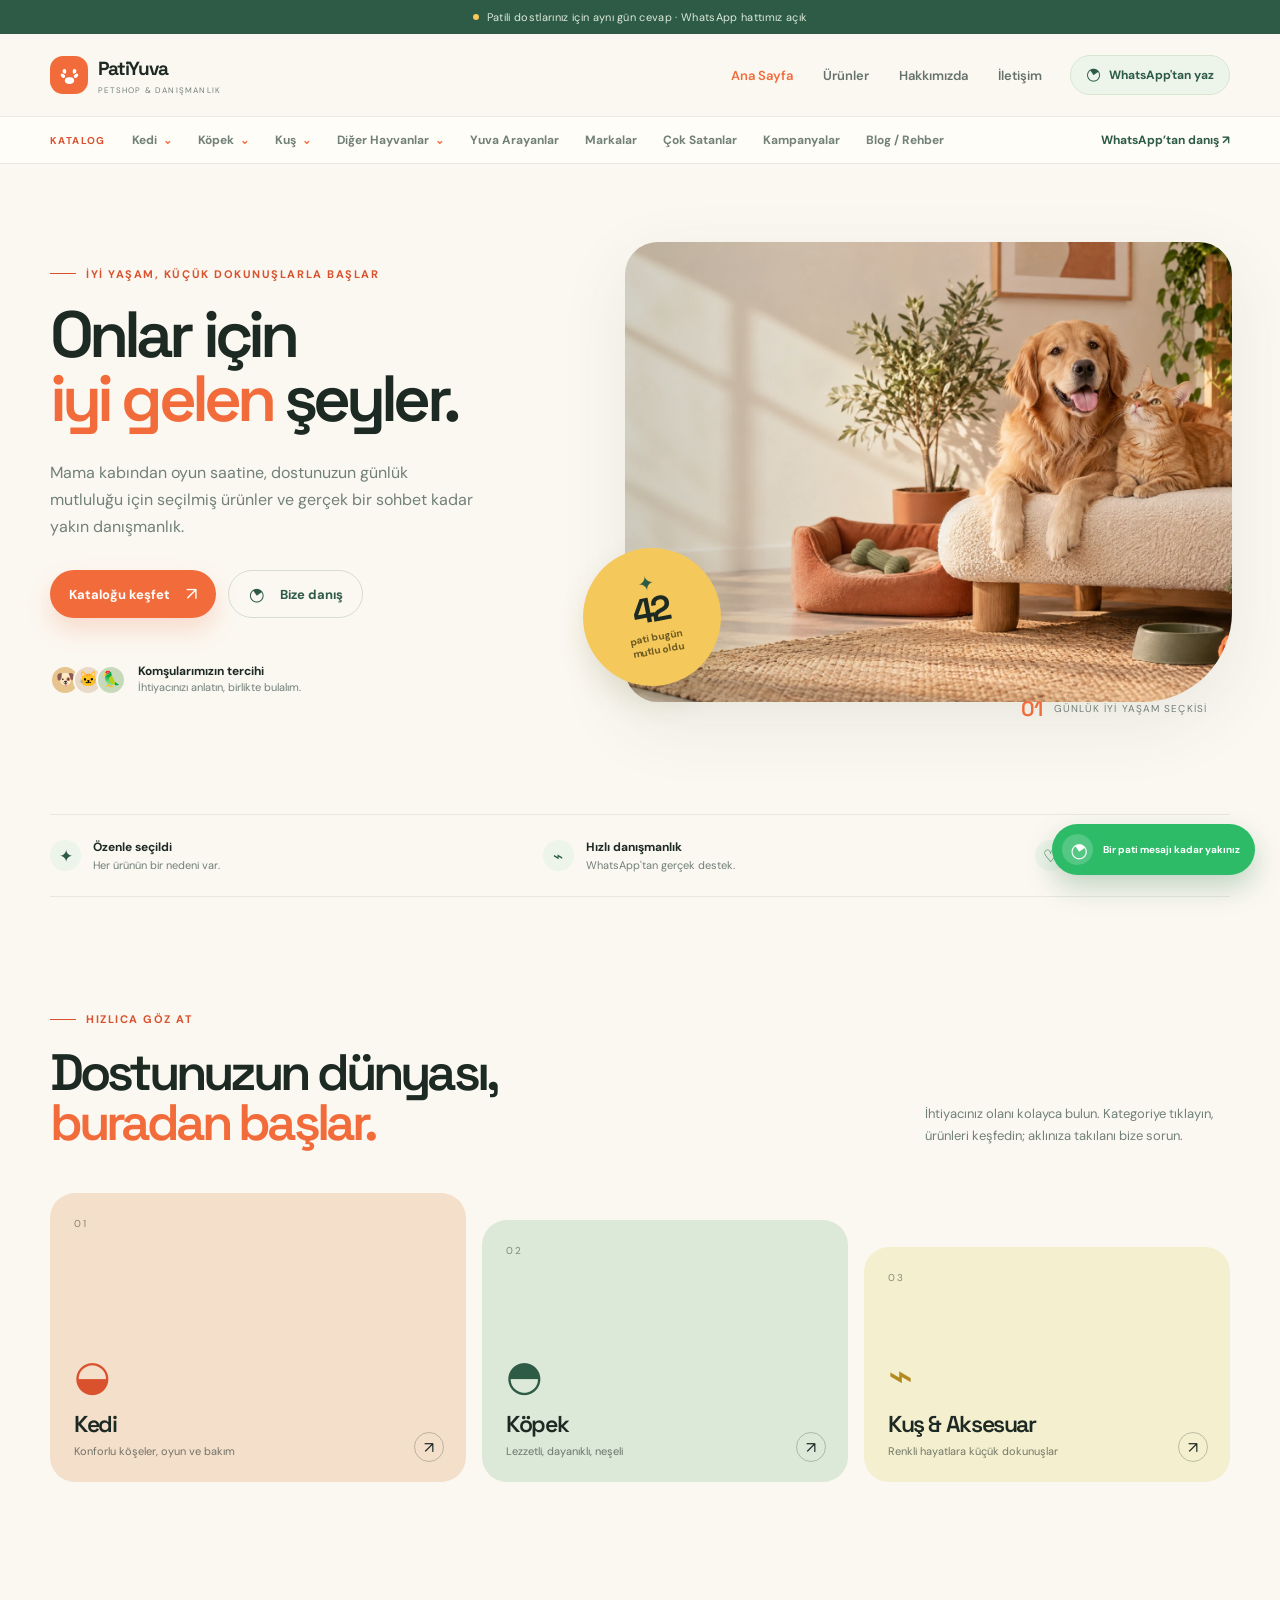
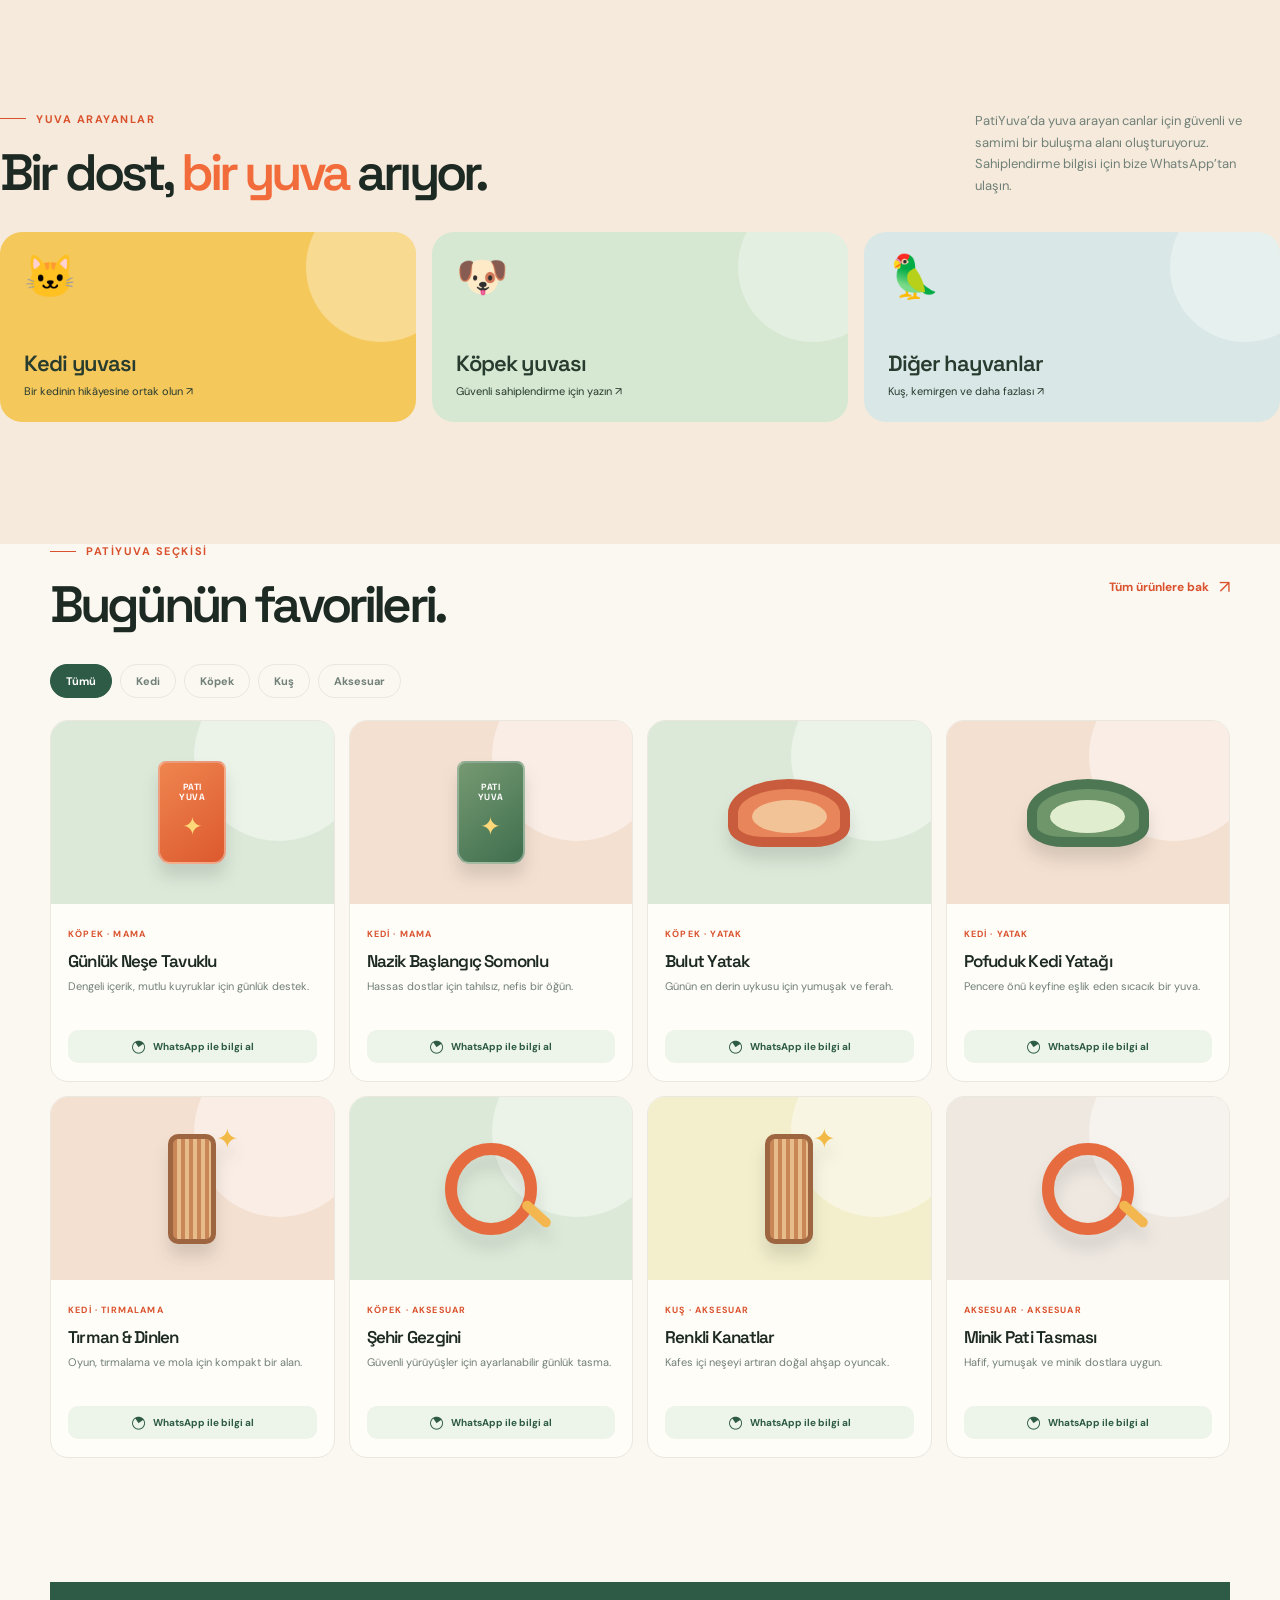
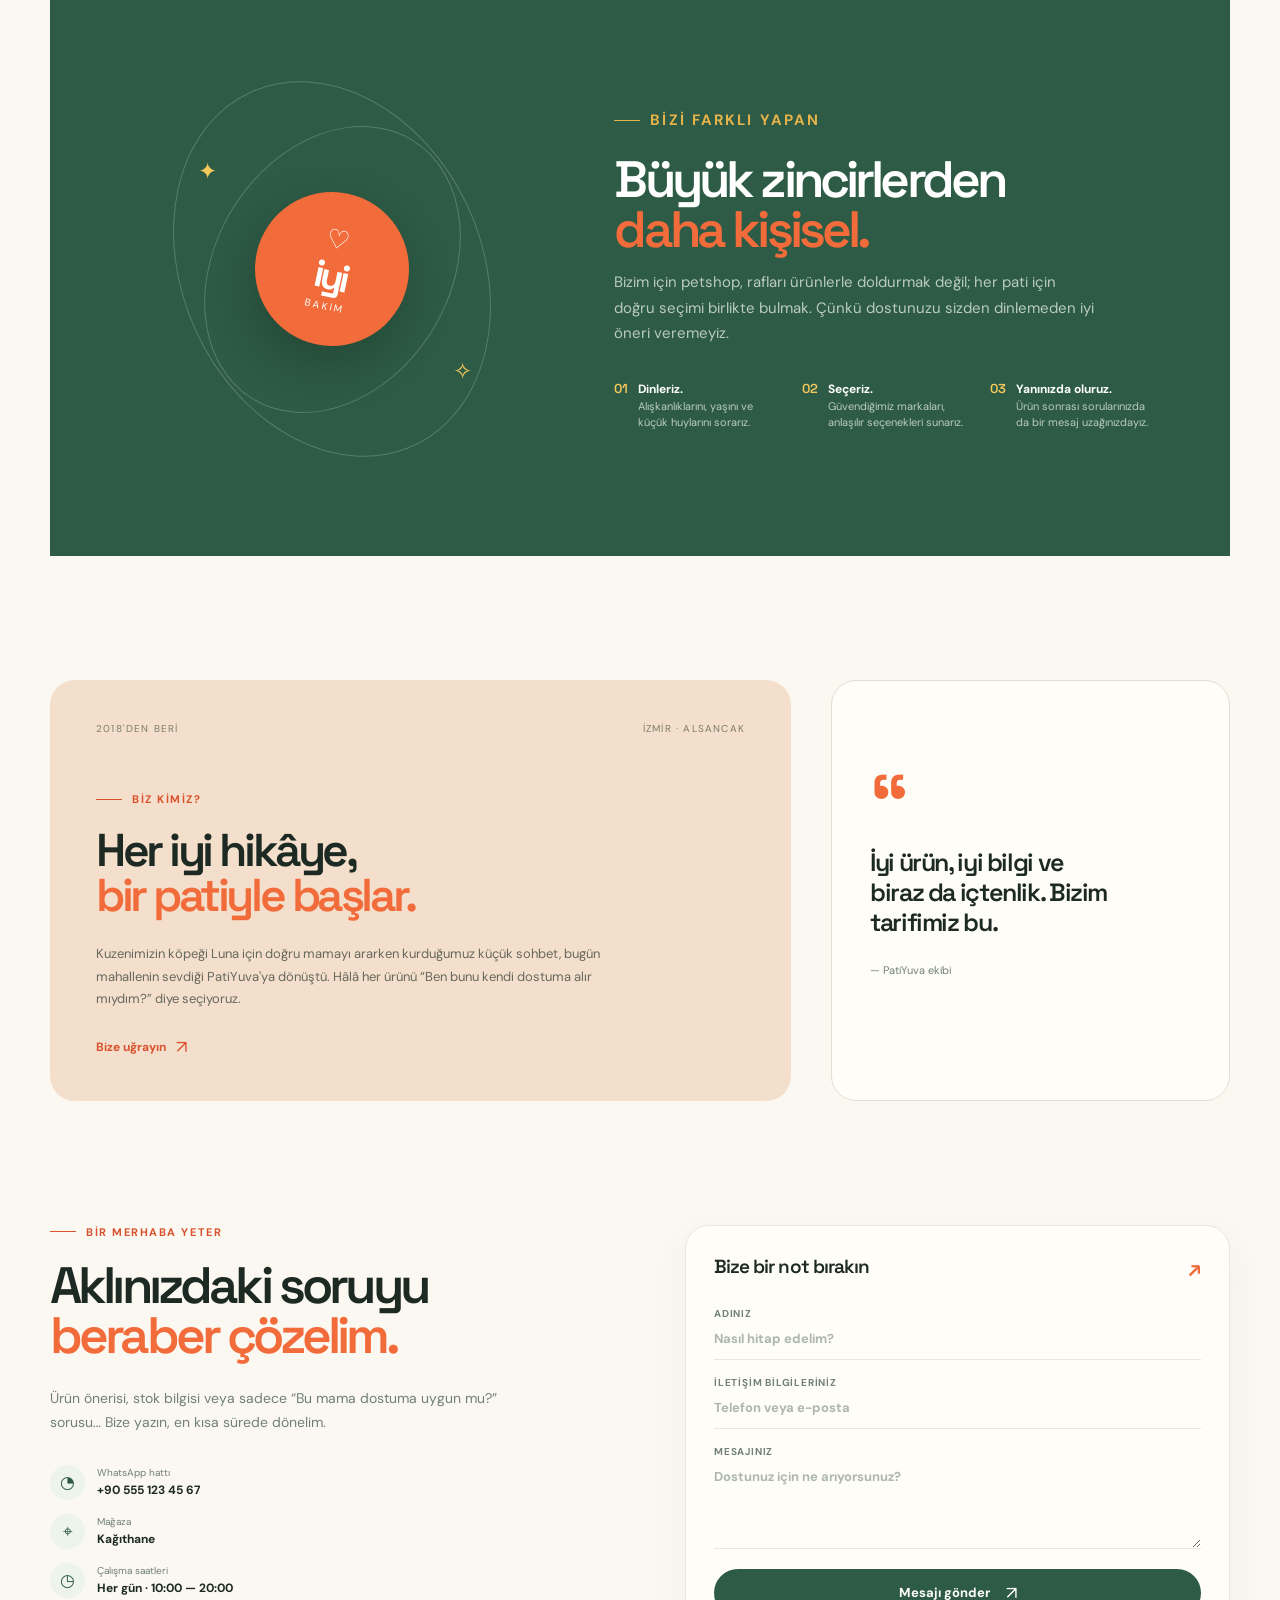
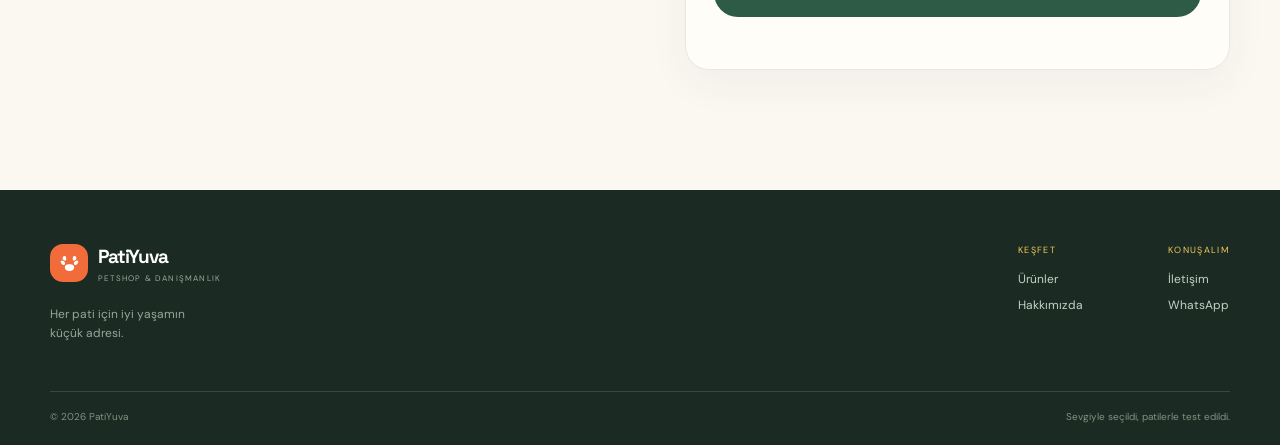
==== index.html @ 1555582e "Update catalog navigation and adoption section" ====
<!doctype html>
<html lang="tr">
  <head>
    <meta charset="UTF-8" />
    <meta name="viewport" content="width=device-width, initial-scale=1.0, viewport-fit=cover" />
    <meta name="theme-color" content="#f26b3a" />
    <meta name="mobile-web-app-capable" content="yes" />
    <meta name="apple-mobile-web-app-capable" content="yes" />
    <meta name="apple-mobile-web-app-status-bar-style" content="default" />
    <meta name="format-detection" content="telephone=no" />
    <meta name="referrer" content="strict-origin-when-cross-origin" />
    <meta http-equiv="Content-Security-Policy" content="default-src 'self'; base-uri 'self'; object-src 'none'; script-src 'self' 'unsafe-inline' https://files.manuscdn.com https://manus-analytics.com; style-src 'self' 'unsafe-inline'; font-src 'self' data:; img-src 'self' data: blob:; connect-src 'self' https://manus-analytics.com; form-action 'self'; upgrade-insecure-requests" />
    <meta name="description" content="PatiYuva Petshop — dostlarınız için özenle seçilmiş ürünler ve WhatsApp'tan hızlı danışmanlık." />
    <meta property="og:type" content="website" />
    <meta property="og:locale" content="tr_TR" />
    <meta property="og:title" content="PatiYuva Petshop — Her pati için iyi yaşam" />
    <meta property="og:description" content="Dostlarınız için özenle seçilmiş petshop ürünleri ve WhatsApp'tan hızlı danışmanlık." />
    <meta property="og:url" content="https://oblomovss.github.io/" />
    <meta property="og:site_name" content="PatiYuva Petshop" />
    <meta property="og:image" content="https://oblomovss.github.io/patiyuva-og.png" />
    <meta property="og:image:type" content="image/png" />
    <meta property="og:image:width" content="1200" />
    <meta property="og:image:height" content="675" />
    <meta property="og:image:alt" content="PatiYuva petshop ürünleriyle mutlu bir köpek ve kedi" />
    <meta name="twitter:card" content="summary_large_image" />
    <meta name="twitter:title" content="PatiYuva Petshop — Her pati için iyi yaşam" />
    <meta name="twitter:description" content="Dostlarınız için özenle seçilmiş petshop ürünleri ve WhatsApp'tan hızlı danışmanlık." />
    <meta name="twitter:image" content="https://oblomovss.github.io/patiyuva-og.png" />
    <title>PatiYuva Petshop — Her pati için iyi yaşam</title>
    <link rel="icon" href="/patiyuva-logo.svg" type="image/svg+xml" />
    <link rel="manifest" href="/site.webmanifest" />
    <link rel="stylesheet" href="/fonts.css" />
    <link rel="stylesheet" href="/styles.css" />
  </head>
  <body>
    <div class="announcement"><span class="announcement-dot"></span> Patili dostlarınız için aynı gün cevap · WhatsApp hattımız açık</div>

    <header class="site-header" id="home">
      <div class="nav-shell">
        <a class="brand" href="/" data-route="home" aria-label="PatiYuva ana sayfa">
          <span class="brand-mark" aria-hidden="true">
            <svg viewBox="0 0 48 48" role="img"><path d="M15.1 20.2c-3.5 0-6.1-3.1-5.4-6.4.6-2.8 3.1-4.2 5.1-3.2 2.1 1 2.9 4.6 2.4 6.8-.3 1.7-1.1 2.8-2.1 2.8Zm17.8 0c-1 0-1.8-1.1-2.1-2.8-.5-2.2.3-5.8 2.4-6.8 2-1 4.5.4 5.1 3.2.7 3.3-1.9 6.4-5.4 6.4ZM9.8 28.7c-2.9-1.8-5.1-4.9-3.8-7.1 1.2-2 4-2 6.4-.2 2.2 1.7 3.1 4.4 2.1 6.2-.9 1.7-2.8 2.2-4.7 1.1Zm28.4 0c-1.9 1.1-3.8.6-4.7-1.1-1-1.8-.1-4.5 2.1-6.2 2.4-1.8 5.2-1.8 6.4.2 1.3 2.2-.9 5.3-3.8 7.1Zm-14.2 13c-4.2 0-9.8-2.8-9.8-7.5 0-4 3.9-6.6 7.7-6.6 1.1 0 1.8.3 2.1.3s1-.3 2.1-.3c3.8 0 7.7 2.6 7.7 6.6 0 4.7-5.6 7.5-9.8 7.5Z" /></svg>
          </span>
          <span class="brand-copy"><strong>PatiYuva</strong><small>petshop & danışmanlık</small></span>
        </a>
        <nav class="desktop-nav" aria-label="Ana navigasyon">
          <a href="/" data-route="home">Ana Sayfa</a>
          <a href="/urunler" data-route="products">Ürünler</a>
          <a href="/hakkimizda" data-route="about">Hakkımızda</a>
          <a href="/iletisim" data-route="contact">İletişim</a>
        </nav>
        <a class="nav-whatsapp" href="https://wa.me/905551234567?text=Merhaba%20PatiYuva%2C%20bilgi%20almak%20istiyorum." target="_blank" rel="noreferrer"><span class="wa-symbol">◔</span> WhatsApp'tan yaz</a>
        <button class="menu-toggle" type="button" aria-label="Menüyü aç" aria-expanded="false"><span></span><span></span></button>
      </div>
      <div class="mobile-menu" aria-hidden="true">
        <a href="/" data-route="home">Ana Sayfa</a>
        <a href="/urunler" data-route="products">Ürünler</a>
        <a href="/hakkimizda" data-route="about">Hakkımızda</a>
        <a href="/iletisim" data-route="contact">İletişim</a>
      </div>
    </header>
    <nav class="catalog-bar" aria-label="Ana kategori navigasyonu">
      <div class="catalog-bar-inner">
        <span class="catalog-label">Katalog</span>
        <details class="catalog-menu">
          <summary>Kedi <span>⌄</span></summary>
          <div class="catalog-menu-panel">
            <strong>Kedi ürünleri</strong>
            <a href="/urunler?kategori=Kedi">Tüm kedi ürünleri</a>
            <a href="/urunler?kategori=Kedi">Kedi mamaları</a>
            <a href="/urunler?kategori=Kedi">Kedi yatakları</a>
            <a href="/urunler?kategori=Kedi">Kedi oyuncakları</a>
            <a href="/urunler?kategori=Kedi">Kum ve bakım</a>
          </div>
        </details>
        <details class="catalog-menu">
          <summary>Köpek <span>⌄</span></summary>
          <div class="catalog-menu-panel">
            <strong>Köpek ürünleri</strong>
            <a href="/urunler?kategori=Köpek">Tüm köpek ürünleri</a>
            <a href="/urunler?kategori=Köpek">Köpek mamaları</a>
            <a href="/urunler?kategori=Köpek">Yatak ve konfor</a>
            <a href="/urunler?kategori=Köpek">Tasma ve gezdirme</a>
            <a href="/urunler?kategori=Köpek">Oyuncaklar</a>
          </div>
        </details>
        <details class="catalog-menu">
          <summary>Kuş <span>⌄</span></summary>
          <div class="catalog-menu-panel">
            <strong>Kuş ürünleri</strong>
            <a href="/urunler?kategori=Kuş">Kuş yemleri</a>
            <a href="/urunler?kategori=Kuş">Kafes ekipmanları</a>
            <a href="/urunler?kategori=Kuş">Oyuncak ve tünekler</a>
            <a href="/urunler?kategori=Kuş">Bakım ve sağlık</a>
          </div>
        </details>
        <details class="catalog-menu">
          <summary>Diğer Hayvanlar <span>⌄</span></summary>
          <div class="catalog-menu-panel">
            <strong>Diğer dostlar</strong>
            <a href="/urunler?kategori=Aksesuar">Tavşan</a>
            <a href="/urunler?kategori=Aksesuar">Hamster</a>
            <a href="/urunler?kategori=Aksesuar">Guinea pig</a>
            <a href="/urunler?kategori=Aksesuar">Balık ve akvaryum</a>
            <a href="/urunler?kategori=Aksesuar">Genel aksesuarlar</a>
          </div>
        </details>
        <a href="#yuva-arayanlar">Yuva Arayanlar</a>
        <a href="/urunler?kategori=Aksesuar">Markalar</a>
        <a href="/urunler">Çok Satanlar</a>
        <a href="/urunler">Kampanyalar</a>
        <a href="#rehber">Blog / Rehber</a>
        <a class="catalog-advice" href="https://wa.me/905551234567?text=Merhaba%20PatiYuva%2C%20katalog%20hakk%C4%B1nda%20bilgi%20almak%20istiyorum." target="_blank" rel="noopener noreferrer">WhatsApp’tan danış ↗</a>
      </div>
    </nav>

    <main>
      <section class="hero-section page-section" data-page="home" aria-labelledby="hero-title">
        <div class="hero-content">
          <p class="eyebrow"><span class="eyebrow-line"></span> İyi yaşam, küçük dokunuşlarla başlar</p>
          <h1 id="hero-title">Onlar için<br /><em>iyi gelen</em> şeyler.</h1>
          <p class="hero-lead">Mama kabından oyun saatine, dostunuzun günlük mutluluğu için seçilmiş ürünler ve gerçek bir sohbet kadar yakın danışmanlık.</p>
          <div class="hero-actions">
            <a class="button button-primary" href="/urunler" data-route="products">Kataloğu keşfet <span>↗</span></a>
            <a class="button button-ghost" href="https://wa.me/905551234567?text=Merhaba%20PatiYuva%2C%20dostum%20i%C3%A7in%20%C3%B6neri%20almak%20istiyorum." target="_blank" rel="noreferrer"><span class="wa-symbol">◔</span> Bize danış</a>
          </div>
          <div class="hero-note"><span class="note-avatars"><i>🐶</i><i>🐱</i><i>🦜</i></span><span><strong>Komşularımızın tercihi</strong><br />İhtiyacınızı anlatın, birlikte bulalım.</span></div>
        </div>
        <div class="hero-visual">
          <div class="hero-image-wrap"><img src="/patiyuva-hero.webp" alt="PatiYuva için birlikte dinlenen bir köpek ve kedi" onerror="this.style.display='none'; this.parentElement.classList.add('image-fallback')" /></div>
          <div class="hero-sticker"><span class="sticker-icon">✦</span><strong>42</strong><span>pati bugün<br />mutlu oldu</span></div>
          <div class="hero-caption"><span>01</span><span>Günlük iyi yaşam seçkisi</span></div>
        </div>
      </section>

      <section class="trust-row" aria-label="PatiYuva güvenceleri">
        <div><span class="trust-icon">✦</span><strong>Özenle seçildi</strong><small>Her ürünün bir nedeni var.</small></div>
        <div><span class="trust-icon">⌁</span><strong>Hızlı danışmanlık</strong><small>WhatsApp'tan gerçek destek.</small></div>
        <div><span class="trust-icon">♡</span><strong>Mahalle sıcaklığı</strong><small>Tanıdık, samimi, yakın.</small></div>
      </section>

      <section class="category-section page-section" aria-labelledby="category-title">
        <div class="section-heading split-heading"><div><p class="eyebrow"><span class="eyebrow-line"></span> Hızlıca göz at</p><h2 id="category-title">Dostunuzun dünyası,<br /><em>buradan başlar.</em></h2></div><p class="section-intro">İhtiyacınız olanı kolayca bulun. Kategoriye tıklayın, ürünleri keşfedin; aklınıza takılanı bize sorun.</p></div>
        <div class="category-layout">
          <a class="category-card cat-cat" href="/urunler?kategori=Kedi" data-category="Kedi" data-route="products"><span class="category-number">01</span><span class="category-icon">◒</span><strong>Kedi</strong><small>Konforlu köşeler, oyun ve bakım</small><span class="category-arrow">↗</span></a>
          <a class="category-card cat-dog" href="/urunler?kategori=Köpek" data-category="Köpek" data-route="products"><span class="category-number">02</span><span class="category-icon">◓</span><strong>Köpek</strong><small>Lezzetli, dayanıklı, neşeli</small><span class="category-arrow">↗</span></a>
          <a class="category-card cat-bird" href="/urunler?kategori=Kuş" data-category="Kuş" data-route="products"><span class="category-number">03</span><span class="category-icon">⌁</span><strong>Kuş & Aksesuar</strong><small>Renkli hayatlara küçük dokunuşlar</small><span class="category-arrow">↗</span></a>
        </div>
      </section>

      <section class="homing-section page-section" id="yuva-arayanlar" aria-labelledby="homing-title">
        <div class="section-heading split-heading"><div><p class="eyebrow"><span class="eyebrow-line"></span> Yuva arayanlar</p><h2 id="homing-title">Bir dost, <em>bir yuva</em> arıyor.</h2></div><p class="section-intro">PatiYuva’da yuva arayan canlar için güvenli ve samimi bir buluşma alanı oluşturuyoruz. Sahiplendirme bilgisi için bize WhatsApp’tan ulaşın.</p></div>
        <div class="homing-grid">
          <a class="homing-card homing-cat" href="https://wa.me/905551234567?text=Merhaba%20PatiYuva%2C%20yuva%20arayan%20bir%20kedi%20hakk%C4%B1nda%20bilgi%20almak%20istiyorum." target="_blank" rel="noreferrer"><span>🐱</span><strong>Kedi yuvası</strong><small>Bir kedinin hikâyesine ortak olun ↗</small></a>
          <a class="homing-card homing-dog" href="https://wa.me/905551234567?text=Merhaba%20PatiYuva%2C%20yuva%20arayan%20bir%20k%C3%B6pek%20hakk%C4%B1nda%20bilgi%20almak%20istiyorum." target="_blank" rel="noreferrer"><span>🐶</span><strong>Köpek yuvası</strong><small>Güvenli sahiplendirme için yazın ↗</small></a>
          <a class="homing-card homing-other" href="https://wa.me/905551234567?text=Merhaba%20PatiYuva%2C%20di%C4%9Fer%20hayvanlar%20i%C3%A7in%20yuva%20arama%20bilgisi%20almak%20istiyorum." target="_blank" rel="noreferrer"><span>🦜</span><strong>Diğer hayvanlar</strong><small>Kuş, kemirgen ve daha fazlası ↗</small></a>
        </div>
      </section>

      <section class="featured-section page-section" id="urunler" data-page="products" aria-labelledby="products-title">
        <div class="section-heading product-heading"><div><p class="eyebrow"><span class="eyebrow-line"></span> PatiYuva seçkisi</p><h2 id="products-title">Bugünün favorileri.</h2></div><a class="text-link" href="/urunler" data-route="products">Tüm ürünlere bak <span>↗</span></a></div>
        <div class="filter-row" role="tablist" aria-label="Ürün kategorileri">
          <button class="filter-chip is-active" type="button" data-filter="Tümü" role="tab" aria-selected="true">Tümü</button>
          <button class="filter-chip" type="button" data-filter="Kedi" role="tab" aria-selected="false">Kedi</button>
          <button class="filter-chip" type="button" data-filter="Köpek" role="tab" aria-selected="false">Köpek</button>
          <button class="filter-chip" type="button" data-filter="Kuş" role="tab" aria-selected="false">Kuş</button>
          <button class="filter-chip" type="button" data-filter="Aksesuar" role="tab" aria-selected="false">Aksesuar</button>
        </div>
        <div class="product-grid" id="product-grid"></div>
      </section>

      <section class="why-section page-section" aria-labelledby="why-title">
        <div class="why-visual"><div class="why-orbit orbit-one"></div><div class="why-orbit orbit-two"></div><div class="why-badge"><span>♡</span><strong>iyi</strong><small>bakım</small></div><span class="why-spark spark-one">✦</span><span class="why-spark spark-two">✧</span></div>
        <div class="why-copy"><p class="eyebrow"><span class="eyebrow-line"></span> Bizi farklı yapan</p><h2 id="why-title">Büyük zincirlerden<br /><em>daha kişisel.</em></h2><p>Bizim için petshop, rafları ürünlerle doldurmak değil; her pati için doğru seçimi birlikte bulmak. Çünkü dostunuzu sizden dinlemeden iyi öneri veremeyiz.</p><div class="why-list"><div><span>01</span><p><strong>Dinleriz.</strong><br />Alışkanlıklarını, yaşını ve küçük huylarını sorarız.</p></div><div><span>02</span><p><strong>Seçeriz.</strong><br />Güvendiğimiz markaları, anlaşılır seçenekleri sunarız.</p></div><div><span>03</span><p><strong>Yanınızda oluruz.</strong><br />Ürün sonrası sorularınızda da bir mesaj uzağınızdayız.</p></div></div></div>
      </section>

      <section class="story-section page-section" id="hakkimizda" data-page="about" aria-labelledby="story-title">
        <div class="story-card"><div class="story-topline"><span>2018'den beri</span><span>İzmir · Alsancak</span></div><p class="eyebrow"><span class="eyebrow-line"></span> Biz kimiz?</p><h2 id="story-title">Her iyi hikâye,<br /><em>bir patiyle başlar.</em></h2><p>Kuzenimizin köpeği Luna için doğru mamayı ararken kurduğumuz küçük sohbet, bugün mahallenin sevdiği PatiYuva'ya dönüştü. Hâlâ her ürünü “Ben bunu kendi dostuma alır mıydım?” diye seçiyoruz.</p><a class="text-link" href="/iletisim" data-route="contact">Bize uğrayın <span>↗</span></a></div><div class="story-note"><span class="quote-mark">“</span><p>İyi ürün, iyi bilgi ve biraz da içtenlik. Bizim tarifimiz bu.</p><span class="quote-by">— PatiYuva ekibi</span></div>
      </section>

      <section class="contact-section page-section" id="iletisim" data-page="contact" aria-labelledby="contact-title">
        <div class="contact-intro"><p class="eyebrow"><span class="eyebrow-line"></span> Bir merhaba yeter</p><h2 id="contact-title">Aklınızdaki soruyu<br /><em>beraber çözelim.</em></h2><p>Ürün önerisi, stok bilgisi veya sadece “Bu mama dostuma uygun mu?” sorusu… Bize yazın, en kısa sürede dönelim.</p><div class="contact-details"><a href="https://wa.me/905551234567" target="_blank" rel="noreferrer"><span class="detail-icon">◔</span><span><small>WhatsApp hattı</small><strong>+90 555 123 45 67</strong></span></a><div><span class="detail-icon">⌖</span><span><small>Mağaza</small><strong>Kağıthane</strong></span></div><div><span class="detail-icon">◷</span><span><small>Çalışma saatleri</small><strong>Her gün · 10:00 — 20:00</strong></span></div></div></div>
        <form class="contact-form" id="contact-form"><div class="form-kicker">Bize bir not bırakın <span>↗</span></div><label>Adınız<input type="text" name="name" placeholder="Nasıl hitap edelim?" required /></label><label>İletişim bilgileriniz<input type="text" name="contact" placeholder="Telefon veya e-posta" required /></label><label>Mesajınız<textarea name="message" rows="4" placeholder="Dostunuz için ne arıyorsunuz?" required></textarea></label><button class="button button-dark" type="submit">Mesajı gönder <span>↗</span></button><p class="form-success" id="form-success" role="status" aria-live="polite"></p></form>
      </section>
    </main>

    <footer class="site-footer"><div class="footer-brand"><a class="brand" href="/" data-route="home"><span class="brand-mark" aria-hidden="true"><svg viewBox="0 0 48 48"><path d="M15.1 20.2c-3.5 0-6.1-3.1-5.4-6.4.6-2.8 3.1-4.2 5.1-3.2 2.1 1 2.9 4.6 2.4 6.8-.3 1.7-1.1 2.8-2.1 2.8Zm17.8 0c-1 0-1.8-1.1-2.1-2.8-.5-2.2.3-5.8 2.4-6.8 2-1 4.5.4 5.1 3.2.7 3.3-1.9 6.4-5.4 6.4ZM9.8 28.7c-2.9-1.8-5.1-4.9-3.8-7.1 1.2-2 4-2 6.4-.2 2.2 1.7 3.1 4.4 2.1 6.2-.9 1.7-2.8 2.2-4.7 1.1Zm28.4 0c-1.9 1.1-3.8.6-4.7-1.1-1-1.8-.1-4.5 2.1-6.2 2.4-1.8 5.2-1.8 6.4.2 1.3 2.2-.9 5.3-3.8 7.1Zm-14.2 13c-4.2 0-9.8-2.8-9.8-7.5 0-4 3.9-6.6 7.7-6.6 1.1 0 1.8.3 2.1.3s1-.3 2.1-.3c3.8 0 7.7 2.6 7.7 6.6 0 4.7-5.6 7.5-9.8 7.5Z" /></svg></span><span class="brand-copy"><strong>PatiYuva</strong><small>petshop & danışmanlık</small></span></a><p>Her pati için iyi yaşamın<br />küçük adresi.</p></div><div class="footer-links"><div><small>Keşfet</small><a href="/urunler" data-route="products">Ürünler</a><a href="/hakkimizda" data-route="about">Hakkımızda</a></div><div><small>Konuşalım</small><a href="/iletisim" data-route="contact">İletişim</a><a href="https://wa.me/905551234567" target="_blank" rel="noreferrer">WhatsApp</a></div></div><div class="footer-bottom"><span>© 2026 PatiYuva</span><span>Sevgiyle seçildi, patilerle test edildi.</span></div></footer>

    <a class="floating-whatsapp" href="https://wa.me/905551234567?text=Merhaba%20PatiYuva%2C%20yard%C4%B1mc%C4%B1%20olur%20musunuz%3F" target="_blank" rel="noreferrer" aria-label="WhatsApp üzerinden PatiYuva'ya ulaşın"><span class="floating-wa-icon">◔</span><span class="floating-wa-label">Bir pati mesajı kadar yakınız</span></a>
    <script src="/app.js" defer></script>
  </body>
</html>
---- fonts.css ----
@font-face {
  font-family: 'DM Sans';
  font-style: normal;
  font-weight: 400;
  font-display: swap;
  src: url('/dm-sans-400.ttf') format('truetype');
}
@font-face {
  font-family: 'DM Sans';
  font-style: normal;
  font-weight: 500;
  font-display: swap;
  src: url('/dm-sans-500.ttf') format('truetype');
}
@font-face {
  font-family: 'DM Sans';
  font-style: normal;
  font-weight: 600;
  font-display: swap;
  src: url('/dm-sans-600.ttf') format('truetype');
}
@font-face {
  font-family: 'DM Sans';
  font-style: normal;
  font-weight: 700;
  font-display: swap;
  src: url('/dm-sans-700.ttf') format('truetype');
}
@font-face {
  font-family: 'Space Grotesk';
  font-style: normal;
  font-weight: 500;
  font-display: swap;
  src: url('/space-grotesk-500.ttf') format('truetype');
}
@font-face {
  font-family: 'Space Grotesk';
  font-style: normal;
  font-weight: 600;
  font-display: swap;
  src: url('/space-grotesk-600.ttf') format('truetype');
}
@font-face {
  font-family: 'Space Grotesk';
  font-style: normal;
  font-weight: 700;
  font-display: swap;
  src: url('/space-grotesk-700.ttf') format('truetype');
}
---- styles.css ----
:root{--ink:#1d2923;--muted:#718078;--cream:#fbf8f1;--paper:#fffdf8;--line:#e9e7de;--orange:#f26b3a;--orange-deep:#d9522d;--sage:#dce9d9;--green:#2d5b45;--green-soft:#edf4e9;--yellow:#f5c85c;--shadow:0 22px 70px rgba(41,61,46,.09);--radius:24px}*{box-sizing:border-box}html{scroll-behavior:smooth}body{margin:0;background:var(--cream);color:var(--ink);font-family:'DM Sans',sans-serif;-webkit-font-smoothing:antialiased}a{color:inherit;text-decoration:none}button,input,textarea{font:inherit}button{cursor:pointer;border:0}img{display:block;max-width:100%}.announcement{height:34px;background:var(--green);color:#dce9d9;display:flex;align-items:center;justify-content:center;gap:8px;font-size:11px;letter-spacing:.03em}.announcement-dot{width:6px;height:6px;background:#f8c95b;border-radius:50%;display:inline-block}.site-header{position:relative;z-index:10;border-bottom:1px solid rgba(29,41,35,.07);background:rgba(251,248,241,.92);backdrop-filter:blur(16px)}.nav-shell{width:min(1180px,calc(100% - 56px));height:82px;margin:auto;display:flex;align-items:center;justify-content:space-between;gap:28px}.brand{display:inline-flex;align-items:center;gap:10px;min-width:max-content}.brand-mark{display:grid;place-items:center;width:38px;height:38px;border-radius:13px;background:var(--orange);color:#fff}.brand-mark svg{width:23px;height:23px;fill:currentColor}.brand-copy{display:flex;flex-direction:column;line-height:1}.brand-copy strong{font:700 19px 'Space Grotesk',sans-serif;letter-spacing:-.06em}.brand-copy small{margin-top:5px;font-size:8px;letter-spacing:.15em;text-transform:uppercase;color:var(--muted)}.desktop-nav{display:flex;align-items:center;gap:30px;margin-left:auto}.desktop-nav a,.mobile-menu a{font-size:13px;font-weight:600;color:#65736a;transition:color .2s ease}.desktop-nav a:hover,.desktop-nav a.is-current,.mobile-menu a:hover{color:var(--orange)}.nav-whatsapp{display:flex;align-items:center;gap:8px;padding:11px 15px;background:var(--green-soft);border:1px solid #d7e6d2;border-radius:100px;color:var(--green);font-size:12px;font-weight:700;transition:transform .2s ease,background .2s ease}.nav-whatsapp:hover{transform:translateY(-2px);background:#e3f0df}.wa-symbol{font-size:17px;line-height:.7;display:inline-block;transform:rotate(-35deg);font-weight:400}.menu-toggle,.mobile-menu{display:none}.hero-section{width:min(1180px,calc(100% - 56px));min-height:650px;margin:0 auto;padding:77px 0 92px;display:grid;grid-template-columns:45% 55%;align-items:center;gap:20px}.hero-content{padding-right:20px}.eyebrow{display:flex;align-items:center;gap:10px;margin:0 0 22px;color:var(--orange-deep);font-size:11px;font-weight:700;letter-spacing:.14em;text-transform:uppercase}.eyebrow-line{width:26px;height:1px;background:currentColor}.hero-content h1,.section-heading h2,.why-copy h2,.story-card h2,.contact-intro h2{font:600 clamp(42px,5.1vw,70px)/.98 'Space Grotesk',sans-serif;letter-spacing:-.075em;margin:0;color:var(--ink)}em{font-style:normal;color:var(--orange)}.hero-lead{max-width:430px;margin:28px 0 30px;color:var(--muted);font-size:16px;line-height:1.7}.hero-actions{display:flex;align-items:center;gap:12px;flex-wrap:wrap}.button{display:inline-flex;align-items:center;justify-content:center;gap:16px;min-height:48px;padding:0 19px;border-radius:100px;font-weight:700;font-size:13px;transition:transform .2s ease,box-shadow .2s ease,background .2s ease}.button span:last-child{font-size:18px;font-weight:400}.button-primary{background:var(--orange);color:#fff;box-shadow:0 12px 25px rgba(242,107,58,.2)}.button-primary:hover,.button-dark:hover{transform:translateY(-3px);box-shadow:0 14px 26px rgba(41,61,46,.18)}.button-ghost{background:transparent;color:var(--green);border:1px solid #d5ddd3}.button-ghost:hover{background:#fff}.hero-note{display:flex;align-items:center;gap:12px;margin-top:45px;font-size:11px;color:var(--muted);line-height:1.45}.hero-note strong{color:var(--ink);font-size:12px}.note-avatars{display:flex;align-items:center}.note-avatars i{display:grid;place-items:center;width:30px;height:30px;border:2px solid var(--cream);border-radius:50%;background:#f0dbba;font-style:normal;font-size:15px;margin-left:-7px}.note-avatars i:first-child{margin-left:0;background:#e7c48e}.note-avatars i:nth-child(2){background:#e9d9c8}.note-avatars i:nth-child(3){background:#c7d9bb}.hero-visual{position:relative;min-height:480px}.hero-image-wrap{position:absolute;inset:0 18px 20px 24px;overflow:hidden;border-radius:33px 33px 90px 33px;background:var(--sage);box-shadow:var(--shadow)}.hero-image-wrap:after{content:'';position:absolute;inset:0;background:linear-gradient(90deg,rgba(35,63,48,.18),transparent 58%);pointer-events:none}.hero-image-wrap img{width:100%;height:100%;object-fit:cover}.hero-sticker{position:absolute;left:-18px;bottom:36px;width:138px;height:138px;background:var(--yellow);border-radius:50%;display:flex;flex-direction:column;align-items:center;justify-content:center;text-align:center;transform:rotate(-11deg);box-shadow:0 14px 30px rgba(100,82,22,.15)}.hero-sticker .sticker-icon{font-size:20px;color:var(--green);position:absolute;top:22px}.hero-sticker strong{font:700 35px 'Space Grotesk',sans-serif;letter-spacing:-.08em;margin-top:11px}.hero-sticker span:last-child{font-size:10px;line-height:1.25;color:#6b5a21;font-weight:700}.hero-caption{position:absolute;right:43px;bottom:0;display:flex;gap:12px;align-items:center;color:var(--muted);font-size:10px;text-transform:uppercase;letter-spacing:.11em}.hero-caption span:first-child{color:var(--orange);font:600 21px 'Space Grotesk',sans-serif;letter-spacing:-.05em}.trust-row{border-top:1px solid var(--line);border-bottom:1px solid var(--line);width:min(1180px,calc(100% - 56px));margin:0 auto;display:flex;justify-content:space-between;padding:24px 0}.trust-row>div{display:grid;grid-template-columns:31px auto;grid-template-rows:auto auto;column-gap:12px;align-items:center;min-width:195px}.trust-icon{grid-row:1 / span 2;display:grid;place-items:center;width:31px;height:31px;border-radius:50%;background:var(--green-soft);color:var(--green);font-size:17px}.trust-row strong{font-size:12px}.trust-row small{font-size:11px;color:var(--muted);margin-top:3px}.category-section,.featured-section,.why-section,.story-section,.contact-section{width:min(1180px,calc(100% - 56px));margin:0 auto}.category-section{padding:115px 0 118px}.section-heading{display:flex;align-items:end;justify-content:space-between;gap:30px}.section-heading h2,.why-copy h2,.story-card h2,.contact-intro h2{font-size:clamp(36px,4vw,55px)}.section-intro{max-width:300px;margin:0 5px 2px 0;color:var(--muted);font-size:13px;line-height:1.65}.category-layout{display:grid;grid-template-columns:1.08fr .95fr .95fr;gap:16px;margin-top:45px}.category-card{position:relative;min-height:235px;padding:24px;border-radius:25px;display:flex;flex-direction:column;overflow:hidden;transition:transform .25s ease,box-shadow .25s ease}.category-card:hover{transform:translateY(-6px);box-shadow:var(--shadow)}.cat-cat{background:#f4dfcb}.cat-dog{background:#dce9d9;margin-top:27px}.cat-bird{background:#f4efcf;margin-top:54px}.category-number{font-size:10px;color:rgba(29,41,35,.5);letter-spacing:.15em}.category-icon{margin-top:auto;font-size:42px;font-family:Georgia,serif;line-height:1;color:var(--orange-deep)}.cat-dog .category-icon{color:var(--green)}.cat-bird .category-icon{color:#b28a20}.category-card strong{margin-top:12px;font:600 23px 'Space Grotesk',sans-serif;letter-spacing:-.06em}.category-card small{margin-top:5px;color:rgba(29,41,35,.6);font-size:11px}.category-arrow{position:absolute;right:22px;bottom:20px;width:30px;height:30px;border:1px solid rgba(29,41,35,.25);border-radius:50%;display:grid;place-items:center;font-size:16px}.featured-section{padding:0 0 124px}.product-heading{align-items:center}.text-link{display:inline-flex;align-items:center;gap:10px;color:var(--orange-deep);font-size:12px;font-weight:700}.text-link span{font-size:18px;font-weight:400}.filter-row{display:flex;align-items:center;gap:8px;flex-wrap:wrap;margin:34px 0 22px}.filter-chip{padding:9px 15px;border-radius:100px;background:transparent;border:1px solid var(--line);color:var(--muted);font-size:11px;font-weight:700;transition:all .2s ease}.filter-chip:hover,.filter-chip.is-active{background:var(--green);border-color:var(--green);color:#fff}.product-grid{display:grid;grid-template-columns:repeat(4,1fr);gap:14px}.product-card{position:relative;background:var(--paper);border:1px solid var(--line);border-radius:18px;overflow:hidden;transition:transform .25s ease,box-shadow .25s ease}.product-card:hover{transform:translateY(-5px);box-shadow:var(--shadow)}.product-art{height:183px;display:grid;place-items:center;position:relative;overflow:hidden}.product-art:before{content:'';position:absolute;width:170px;height:170px;border-radius:50%;background:rgba(255,255,255,.42);right:-30px;top:-50px}.art-kedi{background:#f4e0d1}.art-kopek{background:#dce9d9}.art-kus{background:#f3efcc}.art-aksesuar{background:#eee8e1}.art-pack,.art-bed,.art-scratch,.art-leash{position:relative;z-index:1;display:flex;align-items:center;justify-content:center;filter:drop-shadow(0 13px 8px rgba(45,53,44,.15));transition:transform .2s ease}.product-card:hover .art-pack,.product-card:hover .art-bed,.product-card:hover .art-scratch,.product-card:hover .art-leash{transform:scale(1.05) rotate(-2deg)}.art-pack{width:68px;height:103px;border-radius:8px 8px 13px 13px;background:linear-gradient(140deg,#ef854f,#dc592e);color:#fff;flex-direction:column;text-align:center;border:2px solid rgba(255,255,255,.35)}.art-pack:before{content:'PATI\A YUVA';white-space:pre;font:700 9px/1.1 'Space Grotesk';letter-spacing:.06em}.art-pack:after{content:'✦';font-size:25px;margin-top:7px;color:#ffd879}.art-pack.cat-food{background:linear-gradient(140deg,#769a72,#3f6e4e)}.art-bed{width:122px;height:68px;border-radius:50% 50% 30% 30%;background:#e8855a;border:10px solid #c85c3d;align-items:flex-start;padding-top:11px}.art-bed:after{content:'';width:75px;height:33px;border-radius:50%;background:#f2c396;display:block}.art-bed.cat-bed{background:#6f956a;border-color:#4d7653}.art-bed.cat-bed:after{background:#e1edcf}.art-scratch{width:48px;height:110px;border-radius:10px;background:repeating-linear-gradient(90deg,#c98757 0 4px,#e6bd8a 4px 8px);border:5px solid #9e6541;align-items:center}.art-scratch:after{content:'✦';position:absolute;top:-18px;right:-28px;color:#f2b946;font-size:27px}.art-leash{width:92px;height:92px;border:12px solid #e66c3f;border-radius:50%;position:relative}.art-leash:after{content:'';position:absolute;width:35px;height:10px;background:#f4b74f;right:-29px;bottom:4px;border-radius:8px;transform:rotate(42deg)}.product-info{padding:17px 17px 18px}.product-category{font-size:9px;letter-spacing:.13em;text-transform:uppercase;color:var(--orange-deep);font-weight:700}.product-info h3{margin:8px 0 6px;font:600 17px 'Space Grotesk';letter-spacing:-.045em}.product-info p{min-height:36px;margin:0 0 16px;color:var(--muted);font-size:11px;line-height:1.5}.whatsapp-product{width:100%;display:flex;align-items:center;justify-content:center;gap:7px;padding:10px 8px;border-radius:10px;background:var(--green-soft);color:var(--green);font-size:10px;font-weight:700;transition:background .2s ease,transform .2s ease}.whatsapp-product:hover{background:#dcebd8;transform:translateY(-2px)}.why-section{display:grid;grid-template-columns:43% 57%;align-items:center;gap:50px;background:var(--green);color:#f7fbf2;max-width:none;padding:92px max(28px,calc((100vw - 1180px)/2));position:relative;overflow:hidden}.why-visual{height:390px;position:relative;display:grid;place-items:center}.why-orbit{position:absolute;border:1px solid rgba(237,244,233,.22);border-radius:50%;transform:rotate(-25deg)}.orbit-one{width:300px;height:390px}.orbit-two{width:235px;height:305px;transform:rotate(32deg)}.why-badge{position:relative;width:154px;height:154px;border-radius:50%;background:var(--orange);color:#fff;display:flex;flex-direction:column;align-items:center;justify-content:center;box-shadow:0 20px 50px rgba(0,0,0,.2);transform:rotate(12deg)}.why-badge span{font-size:26px;line-height:1}.why-badge strong{font:700 38px 'Space Grotesk';letter-spacing:-.09em}.why-badge small{font-size:10px;letter-spacing:.2em;text-transform:uppercase}.why-spark{position:absolute;color:#f5c85c;font-size:23px}.spark-one{left:21%;top:21%}.spark-two{right:20%;bottom:20%}.why-copy{max-width:580px;padding:0 3vw 0 0}.why-copy .eyebrow{color:#e6b34b}.why-copy h2{color:#fff}.why-copy p{color:rgba(247,251,242,.7);font-size:15px;line-height:1.7;max-width:480px}.why-list{margin-top:33px;display:flex;gap:22px}.why-list>div{display:flex;gap:10px;align-items:flex-start;flex:1}.why-list>div>span{color:#f5c85c;font:600 13px 'Space Grotesk'}.why-list p{font-size:11px!important;line-height:1.5!important;margin:0!important}.why-list strong{color:#fff;font-size:12px}.story-section{padding:124px 0;display:grid;grid-template-columns:1.3fr .7fr;gap:40px;align-items:stretch}.story-card{background:#f3dfcb;border-radius:25px;padding:42px 46px;min-height:370px;display:flex;flex-direction:column;align-items:flex-start}.story-topline{width:100%;display:flex;justify-content:space-between;color:rgba(29,41,35,.55);font-size:10px;text-transform:uppercase;letter-spacing:.12em;margin-bottom:57px}.story-card h2{font-size:46px}.story-card>p:not(.eyebrow){color:rgba(29,41,35,.65);font-size:13px;line-height:1.7;max-width:510px;margin:25px 0}.story-card .text-link{margin-top:auto}.story-note{border:1px solid #e3ded2;border-radius:25px;padding:38px;display:flex;flex-direction:column;justify-content:center;background:var(--paper)}.quote-mark{font:600 80px/0 'Space Grotesk';color:var(--orange);height:28px}.story-note p{font:600 25px/1.2 'Space Grotesk';letter-spacing:-.055em;max-width:250px;margin:15px 0 26px}.quote-by{font-size:11px;color:var(--muted)}.contact-section{padding:0 0 120px;display:grid;grid-template-columns:1fr 1fr;gap:90px}.contact-intro>p:not(.eyebrow){max-width:460px;color:var(--muted);font-size:14px;line-height:1.7;margin:26px 0 30px}.contact-details{display:flex;flex-direction:column;gap:14px}.contact-details>a,.contact-details>div{display:flex;align-items:center;gap:12px}.detail-icon{display:grid;place-items:center;width:35px;height:35px;border-radius:50%;background:var(--green-soft);color:var(--green);font-size:17px}.contact-details small{display:block;color:var(--muted);font-size:10px;margin-bottom:3px}.contact-details strong{display:block;font-size:12px}.contact-form{background:var(--paper);border:1px solid var(--line);border-radius:24px;padding:28px 28px 24px;box-shadow:0 14px 40px rgba(41,61,46,.05)}.form-kicker{display:flex;justify-content:space-between;margin-bottom:25px;font:600 19px 'Space Grotesk';letter-spacing:-.05em}.form-kicker span{color:var(--orange);font-size:22px}.contact-form label{display:block;margin:0 0 16px;color:var(--muted);font-size:10px;font-weight:700;letter-spacing:.08em;text-transform:uppercase}.contact-form input,.contact-form textarea{display:block;width:100%;border:0;border-bottom:1px solid var(--line);border-radius:0;background:transparent;padding:10px 0 12px;outline:0;color:var(--ink);font-size:13px;resize:vertical}.contact-form input::placeholder,.contact-form textarea::placeholder{color:#adb7ae}.contact-form input:focus,.contact-form textarea:focus{border-color:var(--orange)}.button-dark{width:100%;background:var(--green);color:#fff;margin-top:4px}.form-success{min-height:16px;color:var(--green);font-size:11px;text-align:center;margin:12px 0 0}.site-footer{background:#1b2a22;color:#e5eee2;padding:54px max(28px,calc((100vw - 1180px)/2)) 22px;display:grid;grid-template-columns:1fr 1fr;gap:48px}.footer-brand .brand-mark{background:var(--orange)}.footer-brand .brand-copy strong{color:#fff}.footer-brand .brand-copy small{color:#99ab9c}.footer-brand>p{color:#96a79a;font-size:12px;line-height:1.6;margin:23px 0 0}.footer-links{display:flex;justify-content:flex-end;gap:85px}.footer-links div{display:flex;flex-direction:column;gap:10px}.footer-links small{color:#f5c85c;text-transform:uppercase;letter-spacing:.15em;font-size:9px;margin-bottom:5px}.footer-links a{font-size:12px;color:#c5d2c6}.footer-links a:hover{color:#fff}.footer-bottom{grid-column:1 / -1;border-top:1px solid rgba(229,238,226,.15);padding-top:18px;display:flex;justify-content:space-between;color:#7e9383;font-size:10px}.floating-whatsapp{position:fixed;right:25px;bottom:25px;z-index:20;display:flex;align-items:center;gap:10px;padding:10px 15px 10px 10px;background:#2dbb68;color:#fff;border-radius:100px;box-shadow:0 12px 28px rgba(25,108,58,.25);transition:transform .25s ease,box-shadow .25s ease}.floating-whatsapp:hover{transform:translateY(-4px);box-shadow:0 17px 32px rgba(25,108,58,.32)}.floating-wa-icon{display:grid;place-items:center;width:31px;height:31px;border-radius:50%;background:rgba(255,255,255,.18);font-size:20px;transform:rotate(-35deg)}.floating-wa-label{font-size:10px;font-weight:700}.page-section{scroll-margin-top:95px}@media(max-width:900px){.desktop-nav{gap:16px}.nav-whatsapp{padding:10px 12px}.hero-section{grid-template-columns:1fr;padding-top:62px}.hero-content{padding-right:0}.hero-visual{min-height:410px;margin-top:18px}.product-grid{grid-template-columns:repeat(2,1fr)}.why-section{grid-template-columns:1fr;gap:10px;padding-top:72px;padding-bottom:72px}.why-visual{height:280px;order:2}.why-copy{padding:0}.story-section{grid-template-columns:1fr}.story-note{min-height:220px}.contact-section{grid-template-columns:1fr;gap:50px}.footer-links{gap:35px}}@media(max-width:650px){.announcement{font-size:9px;padding:0 14px}.nav-shell{width:calc(100% - 36px);height:72px}.desktop-nav,.nav-whatsapp{display:none}.menu-toggle{display:flex;flex-direction:column;gap:5px;background:none;padding:8px}.menu-toggle span{width:23px;height:2px;background:var(--ink);display:block}.mobile-menu{display:none;flex-direction:column;padding:10px 18px 19px;border-top:1px solid var(--line);gap:16px}.mobile-menu.is-open{display:flex}.hero-section,.category-section,.featured-section,.story-section,.contact-section{width:calc(100% - 36px)}.hero-section{padding:53px 0 66px;min-height:auto}.hero-content h1{font-size:48px}.hero-lead{font-size:14px;margin-top:22px}.hero-note{margin-top:32px}.hero-visual{min-height:315px;margin-top:35px}.hero-image-wrap{inset:0 0 15px 11px;border-radius:24px 24px 60px 24px}.hero-sticker{width:102px;height:102px;left:-7px;bottom:19px}.hero-sticker strong{font-size:27px;margin-top:10px}.hero-sticker .sticker-icon{top:13px;font-size:14px}.hero-sticker span:last-child{font-size:8px}.hero-caption{right:18px;font-size:8px}.hero-caption span:first-child{font-size:16px}.trust-row{width:calc(100% - 36px);overflow:auto;justify-content:flex-start;gap:30px;padding:18px 0}.trust-row>div{min-width:175px}.category-section{padding:78px 0 84px}.section-heading{display:block}.section-heading h2{font-size:38px}.section-intro{margin:22px 0 0;font-size:12px}.category-layout{grid-template-columns:1fr;gap:12px;margin-top:30px}.category-card{min-height:180px}.cat-dog,.cat-bird{margin-top:0}.category-icon{margin-top:25px}.featured-section{padding-bottom:85px}.product-heading{display:flex;align-items:end}.product-heading .text-link{font-size:0}.product-heading .text-link span{font-size:21px}.filter-row{margin-top:27px;overflow:auto;flex-wrap:nowrap;padding-bottom:4px}.filter-chip{white-space:nowrap}.product-grid{grid-template-columns:1fr 1fr;gap:10px}.product-art{height:145px}.product-info{padding:13px}.product-info h3{font-size:14px}.product-info p{font-size:10px;min-height:45px}.whatsapp-product{font-size:9px;padding:9px 5px}.why-section{padding-left:18px;padding-right:18px}.why-copy h2{font-size:38px}.why-copy>p{font-size:13px}.why-list{flex-direction:column;gap:14px}.why-visual{height:240px}.orbit-one{width:210px;height:280px}.orbit-two{width:175px;height:230px}.why-badge{width:120px;height:120px}.why-badge strong{font-size:30px}.story-section{padding:85px 0}.story-card{padding:26px 25px;min-height:420px}.story-topline{margin-bottom:50px;font-size:8px}.story-card h2{font-size:38px}.story-card>p:not(.eyebrow){font-size:12px}.story-note{padding:30px 25px}.story-note p{font-size:22px}.contact-section{padding-bottom:85px}.contact-intro h2{font-size:38px}.contact-intro>p:not(.eyebrow){font-size:13px}.contact-form{padding:24px 20px}.site-footer{padding:43px 18px 20px;grid-template-columns:1fr;gap:35px}.footer-links{justify-content:flex-start}.footer-bottom{flex-direction:column;gap:8px}.floating-whatsapp{right:15px;bottom:15px}.floating-wa-label{display:none}.floating-whatsapp{padding:9px}.floating-wa-icon{width:38px;height:38px}}


/* Catalog navigation inspired by structured petshop catalogs; no cart or checkout actions. */
.catalog-bar{border-bottom:1px solid var(--line);background:var(--paper);}
.catalog-bar-inner{width:min(1180px,calc(100% - 56px));min-height:46px;margin:auto;display:flex;align-items:center;gap:26px;overflow-x:auto;scrollbar-width:none;white-space:nowrap;}
.catalog-bar-inner::-webkit-scrollbar{display:none;}
.catalog-label{color:var(--orange-deep);font-size:10px;font-weight:800;letter-spacing:.14em;text-transform:uppercase;}
.catalog-bar a{color:var(--muted);font-size:12px;font-weight:700;transition:color .2s ease;}
.catalog-bar a:hover{color:var(--orange-deep);}
.catalog-advice{margin-left:auto;color:var(--green)!important;}
@media (max-width:720px){
  .catalog-bar-inner{width:calc(100% - 36px);gap:20px;min-height:42px;}
  .catalog-label{font-size:9px;}
  .catalog-bar a{font-size:11px;}
  .catalog-advice{margin-left:0;}
}

/* Expanded catalog navigation and adoption discovery */
.catalog-bar{position:relative;z-index:15}
.catalog-bar-inner{overflow:visible;flex-wrap:wrap;row-gap:8px;padding:8px 0}
.catalog-menu{position:relative}
.catalog-menu summary{list-style:none;cursor:pointer;color:var(--muted);font-size:12px;font-weight:700;transition:color .2s ease}
.catalog-menu summary::-webkit-details-marker{display:none}
.catalog-menu summary span{font-size:11px;color:var(--orange);margin-left:3px}
.catalog-menu[open] summary,.catalog-menu summary:hover{color:var(--orange-deep)}
.catalog-menu-panel{position:absolute;top:calc(100% + 13px);left:-16px;width:220px;padding:18px 17px;display:flex;flex-direction:column;gap:11px;background:var(--paper);border:1px solid var(--line);border-radius:14px;box-shadow:0 18px 45px rgba(32,54,39,.14)}
.catalog-menu-panel:before{content:"";position:absolute;top:-7px;left:28px;width:12px;height:12px;background:var(--paper);border-left:1px solid var(--line);border-top:1px solid var(--line);transform:rotate(45deg)}
.catalog-menu-panel strong{font:600 15px 'Space Grotesk';letter-spacing:-.03em;color:var(--ink);padding-bottom:5px;border-bottom:1px solid var(--line)}
.catalog-menu-panel a{font-size:11px!important;font-weight:600!important;color:var(--muted)!important}
.catalog-menu-panel a:hover{color:var(--orange-deep)!important}
.homing-section{padding:110px 0 122px;background:#f5eadb}
.homing-section .section-heading{margin-bottom:34px}
.homing-grid{display:grid;grid-template-columns:repeat(3,1fr);gap:16px}
.homing-card{min-height:190px;border-radius:22px;padding:24px;display:flex;flex-direction:column;align-items:flex-start;justify-content:flex-end;position:relative;overflow:hidden;transition:transform .25s ease,box-shadow .25s ease}
.homing-card:hover{transform:translateY(-5px);box-shadow:0 18px 35px rgba(32,54,39,.12)}
.homing-card:after{content:"";position:absolute;width:150px;height:150px;border-radius:50%;right:-40px;top:-40px;background:rgba(255,255,255,.32)}
.homing-card>span{font-size:42px;line-height:1;margin-bottom:auto;position:relative;z-index:1}
.homing-card strong{font:600 22px 'Space Grotesk';letter-spacing:-.05em;position:relative;z-index:1}
.homing-card small{font-size:11px;margin-top:7px;position:relative;z-index:1}
.homing-cat{background:#f5c85c;color:#273b2e}.homing-dog{background:#d6e8d2;color:#273b2e}.homing-other{background:#d9e8e7;color:#273b2e}
@media(max-width:900px){.catalog-bar-inner{width:calc(100% - 36px)}.homing-grid{grid-template-columns:1fr 1fr}.homing-card:last-child{grid-column:1 / -1}}
@media(max-width:650px){.catalog-bar-inner{padding:9px 0;gap:12px 17px;align-items:center}.catalog-label{width:100%}.catalog-menu summary,.catalog-bar a{font-size:10px}.catalog-menu-panel{position:fixed;top:145px;left:18px;width:calc(100vw - 36px);max-width:310px}.homing-section{padding:76px 0 84px}.homing-section,.homing-section .section-heading{width:calc(100% - 36px);margin-left:auto;margin-right:auto}.homing-grid{grid-template-columns:1fr}.homing-card:last-child{grid-column:auto}.homing-card{min-height:160px}}
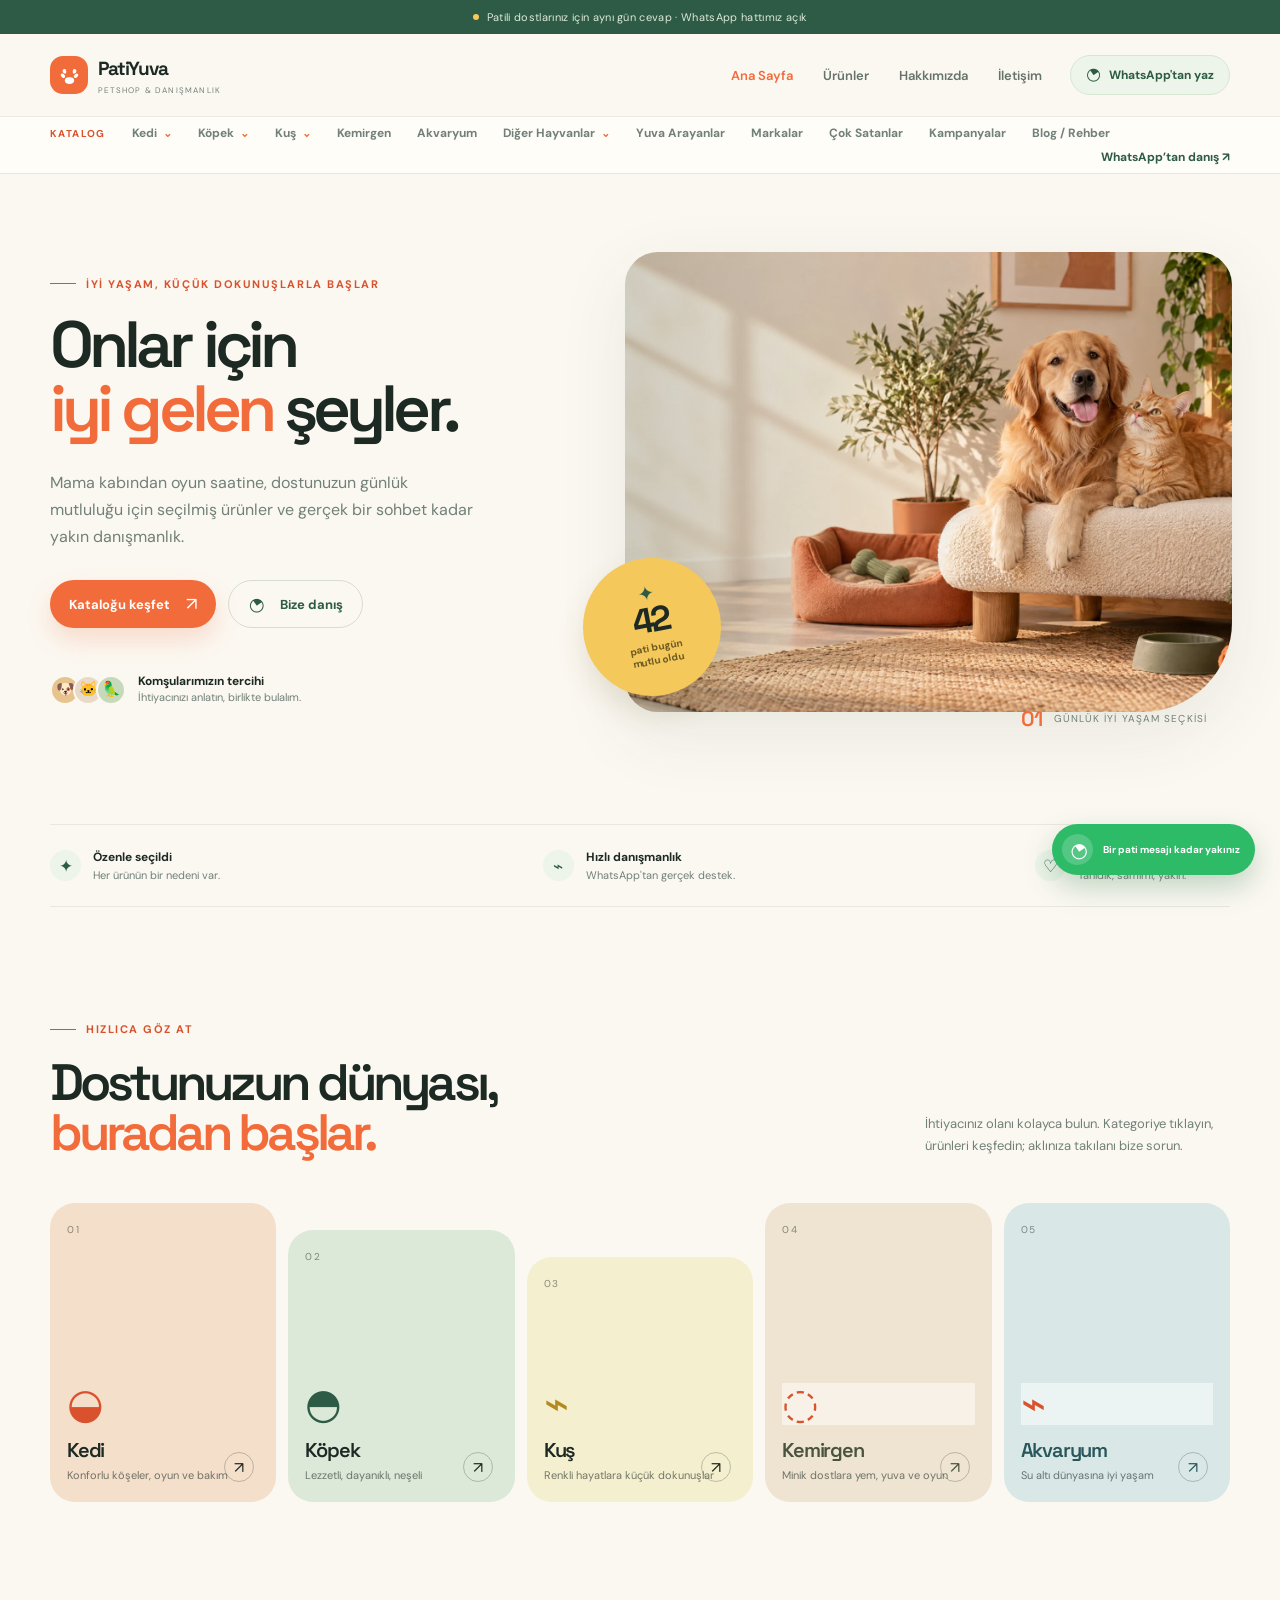
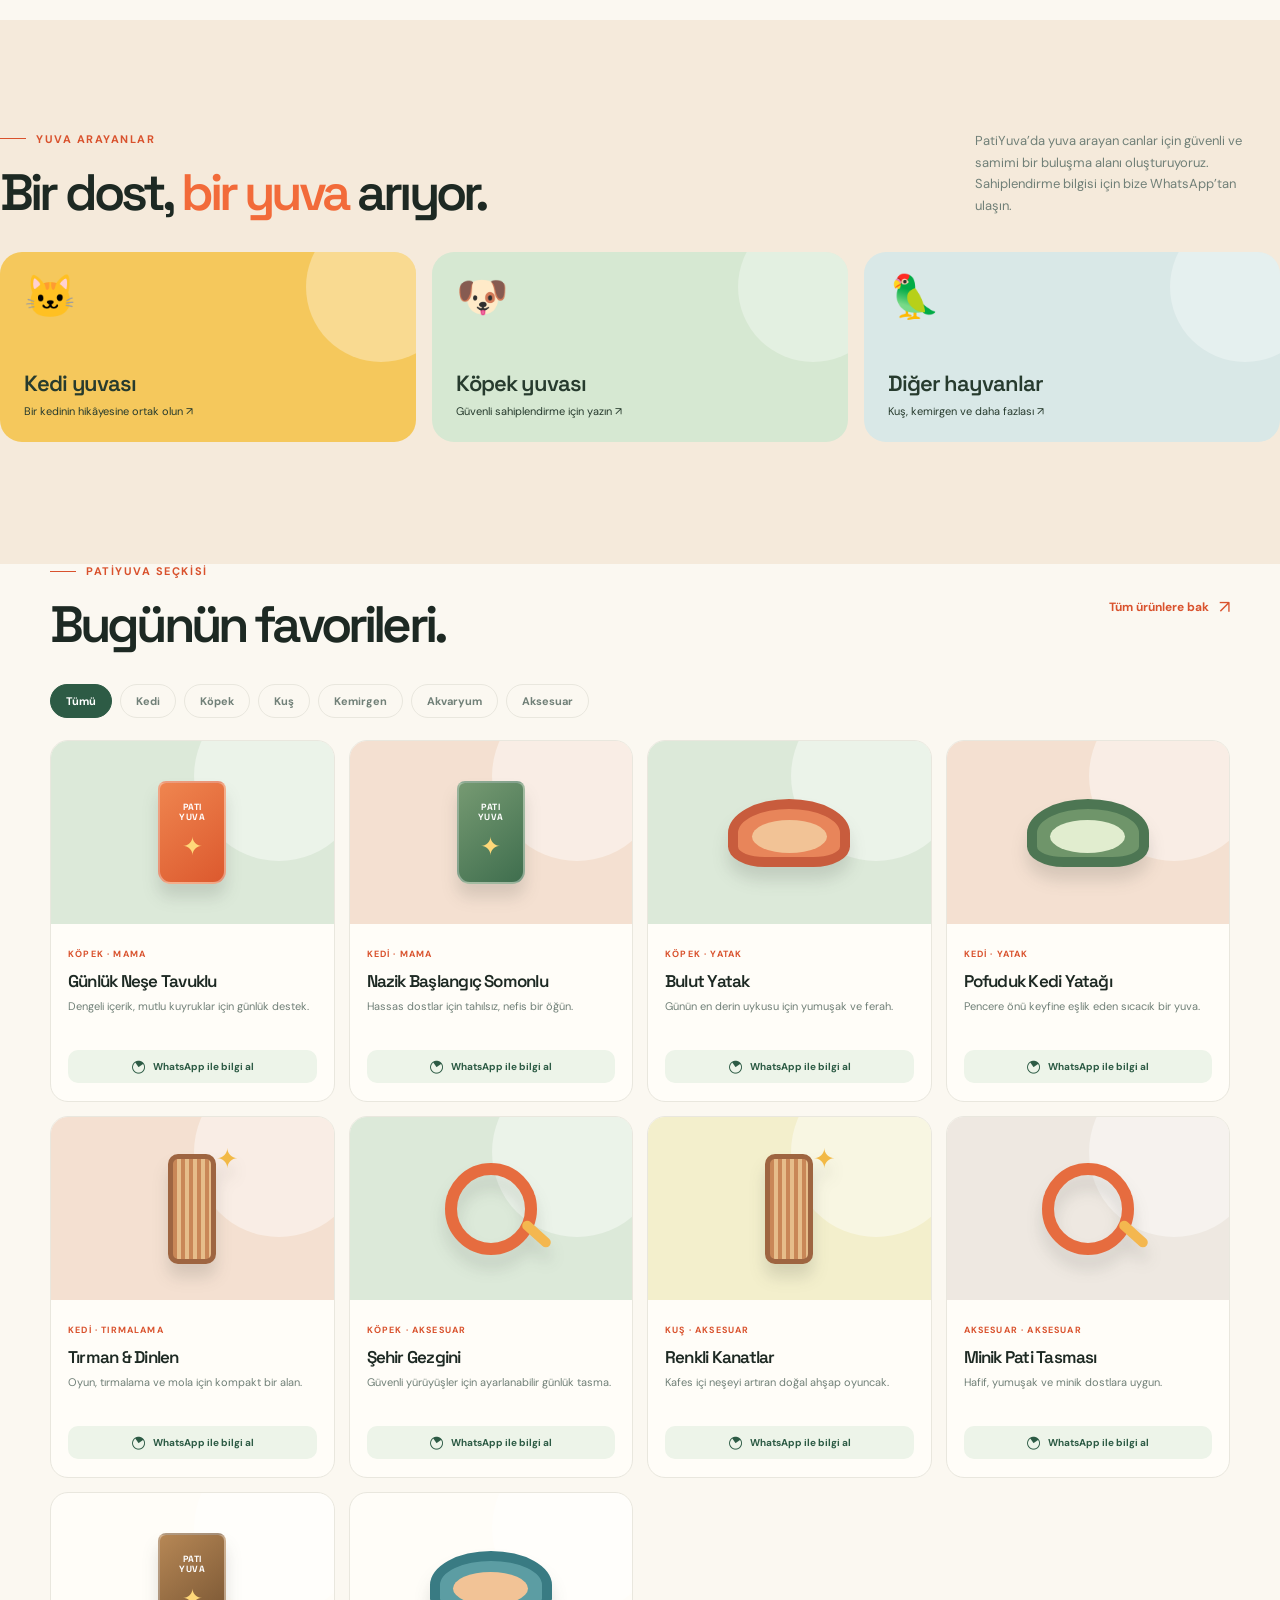
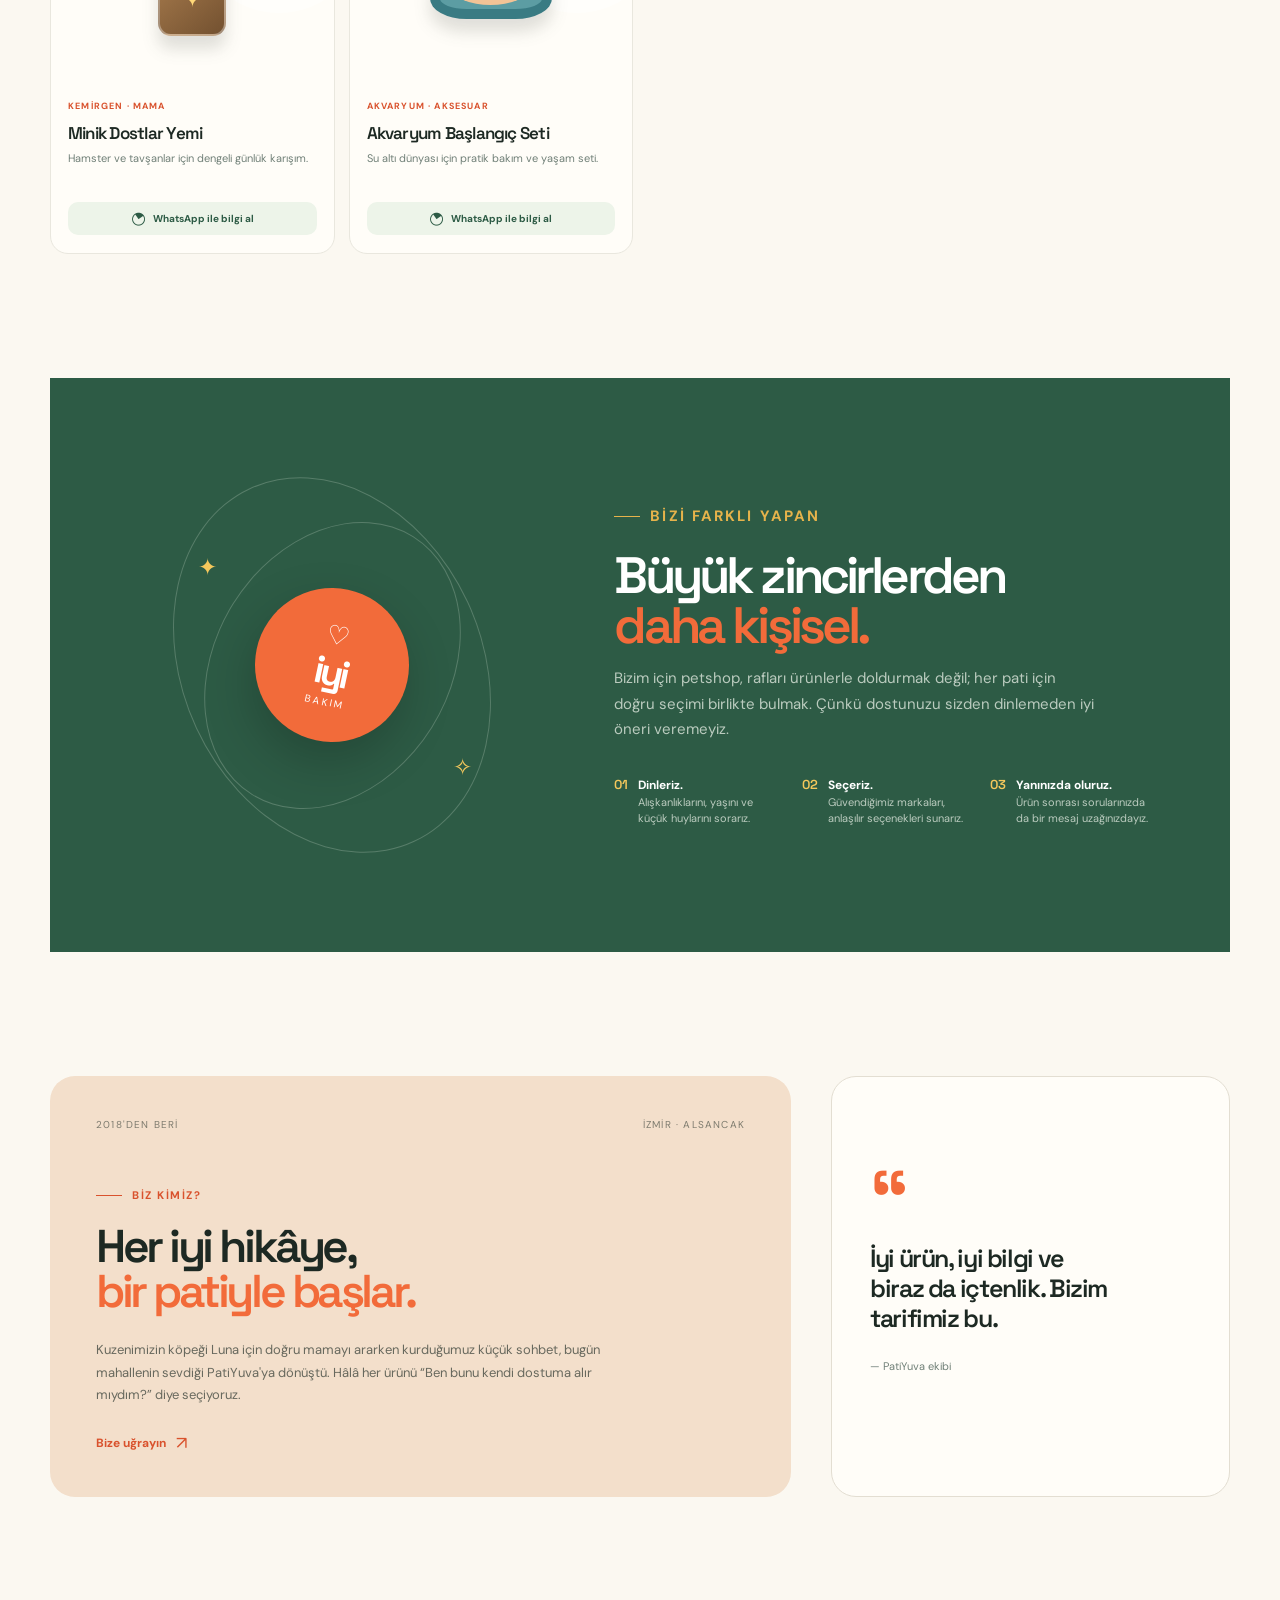
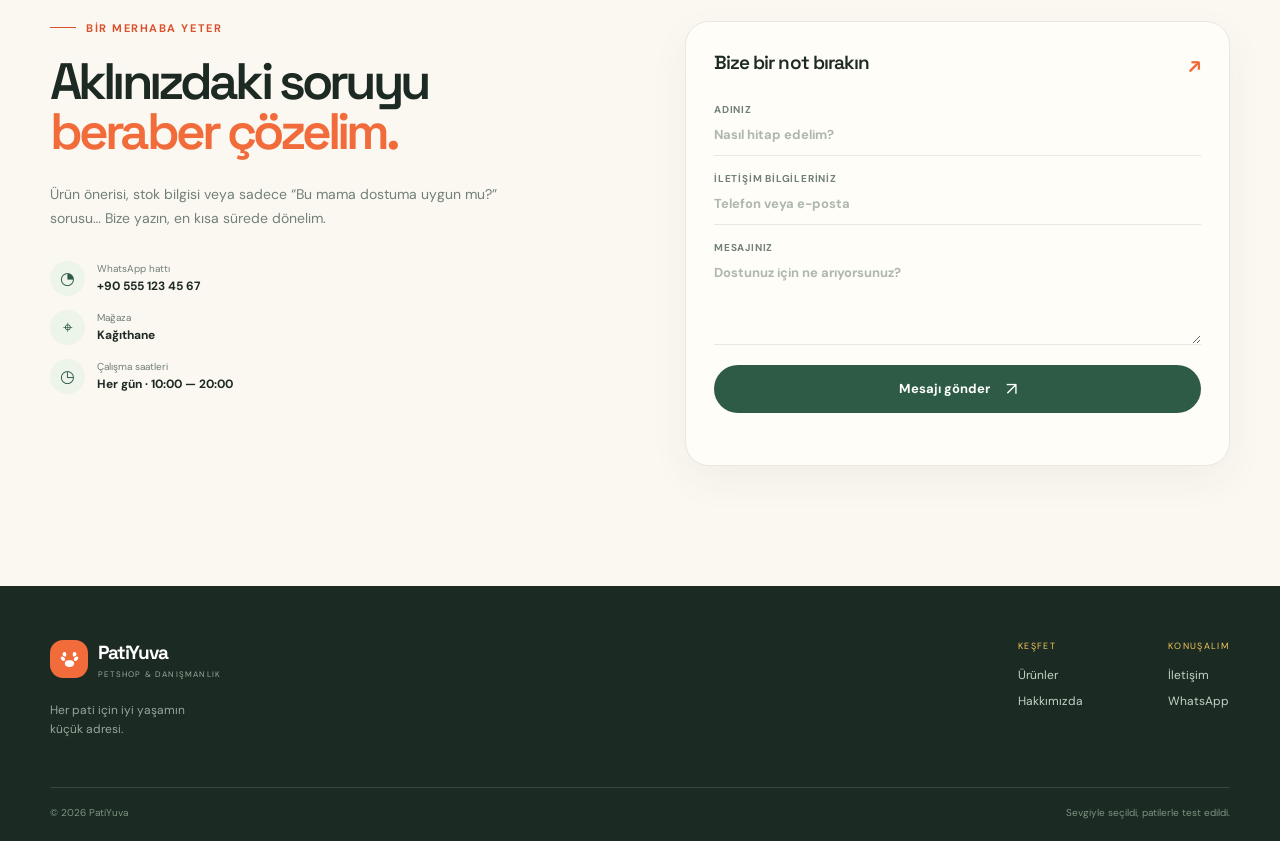
==== commit efadae4f: "Add rodent and aquarium homepage categories" ====
--- a/index.html
+++ b/index.html
@@ -94,6 +94,8 @@
             <a href="/urunler?kategori=Kuş">Bakım ve sağlık</a>
           </div>
         </details>
+        <a class="catalog-direct" href="/urunler?kategori=Kemirgen">Kemirgen</a>
+        <a class="catalog-direct" href="/urunler?kategori=Akvaryum">Akvaryum</a>
         <details class="catalog-menu">
           <summary>Diğer Hayvanlar <span>⌄</span></summary>
           <div class="catalog-menu-panel">
@@ -109,7 +111,7 @@
         <a href="/urunler?kategori=Aksesuar">Markalar</a>
         <a href="/urunler">Çok Satanlar</a>
         <a href="/urunler">Kampanyalar</a>
-        <a href="#rehber">Blog / Rehber</a>
+        <a href="/hakkimizda" data-route="about">Blog / Rehber</a>
         <a class="catalog-advice" href="https://wa.me/905551234567?text=Merhaba%20PatiYuva%2C%20katalog%20hakk%C4%B1nda%20bilgi%20almak%20istiyorum." target="_blank" rel="noopener noreferrer">WhatsApp’tan danış ↗</a>
       </div>
     </nav>
@@ -144,7 +146,9 @@
         <div class="category-layout">
           <a class="category-card cat-cat" href="/urunler?kategori=Kedi" data-category="Kedi" data-route="products"><span class="category-number">01</span><span class="category-icon">◒</span><strong>Kedi</strong><small>Konforlu köşeler, oyun ve bakım</small><span class="category-arrow">↗</span></a>
           <a class="category-card cat-dog" href="/urunler?kategori=Köpek" data-category="Köpek" data-route="products"><span class="category-number">02</span><span class="category-icon">◓</span><strong>Köpek</strong><small>Lezzetli, dayanıklı, neşeli</small><span class="category-arrow">↗</span></a>
-          <a class="category-card cat-bird" href="/urunler?kategori=Kuş" data-category="Kuş" data-route="products"><span class="category-number">03</span><span class="category-icon">⌁</span><strong>Kuş & Aksesuar</strong><small>Renkli hayatlara küçük dokunuşlar</small><span class="category-arrow">↗</span></a>
+          <a class="category-card cat-bird" href="/urunler?kategori=Kuş" data-category="Kuş" data-route="products"><span class="category-number">03</span><span class="category-icon">⌁</span><strong>Kuş</strong><small>Renkli hayatlara küçük dokunuşlar</small><span class="category-arrow">↗</span></a>
+          <a class="category-card cat-rodent" href="/urunler?kategori=Kemirgen" data-category="Kemirgen" data-route="products"><span class="category-number">04</span><span class="category-icon">◌</span><strong>Kemirgen</strong><small>Minik dostlara yem, yuva ve oyun</small><span class="category-arrow">↗</span></a>
+          <a class="category-card cat-aquarium" href="/urunler?kategori=Akvaryum" data-category="Akvaryum" data-route="products"><span class="category-number">05</span><span class="category-icon">⌁</span><strong>Akvaryum</strong><small>Su altı dünyasına iyi yaşam</small><span class="category-arrow">↗</span></a>
         </div>
       </section>
 
@@ -164,6 +168,8 @@
           <button class="filter-chip" type="button" data-filter="Kedi" role="tab" aria-selected="false">Kedi</button>
           <button class="filter-chip" type="button" data-filter="Köpek" role="tab" aria-selected="false">Köpek</button>
           <button class="filter-chip" type="button" data-filter="Kuş" role="tab" aria-selected="false">Kuş</button>
+          <button class="filter-chip" type="button" data-filter="Kemirgen" role="tab" aria-selected="false">Kemirgen</button>
+          <button class="filter-chip" type="button" data-filter="Akvaryum" role="tab" aria-selected="false">Akvaryum</button>
           <button class="filter-chip" type="button" data-filter="Aksesuar" role="tab" aria-selected="false">Aksesuar</button>
         </div>
         <div class="product-grid" id="product-grid"></div>
--- a/styles.css
+++ b/styles.css
@@ -41,3 +41,17 @@
 .homing-cat{background:#f5c85c;color:#273b2e}.homing-dog{background:#d6e8d2;color:#273b2e}.homing-other{background:#d9e8e7;color:#273b2e}
 @media(max-width:900px){.catalog-bar-inner{width:calc(100% - 36px)}.homing-grid{grid-template-columns:1fr 1fr}.homing-card:last-child{grid-column:1 / -1}}
 @media(max-width:650px){.catalog-bar-inner{padding:9px 0;gap:12px 17px;align-items:center}.catalog-label{width:100%}.catalog-menu summary,.catalog-bar a{font-size:10px}.catalog-menu-panel{position:fixed;top:145px;left:18px;width:calc(100vw - 36px);max-width:310px}.homing-section{padding:76px 0 84px}.homing-section,.homing-section .section-heading{width:calc(100% - 36px);margin-left:auto;margin-right:auto}.homing-grid{grid-template-columns:1fr}.homing-card:last-child{grid-column:auto}.homing-card{min-height:160px}}
+
+/* Explicit homepage categories: cat, dog, bird, rodent, aquarium */
+.catalog-direct{font-weight:700!important;color:var(--muted)!important}
+.catalog-direct:hover{color:var(--orange-deep)!important}
+.category-layout{grid-template-columns:repeat(5,1fr);gap:12px}
+.category-card{min-height:245px;padding:20px 17px}
+.category-card strong{font-size:20px}
+.cat-rodent{background:#eee4d1;color:#48543e}
+.cat-aquarium{background:#d9e8e7;color:#28565b}
+.cat-rodent .category-icon,.cat-aquarium .category-icon{background:rgba(255,255,255,.48)}
+.art-pack.rodent-food{background:linear-gradient(140deg,#b68755,#735130)}
+.art-bed.aquarium-set{background:#5c9da3;border-color:#397b83}
+@media(max-width:900px){.category-layout{grid-template-columns:repeat(3,1fr)}.category-card{min-height:210px}}
+@media(max-width:650px){.category-layout{grid-template-columns:1fr 1fr}.category-card{min-height:180px;padding:17px 14px}.category-card strong{font-size:18px}.catalog-direct{font-size:10px!important}}
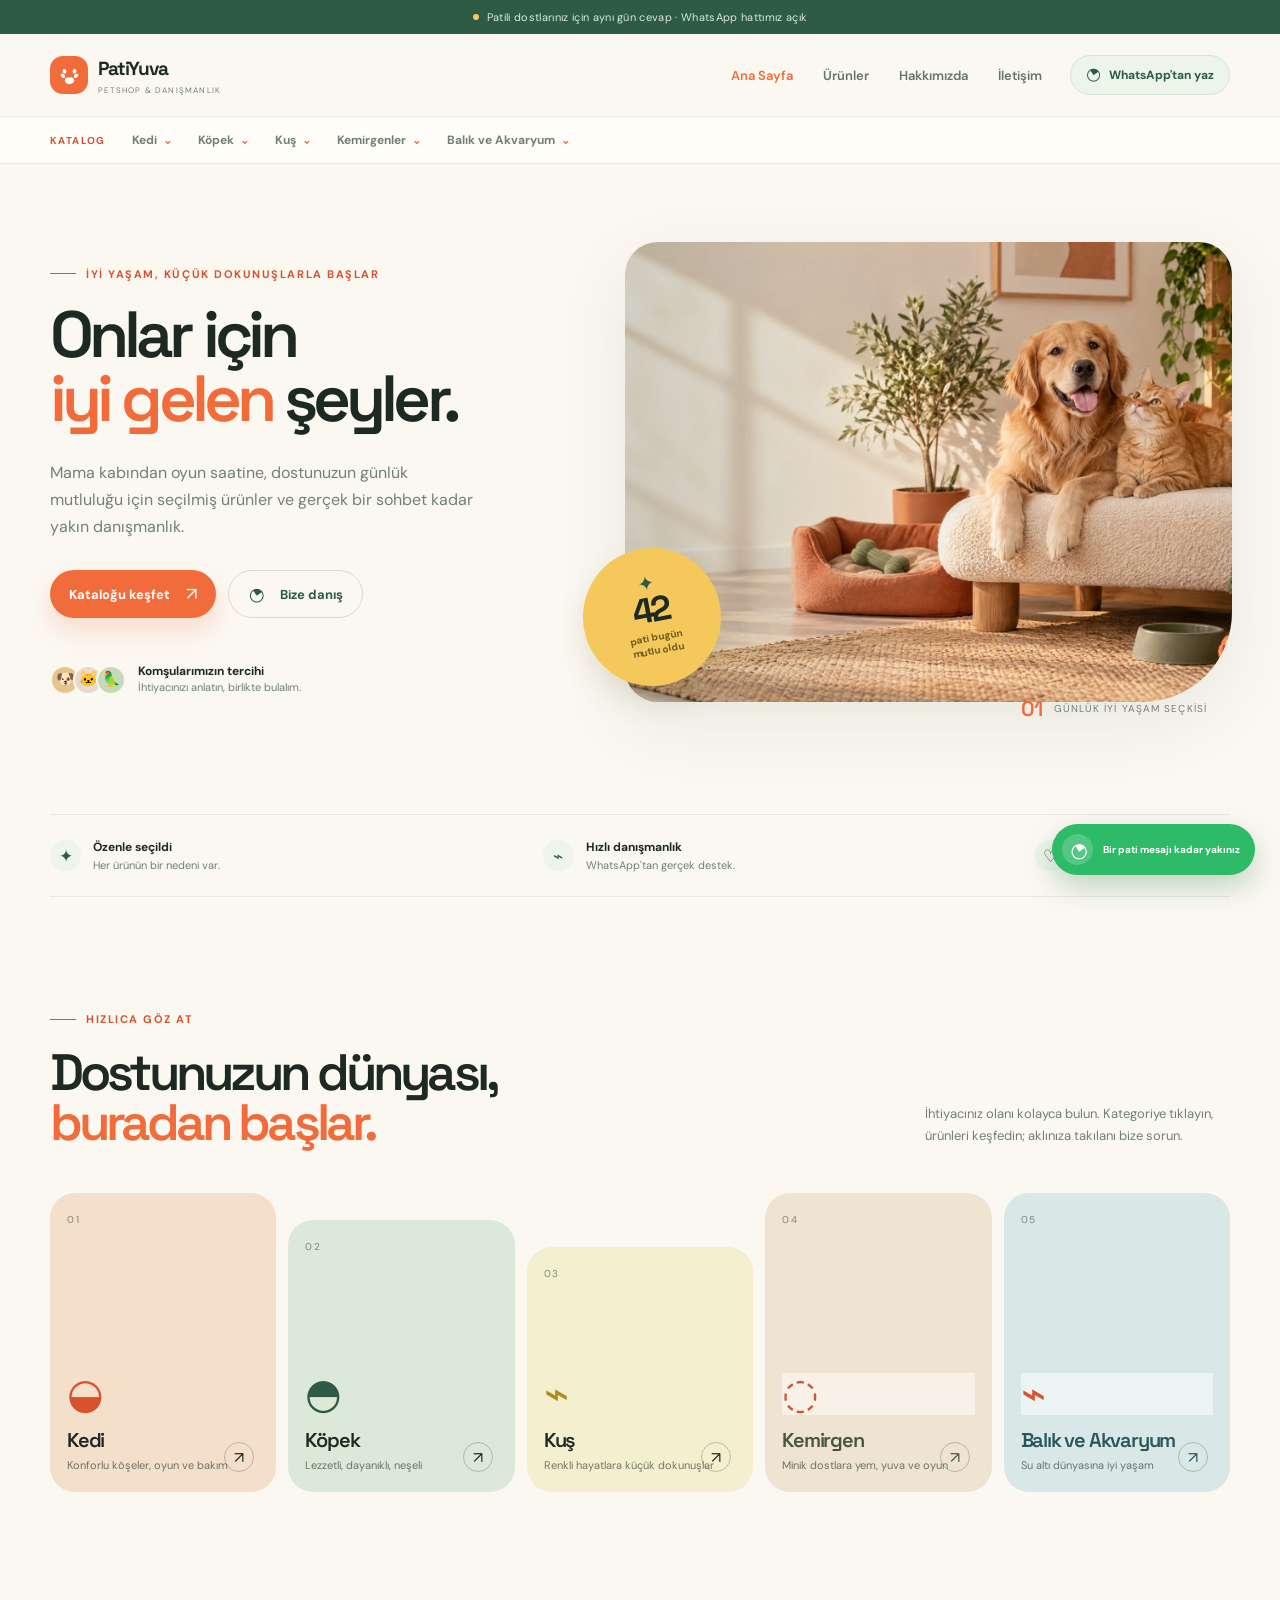
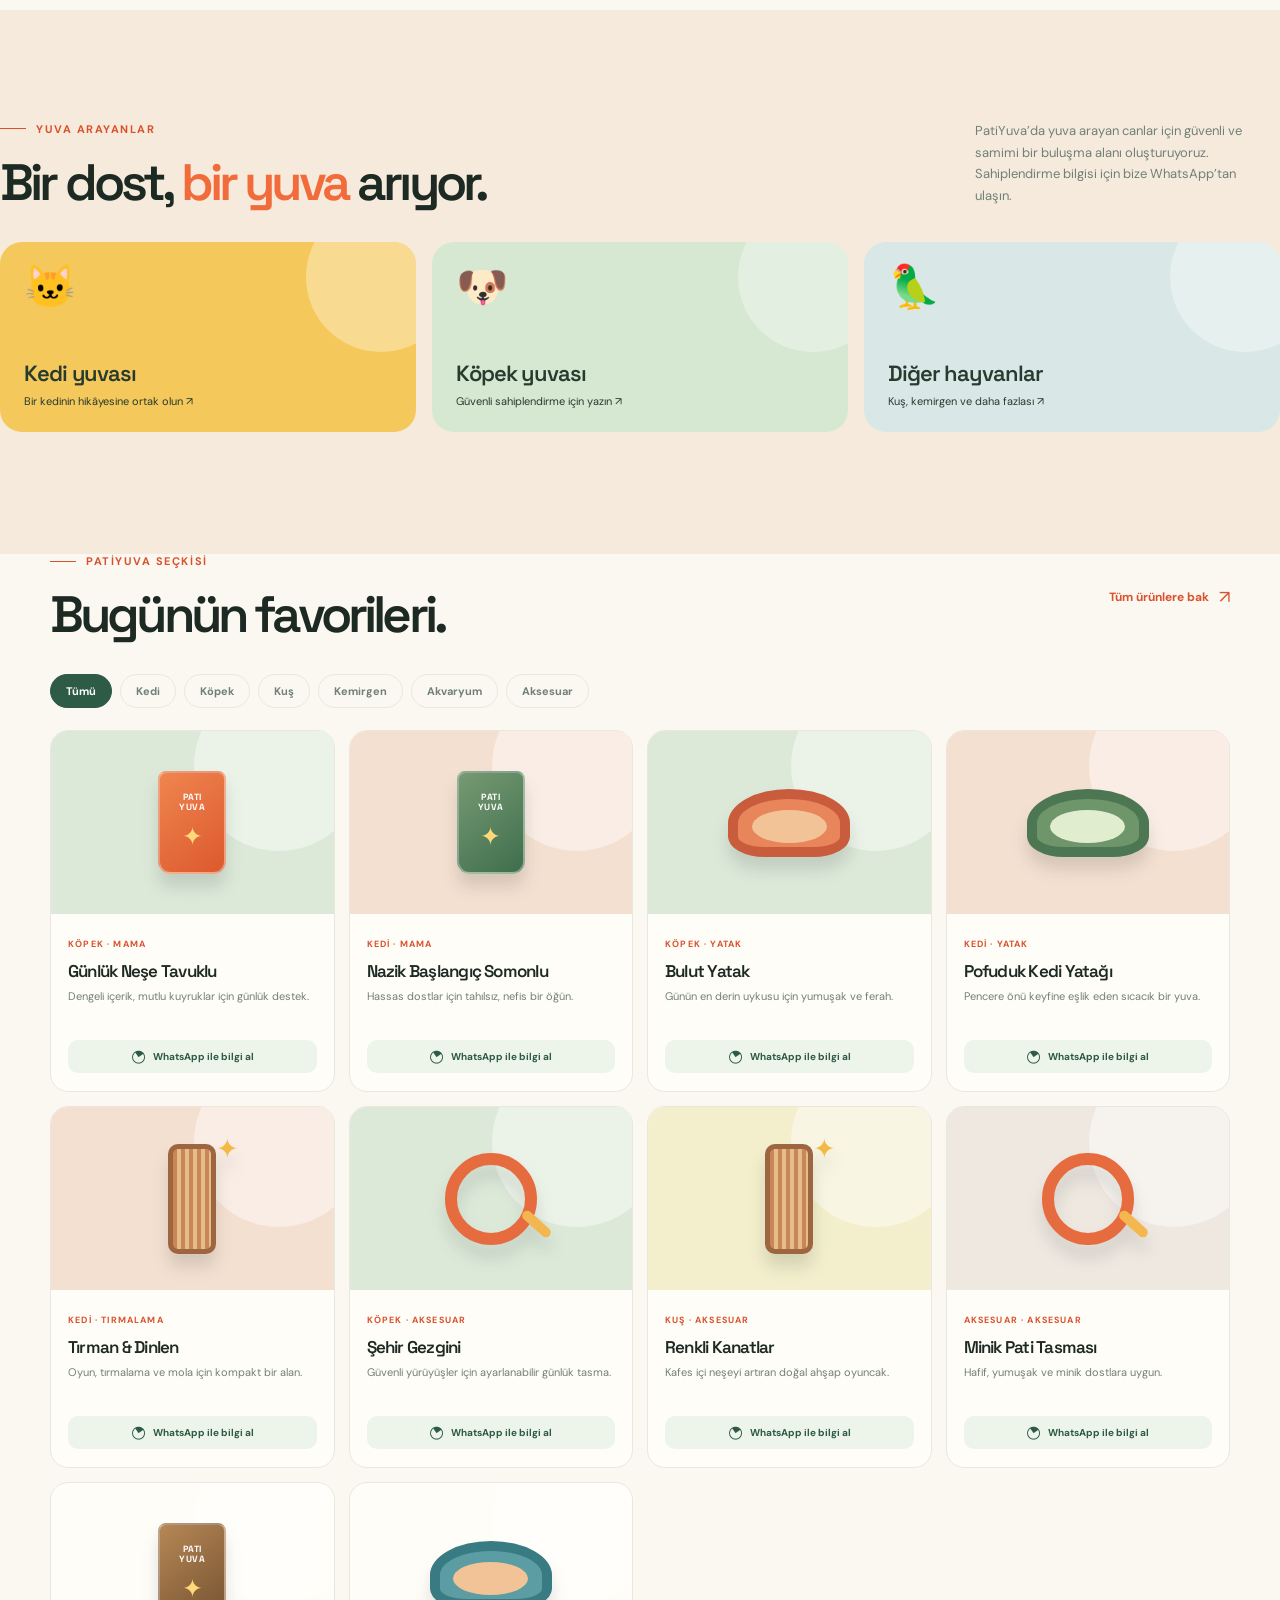
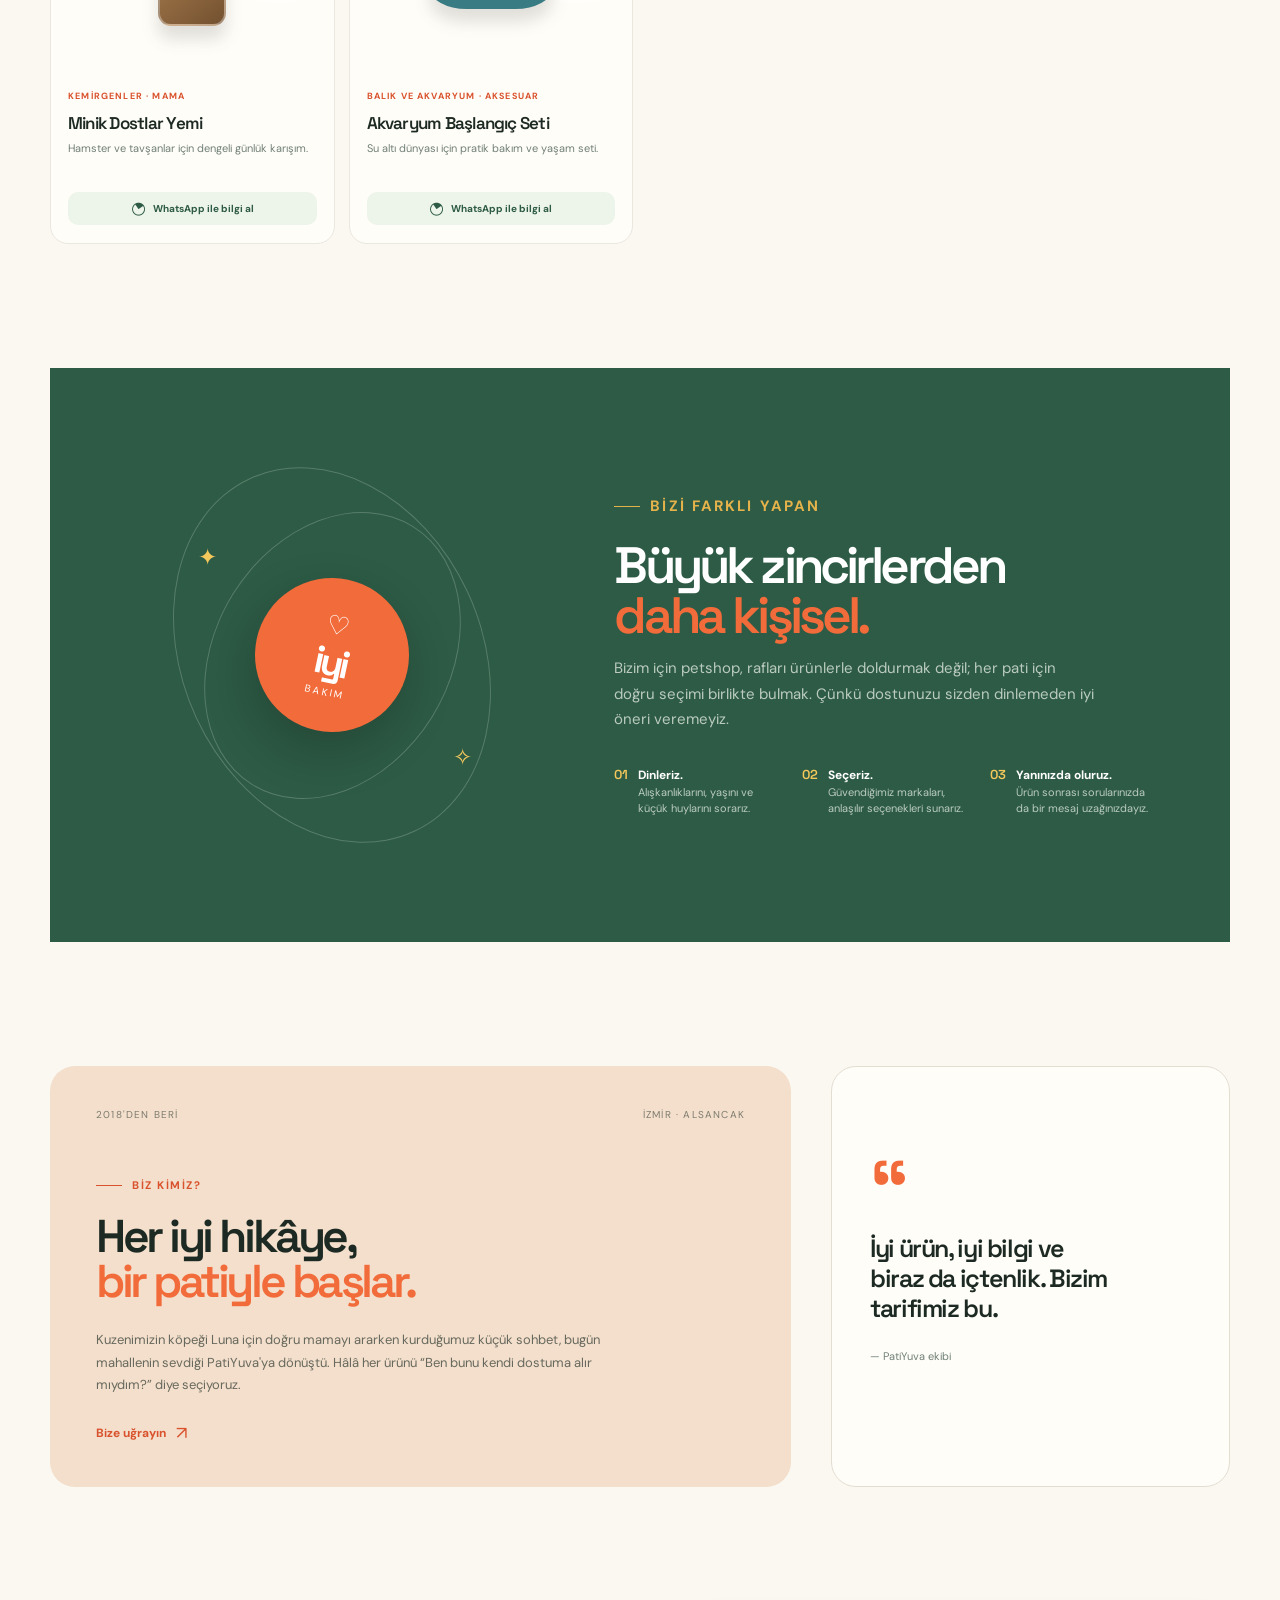
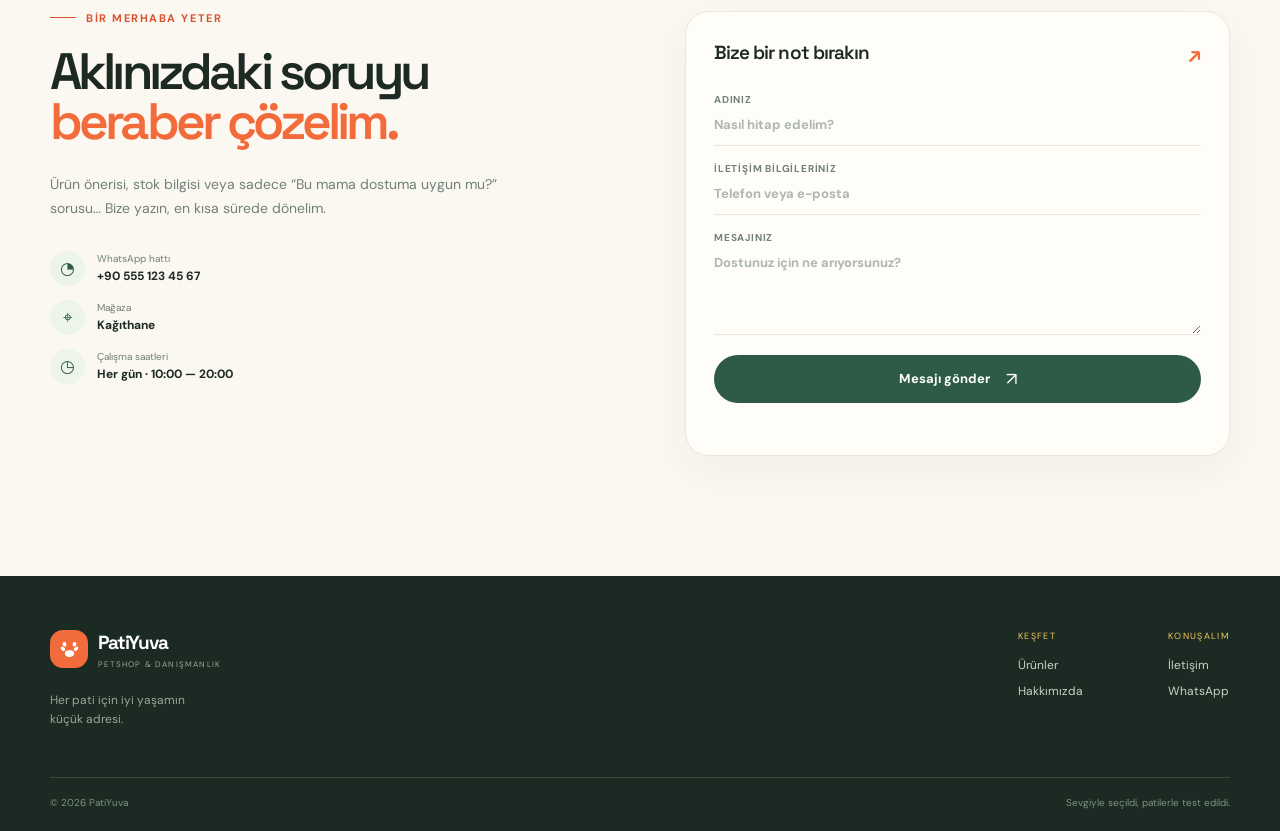
==== commit 909b3cfb: "Simplify catalog headings and subcategories" ====
--- a/index.html
+++ b/index.html
@@ -65,54 +65,58 @@
         <details class="catalog-menu">
           <summary>Kedi <span>⌄</span></summary>
           <div class="catalog-menu-panel">
-            <strong>Kedi ürünleri</strong>
-            <a href="/urunler?kategori=Kedi">Tüm kedi ürünleri</a>
+            <strong>Kedi</strong>
             <a href="/urunler?kategori=Kedi">Kedi mamaları</a>
+            <a href="/urunler?kategori=Kedi">Kedi yaş mamaları</a>
+            <a href="/urunler?kategori=Kedi">Kedi kumları</a>
             <a href="/urunler?kategori=Kedi">Kedi yatakları</a>
             <a href="/urunler?kategori=Kedi">Kedi oyuncakları</a>
-            <a href="/urunler?kategori=Kedi">Kum ve bakım</a>
           </div>
         </details>
         <details class="catalog-menu">
           <summary>Köpek <span>⌄</span></summary>
           <div class="catalog-menu-panel">
-            <strong>Köpek ürünleri</strong>
-            <a href="/urunler?kategori=Köpek">Tüm köpek ürünleri</a>
+            <strong>Köpek</strong>
             <a href="/urunler?kategori=Köpek">Köpek mamaları</a>
-            <a href="/urunler?kategori=Köpek">Yatak ve konfor</a>
+            <a href="/urunler?kategori=Köpek">Köpek yaş mamaları</a>
+            <a href="/urunler?kategori=Köpek">Köpek ödülleri</a>
+            <a href="/urunler?kategori=Köpek">Köpek yatakları</a>
             <a href="/urunler?kategori=Köpek">Tasma ve gezdirme</a>
-            <a href="/urunler?kategori=Köpek">Oyuncaklar</a>
           </div>
         </details>
         <details class="catalog-menu">
           <summary>Kuş <span>⌄</span></summary>
           <div class="catalog-menu-panel">
-            <strong>Kuş ürünleri</strong>
+            <strong>Kuş</strong>
             <a href="/urunler?kategori=Kuş">Kuş yemleri</a>
-            <a href="/urunler?kategori=Kuş">Kafes ekipmanları</a>
-            <a href="/urunler?kategori=Kuş">Oyuncak ve tünekler</a>
-            <a href="/urunler?kategori=Kuş">Bakım ve sağlık</a>
-          </div>
-        </details>
-        <a class="catalog-direct" href="/urunler?kategori=Kemirgen">Kemirgen</a>
-        <a class="catalog-direct" href="/urunler?kategori=Akvaryum">Akvaryum</a>
-        <details class="catalog-menu">
-          <summary>Diğer Hayvanlar <span>⌄</span></summary>
-          <div class="catalog-menu-panel">
-            <strong>Diğer dostlar</strong>
-            <a href="/urunler?kategori=Aksesuar">Tavşan</a>
-            <a href="/urunler?kategori=Aksesuar">Hamster</a>
-            <a href="/urunler?kategori=Aksesuar">Guinea pig</a>
-            <a href="/urunler?kategori=Aksesuar">Balık ve akvaryum</a>
-            <a href="/urunler?kategori=Aksesuar">Genel aksesuarlar</a>
-          </div>
-        </details>
-        <a href="#yuva-arayanlar">Yuva Arayanlar</a>
-        <a href="/urunler?kategori=Aksesuar">Markalar</a>
-        <a href="/urunler">Çok Satanlar</a>
-        <a href="/urunler">Kampanyalar</a>
-        <a href="/hakkimizda" data-route="about">Blog / Rehber</a>
-        <a class="catalog-advice" href="https://wa.me/905551234567?text=Merhaba%20PatiYuva%2C%20katalog%20hakk%C4%B1nda%20bilgi%20almak%20istiyorum." target="_blank" rel="noopener noreferrer">WhatsApp’tan danış ↗</a>
+            <a href="/urunler?kategori=Kuş">Kafesler</a>
+            <a href="/urunler?kategori=Kuş">Kafes aksesuarları</a>
+            <a href="/urunler?kategori=Kuş">Kuş oyuncakları</a>
+            <a href="/urunler?kategori=Kuş">Vitamin ve bakım</a>
+          </div>
+        </details>
+        <details class="catalog-menu">
+          <summary>Kemirgenler <span>⌄</span></summary>
+          <div class="catalog-menu-panel">
+            <strong>Kemirgenler</strong>
+            <a href="/urunler?kategori=Kemirgenler">Kemirgen yemleri</a>
+            <a href="/urunler?kategori=Kemirgenler">Kafesler ve yuvalar</a>
+            <a href="/urunler?kategori=Kemirgenler">Talaş ve altlık</a>
+            <a href="/urunler?kategori=Kemirgenler">Oyuncaklar</a>
+            <a href="/urunler?kategori=Kemirgenler">Bakım ürünleri</a>
+          </div>
+        </details>
+        <details class="catalog-menu">
+          <summary>Balık ve Akvaryum <span>⌄</span></summary>
+          <div class="catalog-menu-panel">
+            <strong>Balık ve Akvaryum</strong>
+            <a href="/urunler?kategori=Balık ve Akvaryum">Balık yemleri</a>
+            <a href="/urunler?kategori=Balık ve Akvaryum">Akvaryumlar</a>
+            <a href="/urunler?kategori=Balık ve Akvaryum">Filtre ve motorlar</a>
+            <a href="/urunler?kategori=Balık ve Akvaryum">Dekorasyon</a>
+            <a href="/urunler?kategori=Balık ve Akvaryum">Su bakım ürünleri</a>
+          </div>
+        </details>
       </div>
     </nav>
 
@@ -148,7 +152,7 @@
           <a class="category-card cat-dog" href="/urunler?kategori=Köpek" data-category="Köpek" data-route="products"><span class="category-number">02</span><span class="category-icon">◓</span><strong>Köpek</strong><small>Lezzetli, dayanıklı, neşeli</small><span class="category-arrow">↗</span></a>
           <a class="category-card cat-bird" href="/urunler?kategori=Kuş" data-category="Kuş" data-route="products"><span class="category-number">03</span><span class="category-icon">⌁</span><strong>Kuş</strong><small>Renkli hayatlara küçük dokunuşlar</small><span class="category-arrow">↗</span></a>
           <a class="category-card cat-rodent" href="/urunler?kategori=Kemirgen" data-category="Kemirgen" data-route="products"><span class="category-number">04</span><span class="category-icon">◌</span><strong>Kemirgen</strong><small>Minik dostlara yem, yuva ve oyun</small><span class="category-arrow">↗</span></a>
-          <a class="category-card cat-aquarium" href="/urunler?kategori=Akvaryum" data-category="Akvaryum" data-route="products"><span class="category-number">05</span><span class="category-icon">⌁</span><strong>Akvaryum</strong><small>Su altı dünyasına iyi yaşam</small><span class="category-arrow">↗</span></a>
+          <a class="category-card cat-aquarium" href="/urunler?kategori=Balık%20ve%20Akvaryum" data-category="Balık ve Akvaryum" data-route="products"><span class="category-number">05</span><span class="category-icon">⌁</span><strong>Balık ve Akvaryum</strong><small>Su altı dünyasına iyi yaşam</small><span class="category-arrow">↗</span></a>
         </div>
       </section>
 
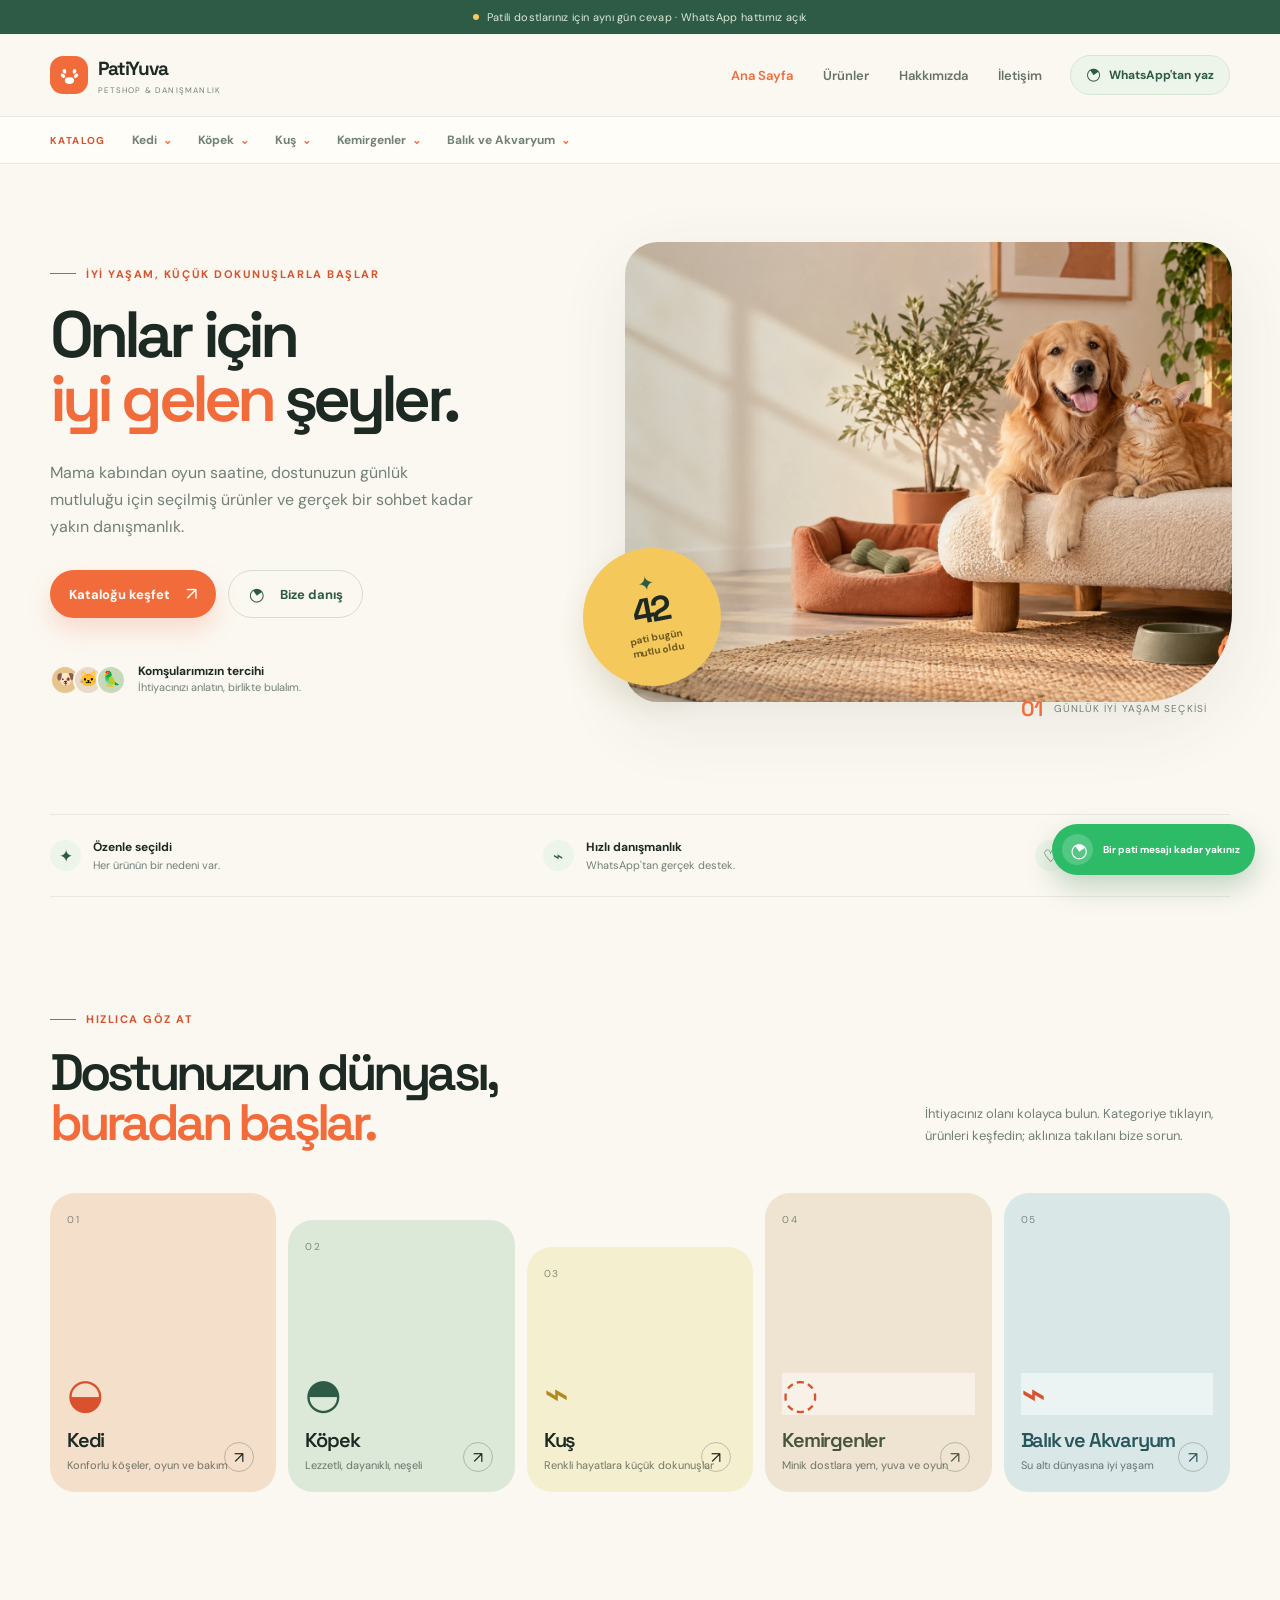
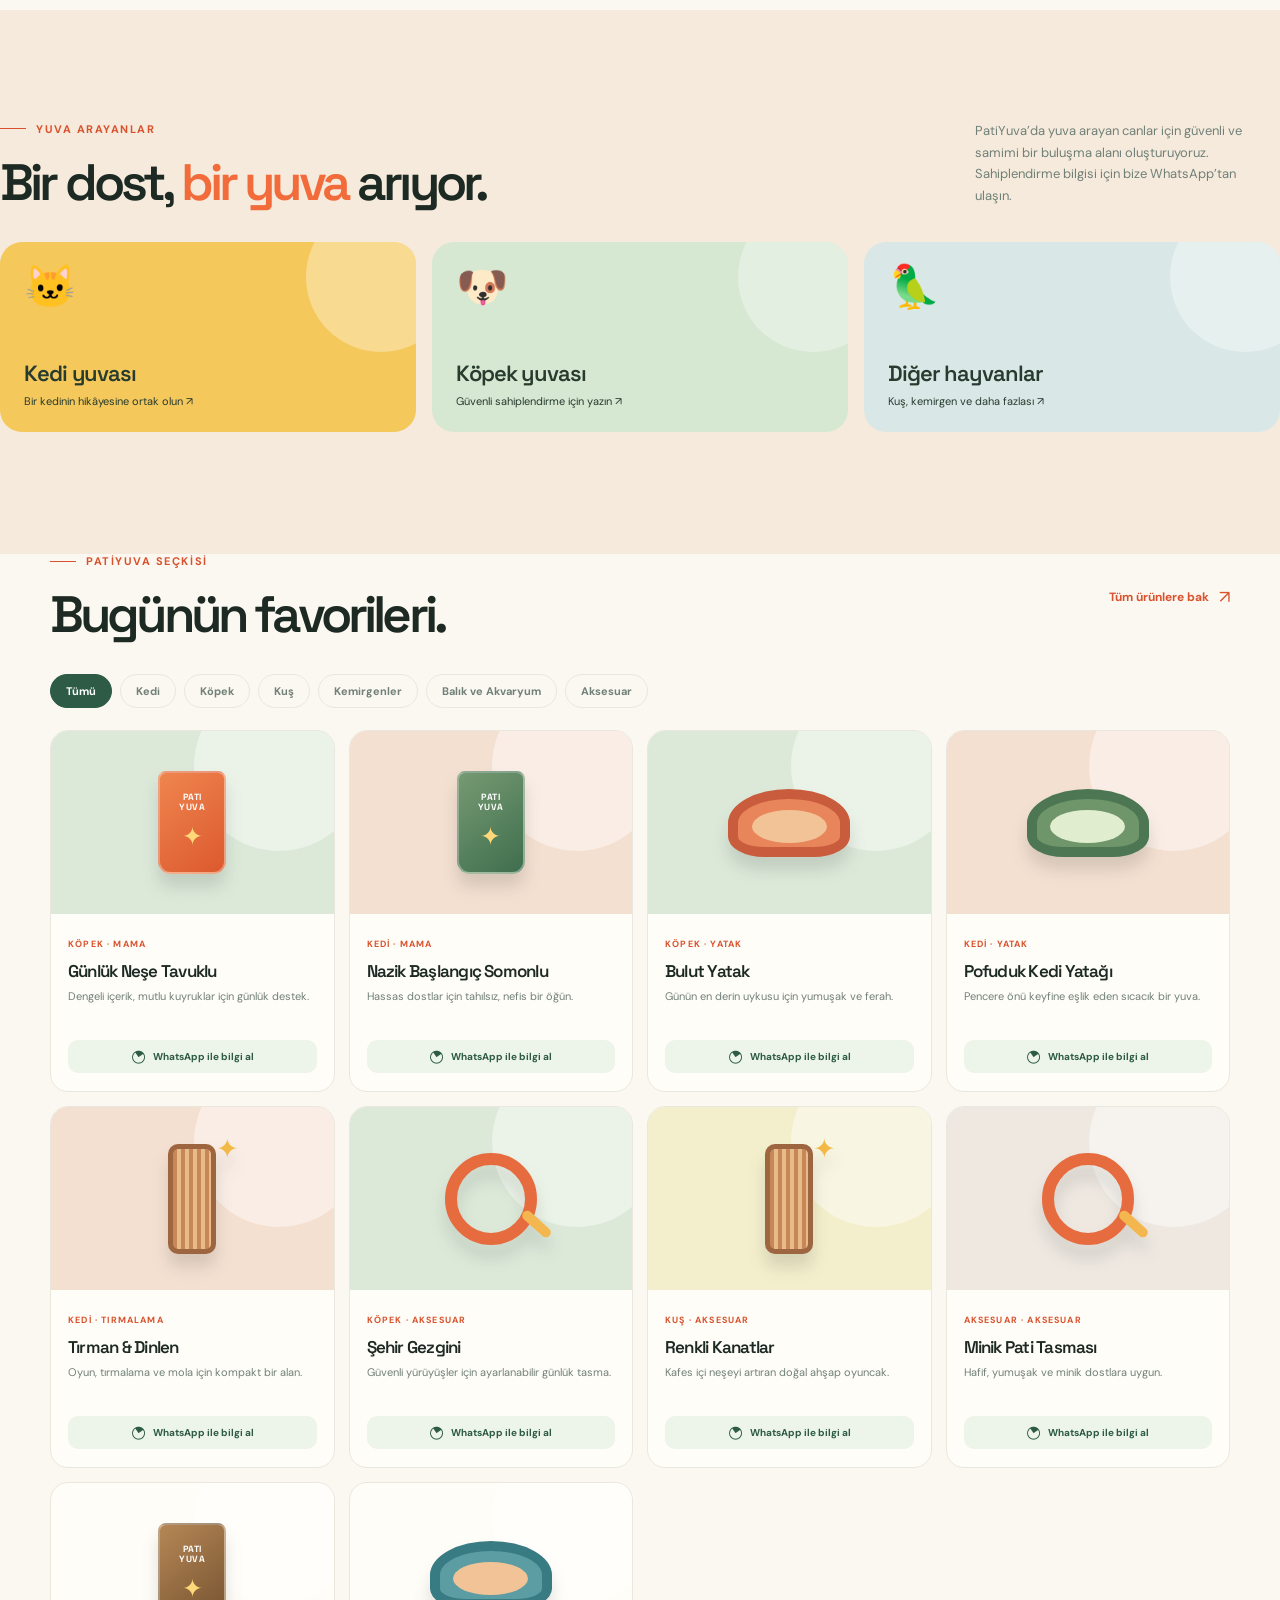
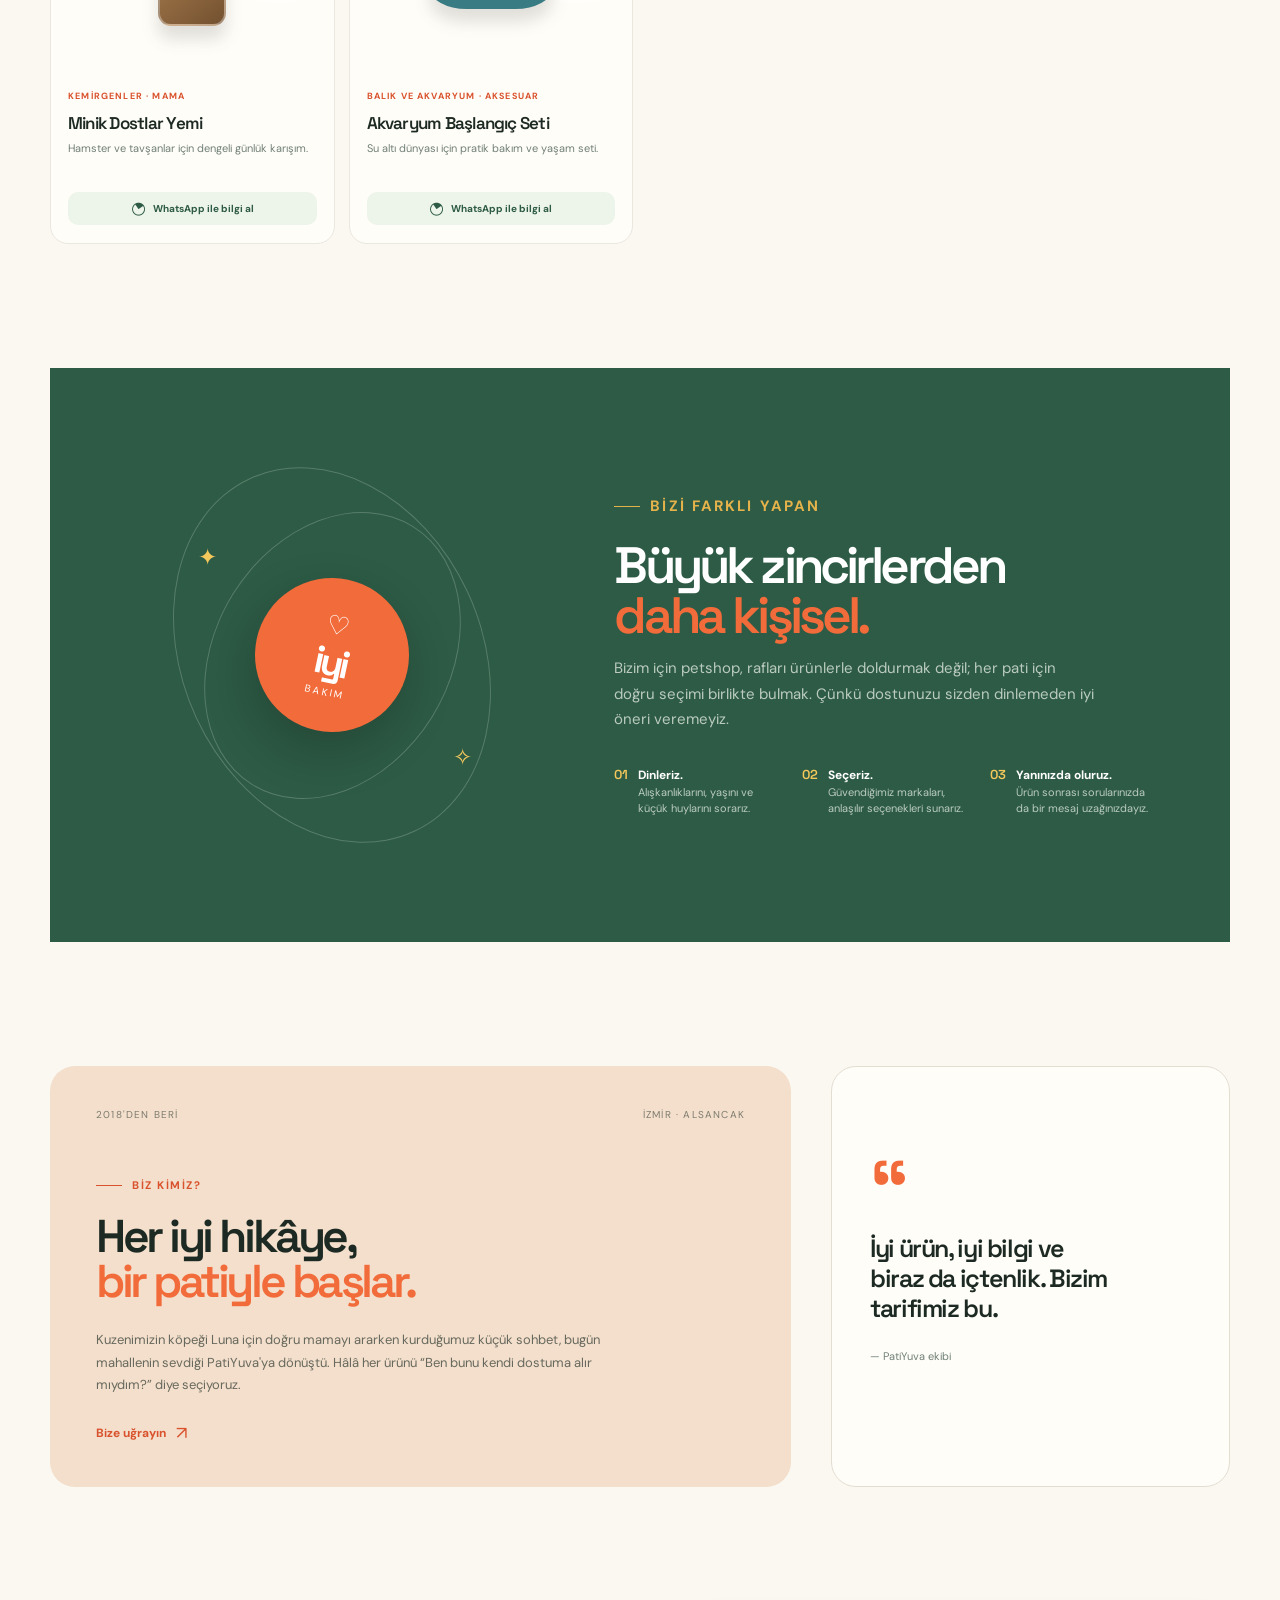
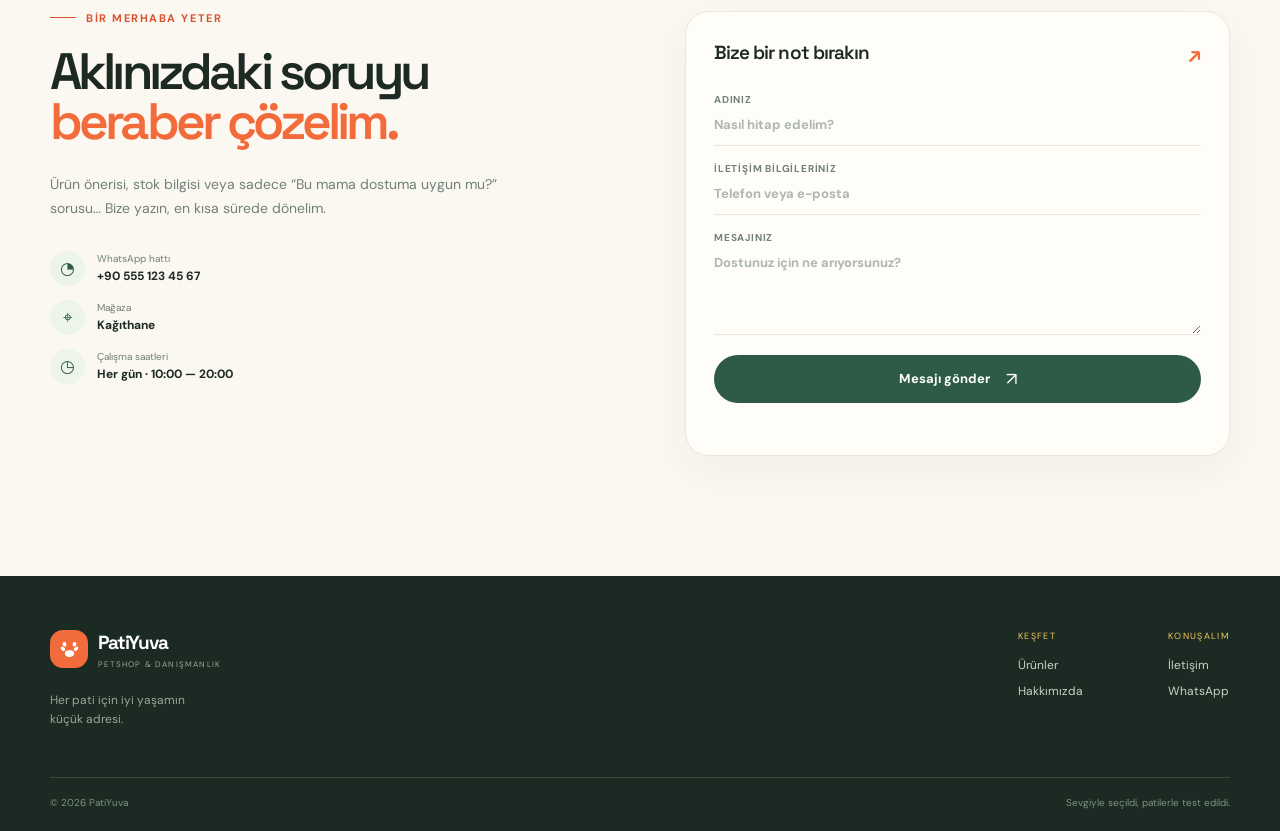
==== commit a71b4114: "Align homepage category labels" ====
--- a/index.html
+++ b/index.html
@@ -151,7 +151,7 @@
           <a class="category-card cat-cat" href="/urunler?kategori=Kedi" data-category="Kedi" data-route="products"><span class="category-number">01</span><span class="category-icon">◒</span><strong>Kedi</strong><small>Konforlu köşeler, oyun ve bakım</small><span class="category-arrow">↗</span></a>
           <a class="category-card cat-dog" href="/urunler?kategori=Köpek" data-category="Köpek" data-route="products"><span class="category-number">02</span><span class="category-icon">◓</span><strong>Köpek</strong><small>Lezzetli, dayanıklı, neşeli</small><span class="category-arrow">↗</span></a>
           <a class="category-card cat-bird" href="/urunler?kategori=Kuş" data-category="Kuş" data-route="products"><span class="category-number">03</span><span class="category-icon">⌁</span><strong>Kuş</strong><small>Renkli hayatlara küçük dokunuşlar</small><span class="category-arrow">↗</span></a>
-          <a class="category-card cat-rodent" href="/urunler?kategori=Kemirgen" data-category="Kemirgen" data-route="products"><span class="category-number">04</span><span class="category-icon">◌</span><strong>Kemirgen</strong><small>Minik dostlara yem, yuva ve oyun</small><span class="category-arrow">↗</span></a>
+          <a class="category-card cat-rodent" href="/urunler?kategori=Kemirgen" data-category="Kemirgen" data-route="products"><span class="category-number">04</span><span class="category-icon">◌</span><strong>Kemirgenler</strong><small>Minik dostlara yem, yuva ve oyun</small><span class="category-arrow">↗</span></a>
           <a class="category-card cat-aquarium" href="/urunler?kategori=Balık%20ve%20Akvaryum" data-category="Balık ve Akvaryum" data-route="products"><span class="category-number">05</span><span class="category-icon">⌁</span><strong>Balık ve Akvaryum</strong><small>Su altı dünyasına iyi yaşam</small><span class="category-arrow">↗</span></a>
         </div>
       </section>
@@ -172,8 +172,8 @@
           <button class="filter-chip" type="button" data-filter="Kedi" role="tab" aria-selected="false">Kedi</button>
           <button class="filter-chip" type="button" data-filter="Köpek" role="tab" aria-selected="false">Köpek</button>
           <button class="filter-chip" type="button" data-filter="Kuş" role="tab" aria-selected="false">Kuş</button>
-          <button class="filter-chip" type="button" data-filter="Kemirgen" role="tab" aria-selected="false">Kemirgen</button>
-          <button class="filter-chip" type="button" data-filter="Akvaryum" role="tab" aria-selected="false">Akvaryum</button>
+          <button class="filter-chip" type="button" data-filter="Kemirgenler" role="tab" aria-selected="false">Kemirgenler</button>
+          <button class="filter-chip" type="button" data-filter="Balık ve Akvaryum" role="tab" aria-selected="false">Balık ve Akvaryum</button>
           <button class="filter-chip" type="button" data-filter="Aksesuar" role="tab" aria-selected="false">Aksesuar</button>
         </div>
         <div class="product-grid" id="product-grid"></div>
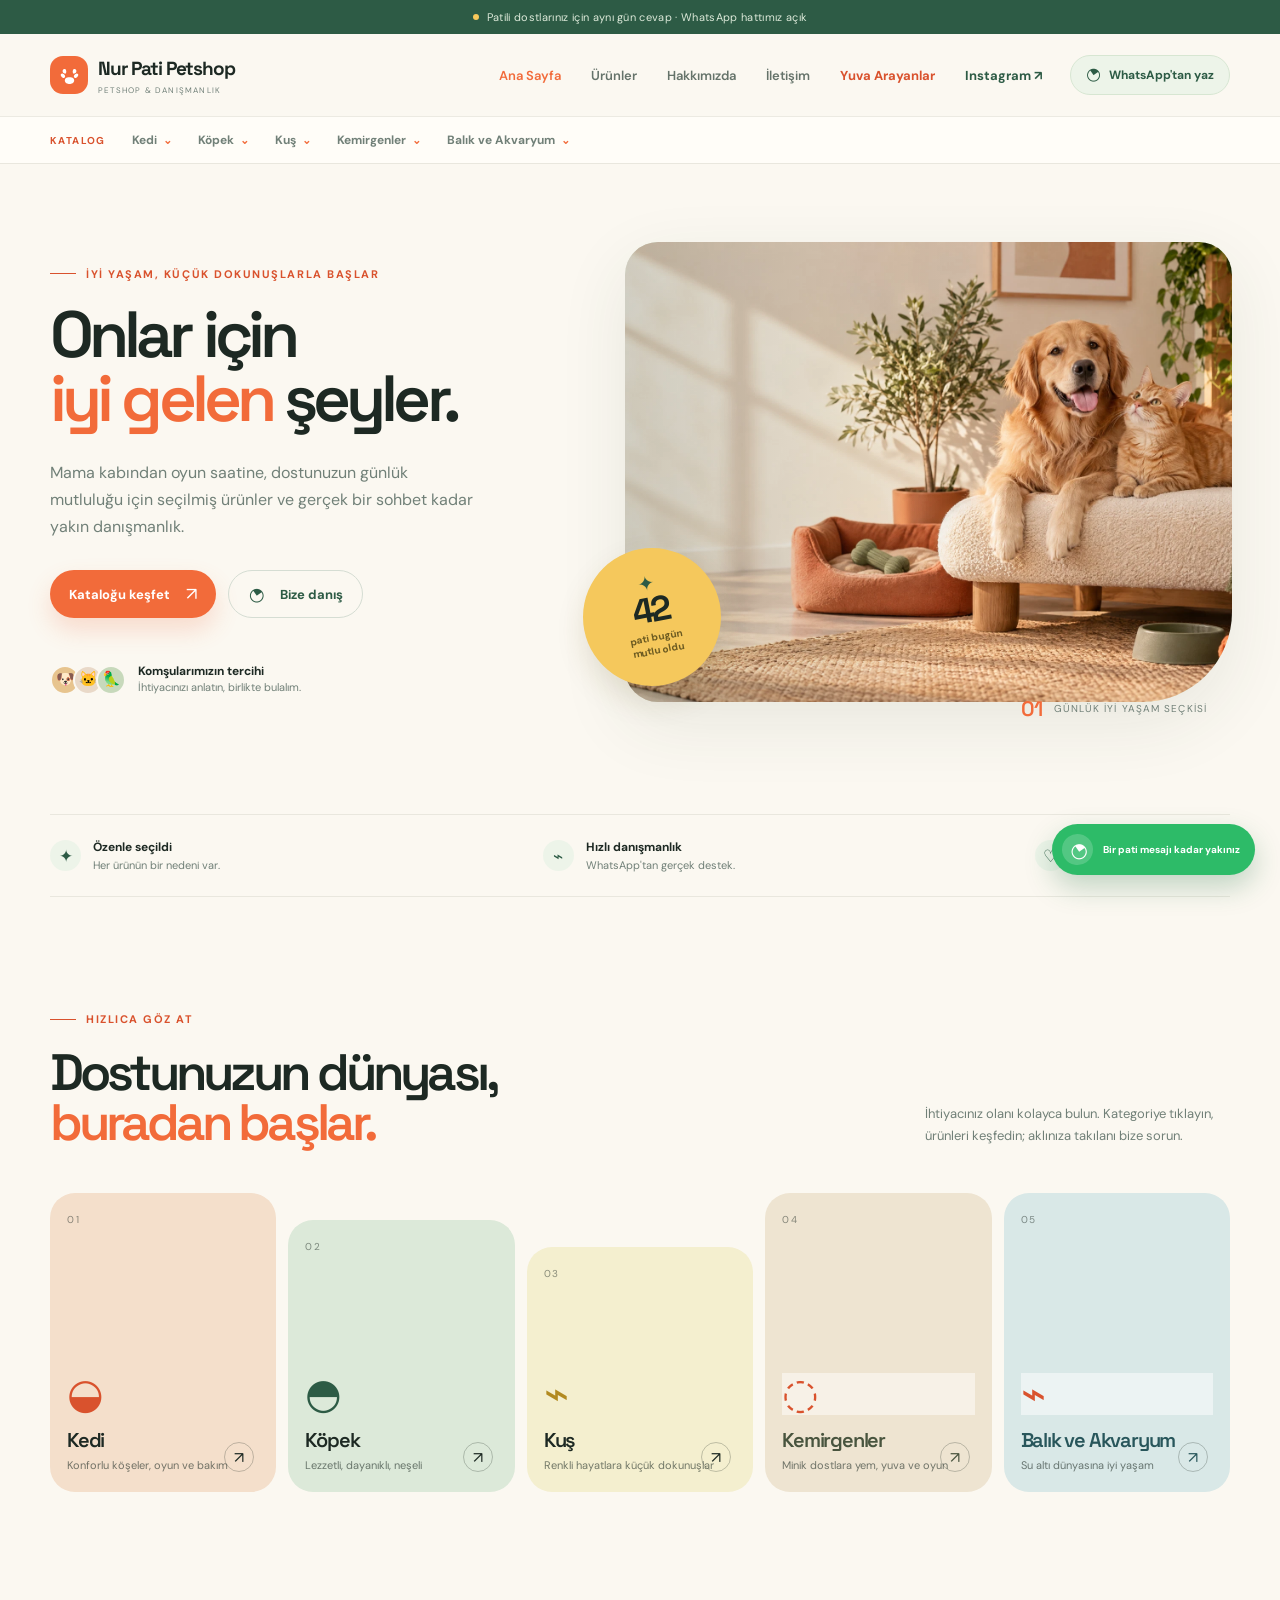
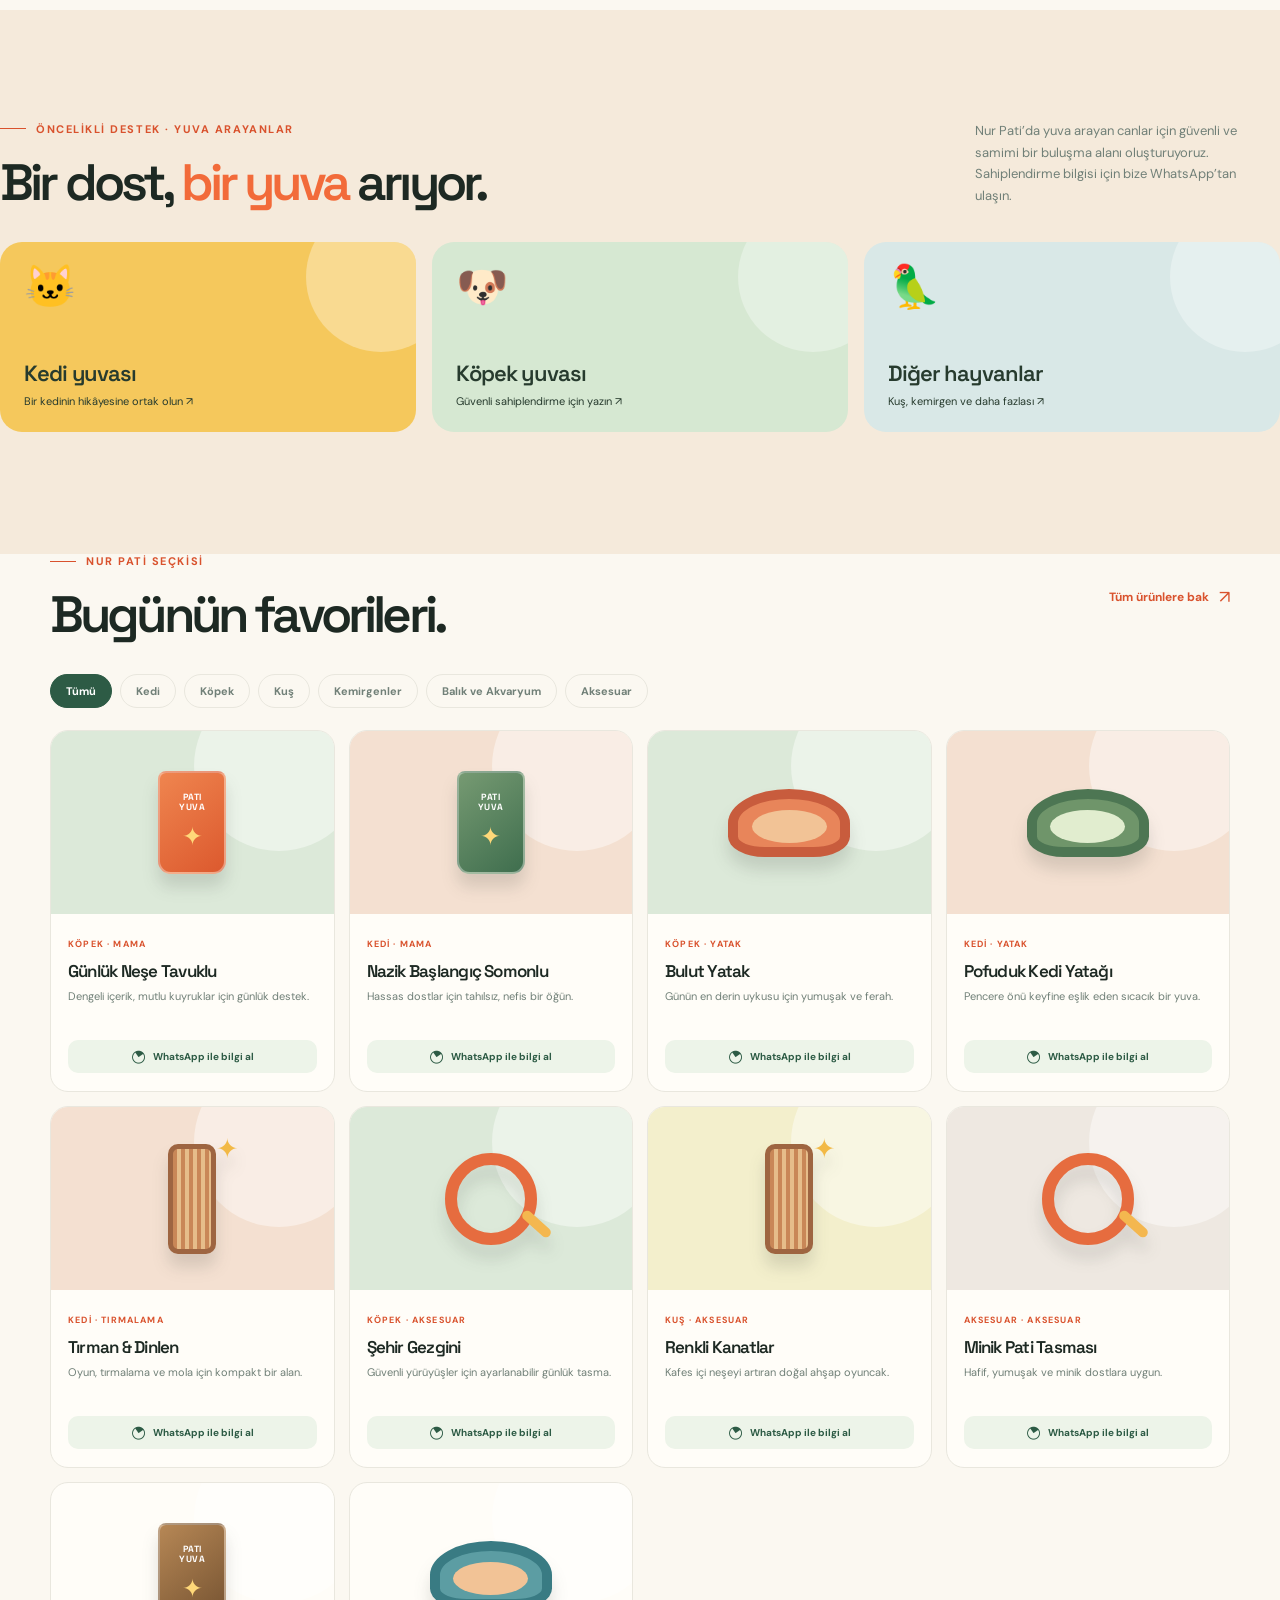
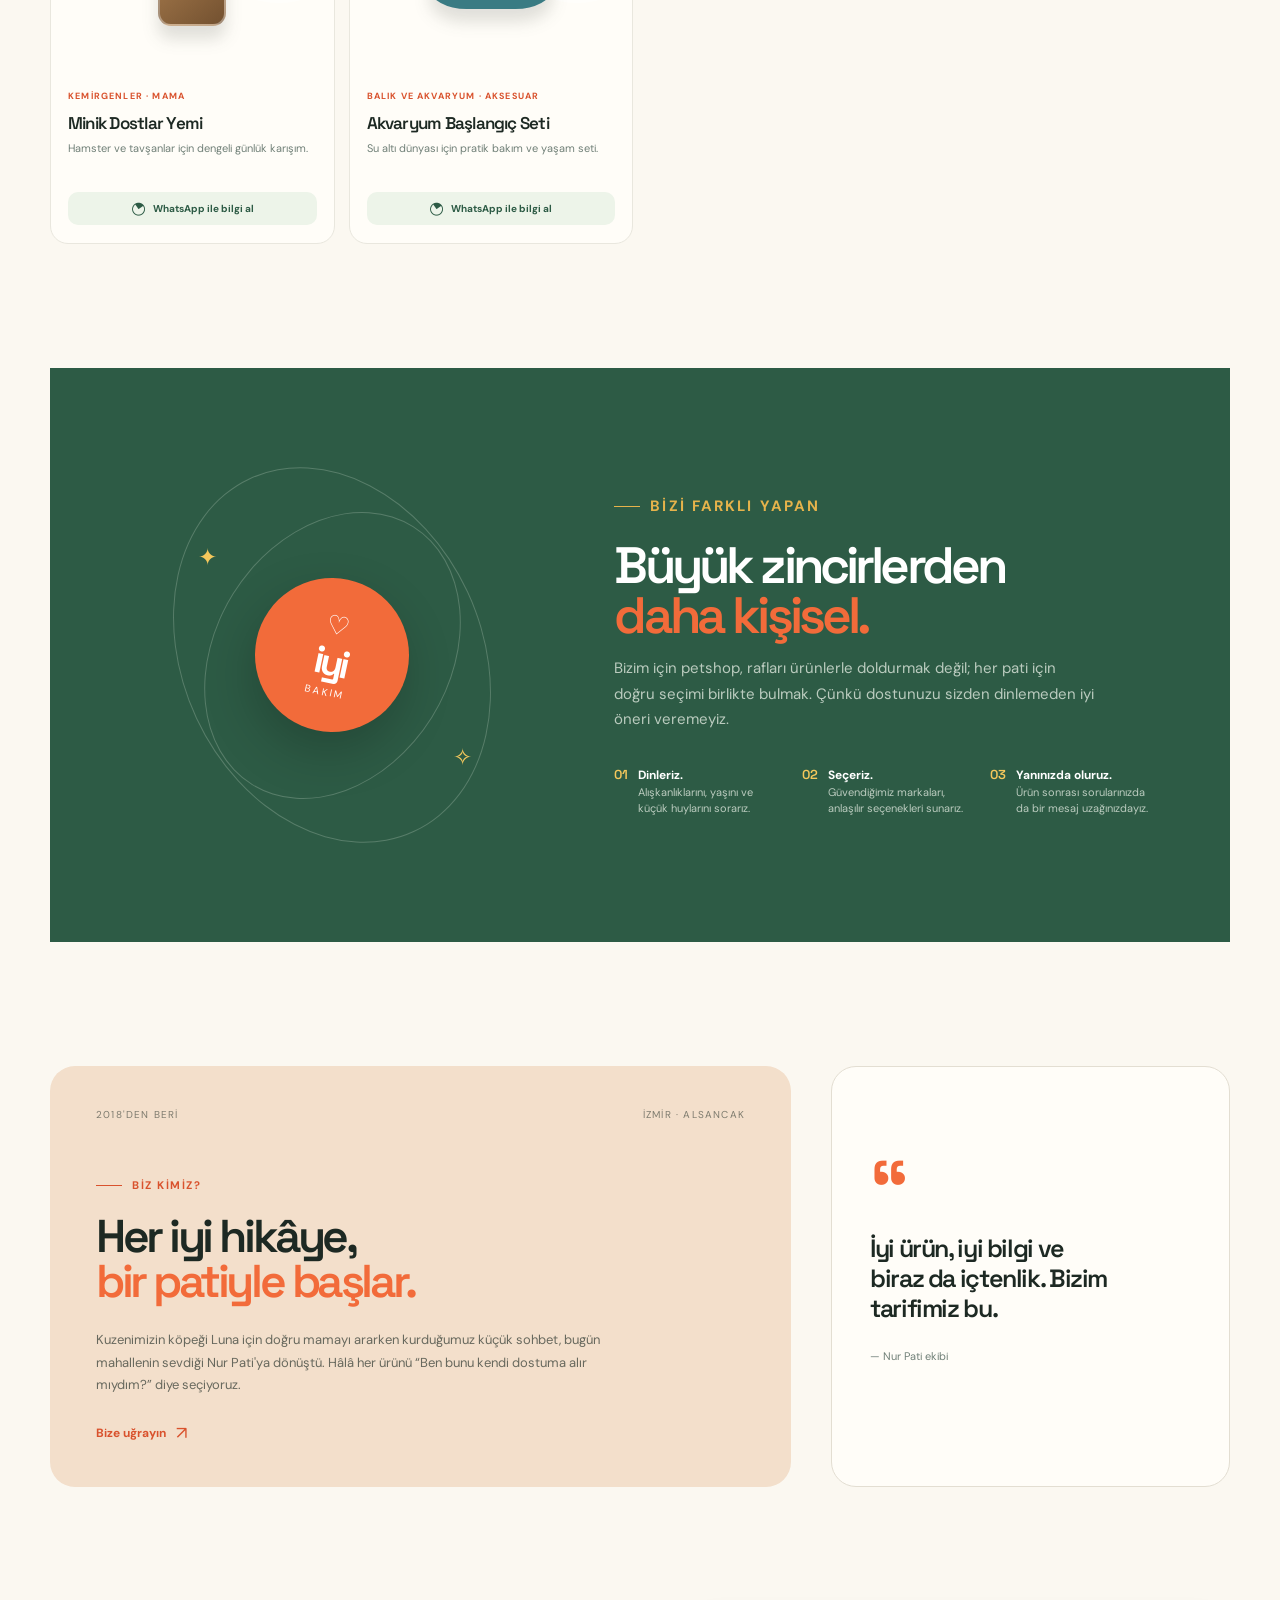
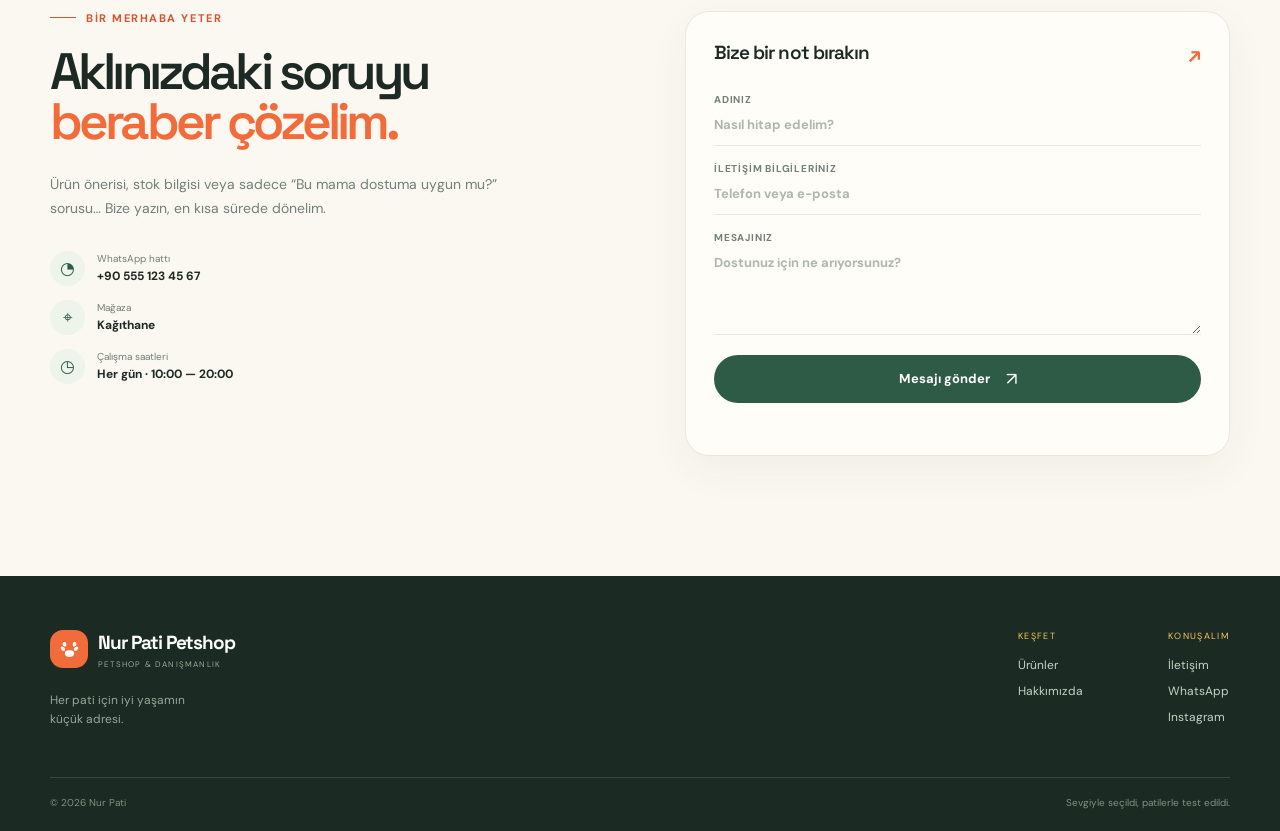
==== commit 70715db6: "Rebrand to Nur Pati and add social priority links" ====
--- a/index.html
+++ b/index.html
@@ -10,23 +10,23 @@
     <meta name="format-detection" content="telephone=no" />
     <meta name="referrer" content="strict-origin-when-cross-origin" />
     <meta http-equiv="Content-Security-Policy" content="default-src 'self'; base-uri 'self'; object-src 'none'; script-src 'self' 'unsafe-inline' https://files.manuscdn.com https://manus-analytics.com; style-src 'self' 'unsafe-inline'; font-src 'self' data:; img-src 'self' data: blob:; connect-src 'self' https://manus-analytics.com; form-action 'self'; upgrade-insecure-requests" />
-    <meta name="description" content="PatiYuva Petshop — dostlarınız için özenle seçilmiş ürünler ve WhatsApp'tan hızlı danışmanlık." />
+    <meta name="description" content="Nur Pati Petshop — dostlarınız için özenle seçilmiş ürünler ve WhatsApp'tan hızlı danışmanlık." />
     <meta property="og:type" content="website" />
     <meta property="og:locale" content="tr_TR" />
-    <meta property="og:title" content="PatiYuva Petshop — Her pati için iyi yaşam" />
+    <meta property="og:title" content="Nur Pati Petshop — Her pati için iyi yaşam" />
     <meta property="og:description" content="Dostlarınız için özenle seçilmiş petshop ürünleri ve WhatsApp'tan hızlı danışmanlık." />
     <meta property="og:url" content="https://oblomovss.github.io/" />
-    <meta property="og:site_name" content="PatiYuva Petshop" />
+    <meta property="og:site_name" content="Nur Pati Petshop" />
     <meta property="og:image" content="https://oblomovss.github.io/patiyuva-og.png" />
     <meta property="og:image:type" content="image/png" />
     <meta property="og:image:width" content="1200" />
     <meta property="og:image:height" content="675" />
-    <meta property="og:image:alt" content="PatiYuva petshop ürünleriyle mutlu bir köpek ve kedi" />
+    <meta property="og:image:alt" content="Nur Pati petshop ürünleriyle mutlu bir köpek ve kedi" />
     <meta name="twitter:card" content="summary_large_image" />
-    <meta name="twitter:title" content="PatiYuva Petshop — Her pati için iyi yaşam" />
+    <meta name="twitter:title" content="Nur Pati Petshop — Her pati için iyi yaşam" />
     <meta name="twitter:description" content="Dostlarınız için özenle seçilmiş petshop ürünleri ve WhatsApp'tan hızlı danışmanlık." />
     <meta name="twitter:image" content="https://oblomovss.github.io/patiyuva-og.png" />
-    <title>PatiYuva Petshop — Her pati için iyi yaşam</title>
+    <title>Nur Pati Petshop — Her pati için iyi yaşam</title>
     <link rel="icon" href="/patiyuva-logo.svg" type="image/svg+xml" />
     <link rel="manifest" href="/site.webmanifest" />
     <link rel="stylesheet" href="/fonts.css" />
@@ -37,19 +37,21 @@
 
     <header class="site-header" id="home">
       <div class="nav-shell">
-        <a class="brand" href="/" data-route="home" aria-label="PatiYuva ana sayfa">
+        <a class="brand" href="/" data-route="home" aria-label="Nur Pati Petshop ana sayfa">
           <span class="brand-mark" aria-hidden="true">
             <svg viewBox="0 0 48 48" role="img"><path d="M15.1 20.2c-3.5 0-6.1-3.1-5.4-6.4.6-2.8 3.1-4.2 5.1-3.2 2.1 1 2.9 4.6 2.4 6.8-.3 1.7-1.1 2.8-2.1 2.8Zm17.8 0c-1 0-1.8-1.1-2.1-2.8-.5-2.2.3-5.8 2.4-6.8 2-1 4.5.4 5.1 3.2.7 3.3-1.9 6.4-5.4 6.4ZM9.8 28.7c-2.9-1.8-5.1-4.9-3.8-7.1 1.2-2 4-2 6.4-.2 2.2 1.7 3.1 4.4 2.1 6.2-.9 1.7-2.8 2.2-4.7 1.1Zm28.4 0c-1.9 1.1-3.8.6-4.7-1.1-1-1.8-.1-4.5 2.1-6.2 2.4-1.8 5.2-1.8 6.4.2 1.3 2.2-.9 5.3-3.8 7.1Zm-14.2 13c-4.2 0-9.8-2.8-9.8-7.5 0-4 3.9-6.6 7.7-6.6 1.1 0 1.8.3 2.1.3s1-.3 2.1-.3c3.8 0 7.7 2.6 7.7 6.6 0 4.7-5.6 7.5-9.8 7.5Z" /></svg>
           </span>
-          <span class="brand-copy"><strong>PatiYuva</strong><small>petshop & danışmanlık</small></span>
+          <span class="brand-copy"><strong>Nur Pati Petshop</strong><small>petshop & danışmanlık</small></span>
         </a>
         <nav class="desktop-nav" aria-label="Ana navigasyon">
           <a href="/" data-route="home">Ana Sayfa</a>
           <a href="/urunler" data-route="products">Ürünler</a>
           <a href="/hakkimizda" data-route="about">Hakkımızda</a>
           <a href="/iletisim" data-route="contact">İletişim</a>
+          <a class="nav-priority" href="#yuva-arayanlar">Yuva Arayanlar</a>
+          <a class="nav-instagram" href="https://www.instagram.com/" target="_blank" rel="noopener noreferrer">Instagram ↗</a>
         </nav>
-        <a class="nav-whatsapp" href="https://wa.me/905551234567?text=Merhaba%20PatiYuva%2C%20bilgi%20almak%20istiyorum." target="_blank" rel="noreferrer"><span class="wa-symbol">◔</span> WhatsApp'tan yaz</a>
+        <a class="nav-whatsapp" href="https://wa.me/905551234567?text=Merhaba%20Nur%20Pati%2C%20bilgi%20almak%20istiyorum." target="_blank" rel="noreferrer"><span class="wa-symbol">◔</span> WhatsApp'tan yaz</a>
         <button class="menu-toggle" type="button" aria-label="Menüyü aç" aria-expanded="false"><span></span><span></span></button>
       </div>
       <div class="mobile-menu" aria-hidden="true">
@@ -57,6 +59,8 @@
         <a href="/urunler" data-route="products">Ürünler</a>
         <a href="/hakkimizda" data-route="about">Hakkımızda</a>
         <a href="/iletisim" data-route="contact">İletişim</a>
+        <a class="nav-priority" href="#yuva-arayanlar">Yuva Arayanlar</a>
+        <a class="nav-instagram" href="https://www.instagram.com/" target="_blank" rel="noopener noreferrer">Instagram ↗</a>
       </div>
     </header>
     <nav class="catalog-bar" aria-label="Ana kategori navigasyonu">
@@ -128,18 +132,18 @@
           <p class="hero-lead">Mama kabından oyun saatine, dostunuzun günlük mutluluğu için seçilmiş ürünler ve gerçek bir sohbet kadar yakın danışmanlık.</p>
           <div class="hero-actions">
             <a class="button button-primary" href="/urunler" data-route="products">Kataloğu keşfet <span>↗</span></a>
-            <a class="button button-ghost" href="https://wa.me/905551234567?text=Merhaba%20PatiYuva%2C%20dostum%20i%C3%A7in%20%C3%B6neri%20almak%20istiyorum." target="_blank" rel="noreferrer"><span class="wa-symbol">◔</span> Bize danış</a>
+            <a class="button button-ghost" href="https://wa.me/905551234567?text=Merhaba%20Nur%20Pati%2C%20dostum%20i%C3%A7in%20%C3%B6neri%20almak%20istiyorum." target="_blank" rel="noreferrer"><span class="wa-symbol">◔</span> Bize danış</a>
           </div>
           <div class="hero-note"><span class="note-avatars"><i>🐶</i><i>🐱</i><i>🦜</i></span><span><strong>Komşularımızın tercihi</strong><br />İhtiyacınızı anlatın, birlikte bulalım.</span></div>
         </div>
         <div class="hero-visual">
-          <div class="hero-image-wrap"><img src="/patiyuva-hero.webp" alt="PatiYuva için birlikte dinlenen bir köpek ve kedi" onerror="this.style.display='none'; this.parentElement.classList.add('image-fallback')" /></div>
+          <div class="hero-image-wrap"><img src="/patiyuva-hero.webp" alt="Nur Pati için birlikte dinlenen bir köpek ve kedi" onerror="this.style.display='none'; this.parentElement.classList.add('image-fallback')" /></div>
           <div class="hero-sticker"><span class="sticker-icon">✦</span><strong>42</strong><span>pati bugün<br />mutlu oldu</span></div>
           <div class="hero-caption"><span>01</span><span>Günlük iyi yaşam seçkisi</span></div>
         </div>
       </section>
 
-      <section class="trust-row" aria-label="PatiYuva güvenceleri">
+      <section class="trust-row" aria-label="Nur Pati güvenceleri">
         <div><span class="trust-icon">✦</span><strong>Özenle seçildi</strong><small>Her ürünün bir nedeni var.</small></div>
         <div><span class="trust-icon">⌁</span><strong>Hızlı danışmanlık</strong><small>WhatsApp'tan gerçek destek.</small></div>
         <div><span class="trust-icon">♡</span><strong>Mahalle sıcaklığı</strong><small>Tanıdık, samimi, yakın.</small></div>
@@ -157,16 +161,16 @@
       </section>
 
       <section class="homing-section page-section" id="yuva-arayanlar" aria-labelledby="homing-title">
-        <div class="section-heading split-heading"><div><p class="eyebrow"><span class="eyebrow-line"></span> Yuva arayanlar</p><h2 id="homing-title">Bir dost, <em>bir yuva</em> arıyor.</h2></div><p class="section-intro">PatiYuva’da yuva arayan canlar için güvenli ve samimi bir buluşma alanı oluşturuyoruz. Sahiplendirme bilgisi için bize WhatsApp’tan ulaşın.</p></div>
+        <div class="section-heading split-heading"><div><p class="eyebrow"><span class="eyebrow-line"></span> Öncelikli destek · Yuva arayanlar</p><h2 id="homing-title">Bir dost, <em>bir yuva</em> arıyor.</h2></div><p class="section-intro">Nur Pati’da yuva arayan canlar için güvenli ve samimi bir buluşma alanı oluşturuyoruz. Sahiplendirme bilgisi için bize WhatsApp’tan ulaşın.</p></div>
         <div class="homing-grid">
-          <a class="homing-card homing-cat" href="https://wa.me/905551234567?text=Merhaba%20PatiYuva%2C%20yuva%20arayan%20bir%20kedi%20hakk%C4%B1nda%20bilgi%20almak%20istiyorum." target="_blank" rel="noreferrer"><span>🐱</span><strong>Kedi yuvası</strong><small>Bir kedinin hikâyesine ortak olun ↗</small></a>
-          <a class="homing-card homing-dog" href="https://wa.me/905551234567?text=Merhaba%20PatiYuva%2C%20yuva%20arayan%20bir%20k%C3%B6pek%20hakk%C4%B1nda%20bilgi%20almak%20istiyorum." target="_blank" rel="noreferrer"><span>🐶</span><strong>Köpek yuvası</strong><small>Güvenli sahiplendirme için yazın ↗</small></a>
-          <a class="homing-card homing-other" href="https://wa.me/905551234567?text=Merhaba%20PatiYuva%2C%20di%C4%9Fer%20hayvanlar%20i%C3%A7in%20yuva%20arama%20bilgisi%20almak%20istiyorum." target="_blank" rel="noreferrer"><span>🦜</span><strong>Diğer hayvanlar</strong><small>Kuş, kemirgen ve daha fazlası ↗</small></a>
+          <a class="homing-card homing-cat" href="https://wa.me/905551234567?text=Merhaba%20Nur%20Pati%2C%20yuva%20arayan%20bir%20kedi%20hakk%C4%B1nda%20bilgi%20almak%20istiyorum." target="_blank" rel="noreferrer"><span>🐱</span><strong>Kedi yuvası</strong><small>Bir kedinin hikâyesine ortak olun ↗</small></a>
+          <a class="homing-card homing-dog" href="https://wa.me/905551234567?text=Merhaba%20Nur%20Pati%2C%20yuva%20arayan%20bir%20k%C3%B6pek%20hakk%C4%B1nda%20bilgi%20almak%20istiyorum." target="_blank" rel="noreferrer"><span>🐶</span><strong>Köpek yuvası</strong><small>Güvenli sahiplendirme için yazın ↗</small></a>
+          <a class="homing-card homing-other" href="https://wa.me/905551234567?text=Merhaba%20Nur%20Pati%2C%20di%C4%9Fer%20hayvanlar%20i%C3%A7in%20yuva%20arama%20bilgisi%20almak%20istiyorum." target="_blank" rel="noreferrer"><span>🦜</span><strong>Diğer hayvanlar</strong><small>Kuş, kemirgen ve daha fazlası ↗</small></a>
         </div>
       </section>
 
       <section class="featured-section page-section" id="urunler" data-page="products" aria-labelledby="products-title">
-        <div class="section-heading product-heading"><div><p class="eyebrow"><span class="eyebrow-line"></span> PatiYuva seçkisi</p><h2 id="products-title">Bugünün favorileri.</h2></div><a class="text-link" href="/urunler" data-route="products">Tüm ürünlere bak <span>↗</span></a></div>
+        <div class="section-heading product-heading"><div><p class="eyebrow"><span class="eyebrow-line"></span> Nur Pati seçkisi</p><h2 id="products-title">Bugünün favorileri.</h2></div><a class="text-link" href="/urunler" data-route="products">Tüm ürünlere bak <span>↗</span></a></div>
         <div class="filter-row" role="tablist" aria-label="Ürün kategorileri">
           <button class="filter-chip is-active" type="button" data-filter="Tümü" role="tab" aria-selected="true">Tümü</button>
           <button class="filter-chip" type="button" data-filter="Kedi" role="tab" aria-selected="false">Kedi</button>
@@ -185,7 +189,7 @@
       </section>
 
       <section class="story-section page-section" id="hakkimizda" data-page="about" aria-labelledby="story-title">
-        <div class="story-card"><div class="story-topline"><span>2018'den beri</span><span>İzmir · Alsancak</span></div><p class="eyebrow"><span class="eyebrow-line"></span> Biz kimiz?</p><h2 id="story-title">Her iyi hikâye,<br /><em>bir patiyle başlar.</em></h2><p>Kuzenimizin köpeği Luna için doğru mamayı ararken kurduğumuz küçük sohbet, bugün mahallenin sevdiği PatiYuva'ya dönüştü. Hâlâ her ürünü “Ben bunu kendi dostuma alır mıydım?” diye seçiyoruz.</p><a class="text-link" href="/iletisim" data-route="contact">Bize uğrayın <span>↗</span></a></div><div class="story-note"><span class="quote-mark">“</span><p>İyi ürün, iyi bilgi ve biraz da içtenlik. Bizim tarifimiz bu.</p><span class="quote-by">— PatiYuva ekibi</span></div>
+        <div class="story-card"><div class="story-topline"><span>2018'den beri</span><span>İzmir · Alsancak</span></div><p class="eyebrow"><span class="eyebrow-line"></span> Biz kimiz?</p><h2 id="story-title">Her iyi hikâye,<br /><em>bir patiyle başlar.</em></h2><p>Kuzenimizin köpeği Luna için doğru mamayı ararken kurduğumuz küçük sohbet, bugün mahallenin sevdiği Nur Pati'ya dönüştü. Hâlâ her ürünü “Ben bunu kendi dostuma alır mıydım?” diye seçiyoruz.</p><a class="text-link" href="/iletisim" data-route="contact">Bize uğrayın <span>↗</span></a></div><div class="story-note"><span class="quote-mark">“</span><p>İyi ürün, iyi bilgi ve biraz da içtenlik. Bizim tarifimiz bu.</p><span class="quote-by">— Nur Pati ekibi</span></div>
       </section>
 
       <section class="contact-section page-section" id="iletisim" data-page="contact" aria-labelledby="contact-title">
@@ -194,9 +198,9 @@
       </section>
     </main>
 
-    <footer class="site-footer"><div class="footer-brand"><a class="brand" href="/" data-route="home"><span class="brand-mark" aria-hidden="true"><svg viewBox="0 0 48 48"><path d="M15.1 20.2c-3.5 0-6.1-3.1-5.4-6.4.6-2.8 3.1-4.2 5.1-3.2 2.1 1 2.9 4.6 2.4 6.8-.3 1.7-1.1 2.8-2.1 2.8Zm17.8 0c-1 0-1.8-1.1-2.1-2.8-.5-2.2.3-5.8 2.4-6.8 2-1 4.5.4 5.1 3.2.7 3.3-1.9 6.4-5.4 6.4ZM9.8 28.7c-2.9-1.8-5.1-4.9-3.8-7.1 1.2-2 4-2 6.4-.2 2.2 1.7 3.1 4.4 2.1 6.2-.9 1.7-2.8 2.2-4.7 1.1Zm28.4 0c-1.9 1.1-3.8.6-4.7-1.1-1-1.8-.1-4.5 2.1-6.2 2.4-1.8 5.2-1.8 6.4.2 1.3 2.2-.9 5.3-3.8 7.1Zm-14.2 13c-4.2 0-9.8-2.8-9.8-7.5 0-4 3.9-6.6 7.7-6.6 1.1 0 1.8.3 2.1.3s1-.3 2.1-.3c3.8 0 7.7 2.6 7.7 6.6 0 4.7-5.6 7.5-9.8 7.5Z" /></svg></span><span class="brand-copy"><strong>PatiYuva</strong><small>petshop & danışmanlık</small></span></a><p>Her pati için iyi yaşamın<br />küçük adresi.</p></div><div class="footer-links"><div><small>Keşfet</small><a href="/urunler" data-route="products">Ürünler</a><a href="/hakkimizda" data-route="about">Hakkımızda</a></div><div><small>Konuşalım</small><a href="/iletisim" data-route="contact">İletişim</a><a href="https://wa.me/905551234567" target="_blank" rel="noreferrer">WhatsApp</a></div></div><div class="footer-bottom"><span>© 2026 PatiYuva</span><span>Sevgiyle seçildi, patilerle test edildi.</span></div></footer>
-
-    <a class="floating-whatsapp" href="https://wa.me/905551234567?text=Merhaba%20PatiYuva%2C%20yard%C4%B1mc%C4%B1%20olur%20musunuz%3F" target="_blank" rel="noreferrer" aria-label="WhatsApp üzerinden PatiYuva'ya ulaşın"><span class="floating-wa-icon">◔</span><span class="floating-wa-label">Bir pati mesajı kadar yakınız</span></a>
+    <footer class="site-footer"><div class="footer-brand"><a class="brand" href="/" data-route="home"><span class="brand-mark" aria-hidden="true"><svg viewBox="0 0 48 48"><path d="M15.1 20.2c-3.5 0-6.1-3.1-5.4-6.4.6-2.8 3.1-4.2 5.1-3.2 2.1 1 2.9 4.6 2.4 6.8-.3 1.7-1.1 2.8-2.1 2.8Zm17.8 0c-1 0-1.8-1.1-2.1-2.8-.5-2.2.3-5.8 2.4-6.8 2-1 4.5.4 5.1 3.2.7 3.3-1.9 6.4-5.4 6.4ZM9.8 28.7c-2.9-1.8-5.1-4.9-3.8-7.1 1.2-2 4-2 6.4-.2 2.2 1.7 3.1 4.4 2.1 6.2-.9 1.7-2.8 2.2-4.7 1.1Zm28.4 0c-1.9 1.1-3.8.6-4.7-1.1-1-1.8-.1-4.5 2.1-6.2 2.4-1.8 5.2-1.8 6.4.2 1.3 2.2-.9 5.3-3.8 7.1Zm-14.2 13c-4.2 0-9.8-2.8-9.8-7.5 0-4 3.9-6.6 7.7-6.6 1.1 0 1.8.3 2.1.3s1-.3 2.1-.3c3.8 0 7.7 2.6 7.7 6.6 0 4.7-5.6 7.5-9.8 7.5Z" /></svg></span><span class="brand-copy"><strong>Nur Pati Petshop</strong><small>petshop & danışmanlık</small></span></a><p>Her pati için iyi yaşamın<br />küçük adresi.</p></div><div class="footer-links"><div><small>Keşfet</small><a href="/urunler" data-route="products">Ürünler</a><a href="/hakkimizda" data-route="about">Hakkımızda</a></div><div><small>Konuşalım</small><a href="/iletisim" data-route="contact">İletişim</a><a href="https://wa.me/905551234567" target="_blank" rel="noreferrer">WhatsApp</a><a href="https://www.instagram.com/" target="_blank" rel="noopener noreferrer">Instagram</a></div></div><div class="footer-bottom"><span>© 2026 Nur Pati</span><span>Sevgiyle seçildi, patilerle test edildi.</span></div></footer>
+
+    <a class="floating-whatsapp" href="https://wa.me/905551234567?text=Merhaba%20Nur%20Pati%2C%20yard%C4%B1mc%C4%B1%20olur%20musunuz%3F" target="_blank" rel="noreferrer" aria-label="WhatsApp üzerinden Nur Pati'ya ulaşın"><span class="floating-wa-icon">◔</span><span class="floating-wa-label">Bir pati mesajı kadar yakınız</span></a>
     <script src="/app.js" defer></script>
   </body>
 </html>
--- a/styles.css
+++ b/styles.css
@@ -55,3 +55,9 @@
 .art-bed.aquarium-set{background:#5c9da3;border-color:#397b83}
 @media(max-width:900px){.category-layout{grid-template-columns:repeat(3,1fr)}.category-card{min-height:210px}}
 @media(max-width:650px){.category-layout{grid-template-columns:1fr 1fr}.category-card{min-height:180px;padding:17px 14px}.category-card strong{font-size:18px}.catalog-direct{font-size:10px!important}}
+
+/* Nur Pati Petshop priority actions */
+.nav-priority{color:var(--orange-deep)!important;font-weight:800!important}
+.nav-instagram{color:var(--green)!important;font-weight:700!important}
+.nav-priority:hover,.nav-instagram:hover{opacity:.72}
+@media(max-width:650px){.mobile-menu .nav-priority{padding-top:5px;border-top:1px solid var(--line)}}
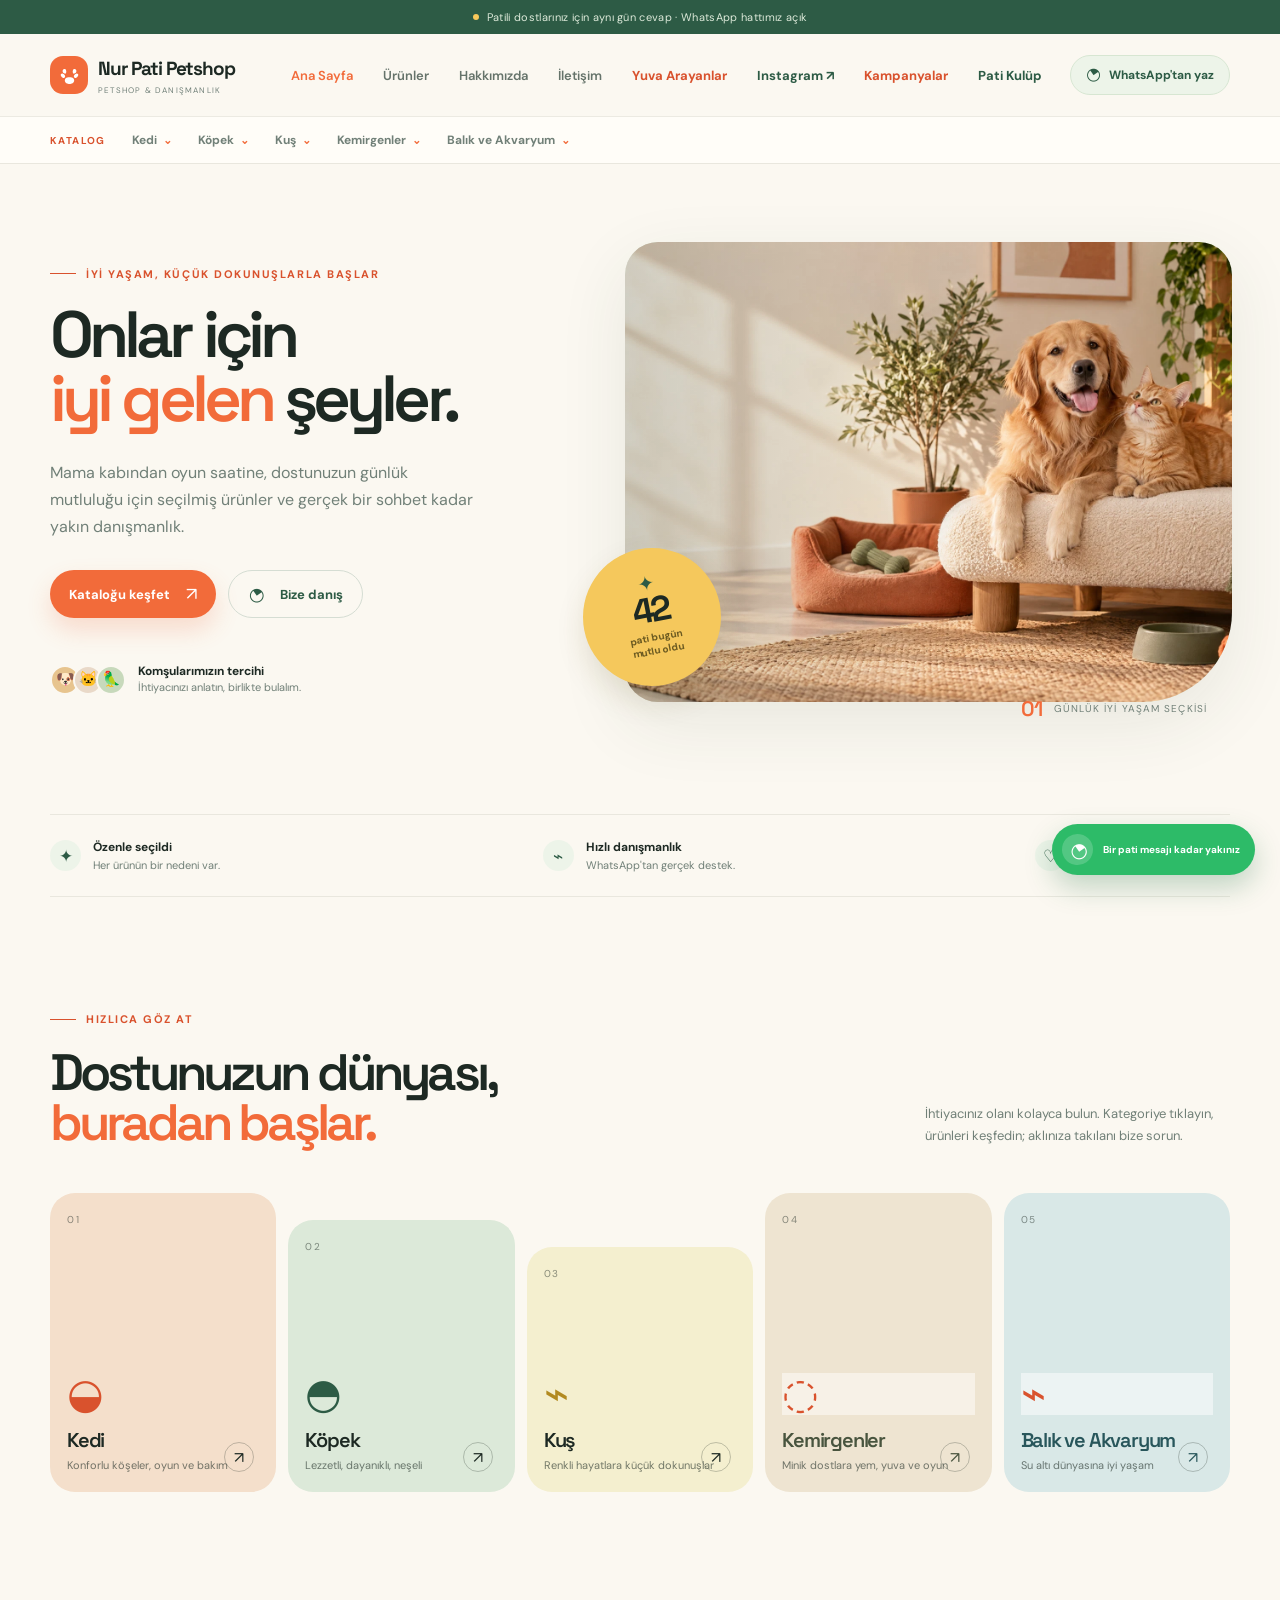
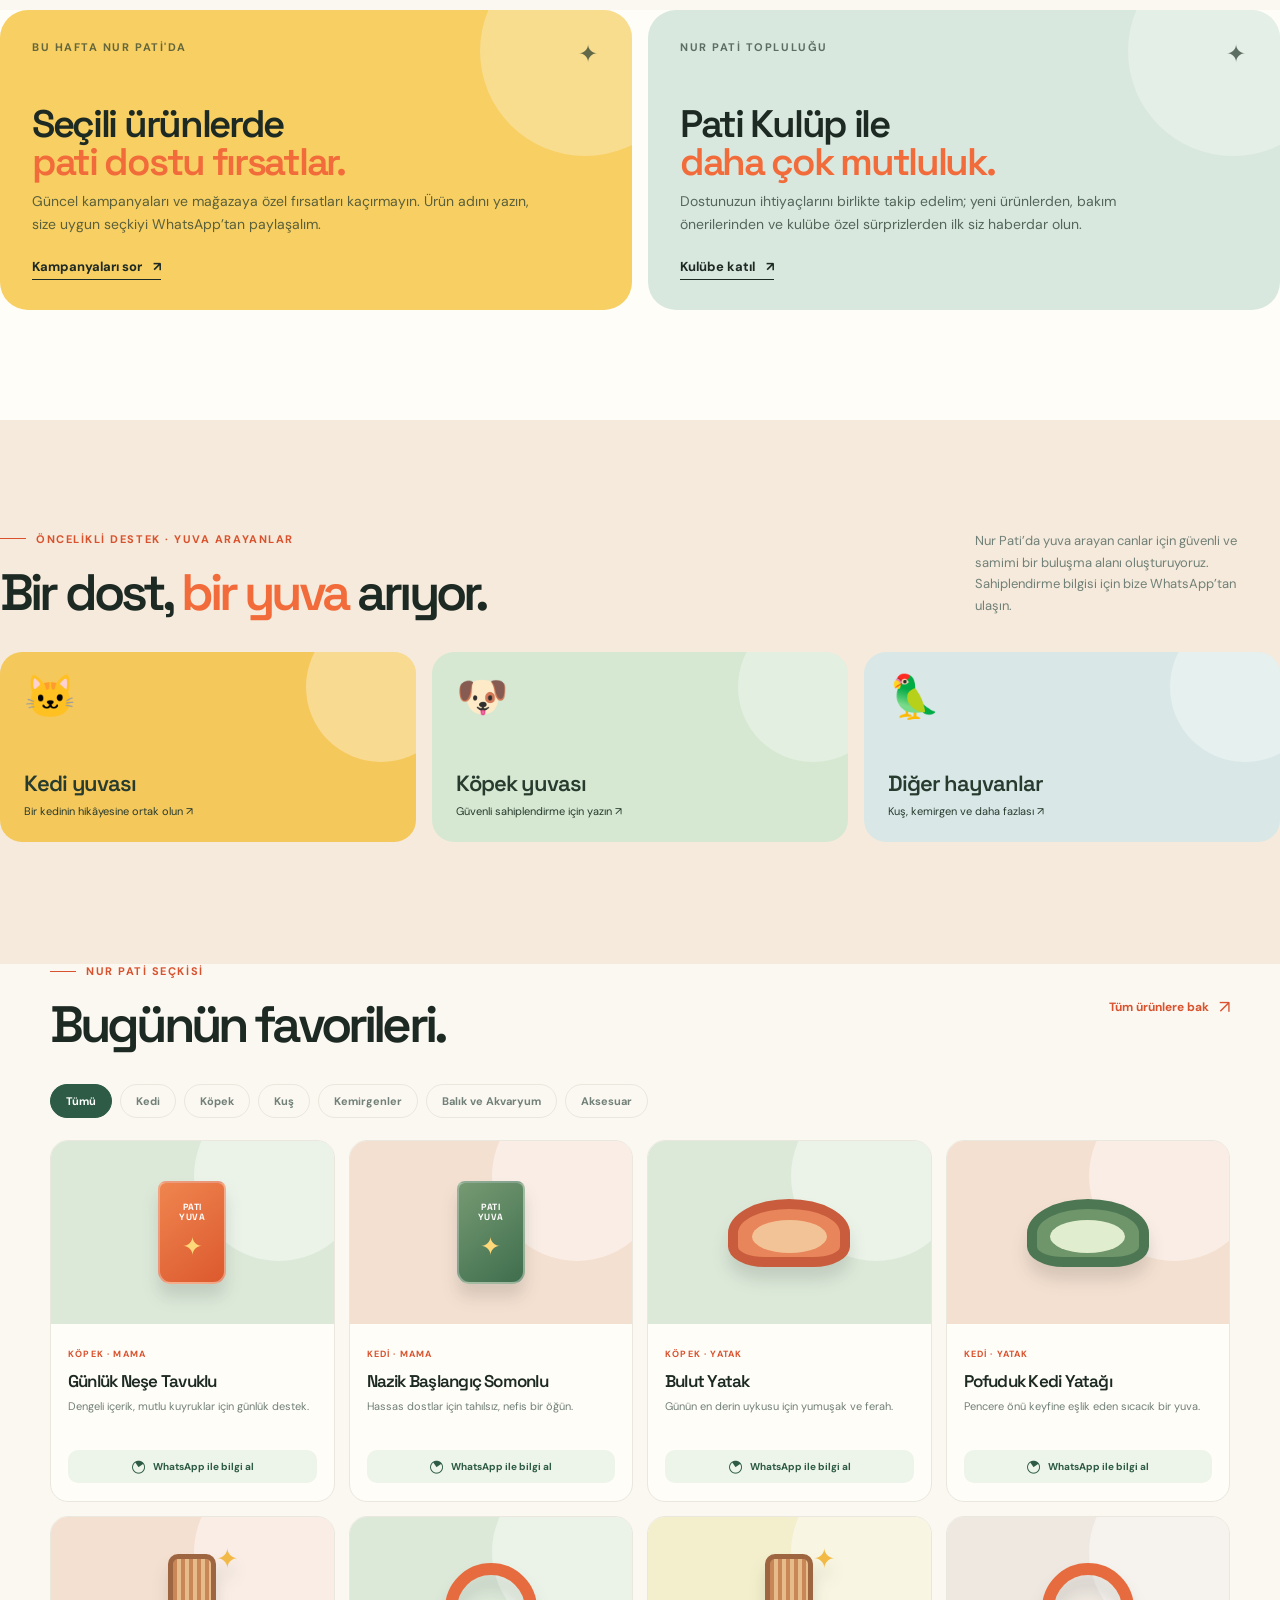
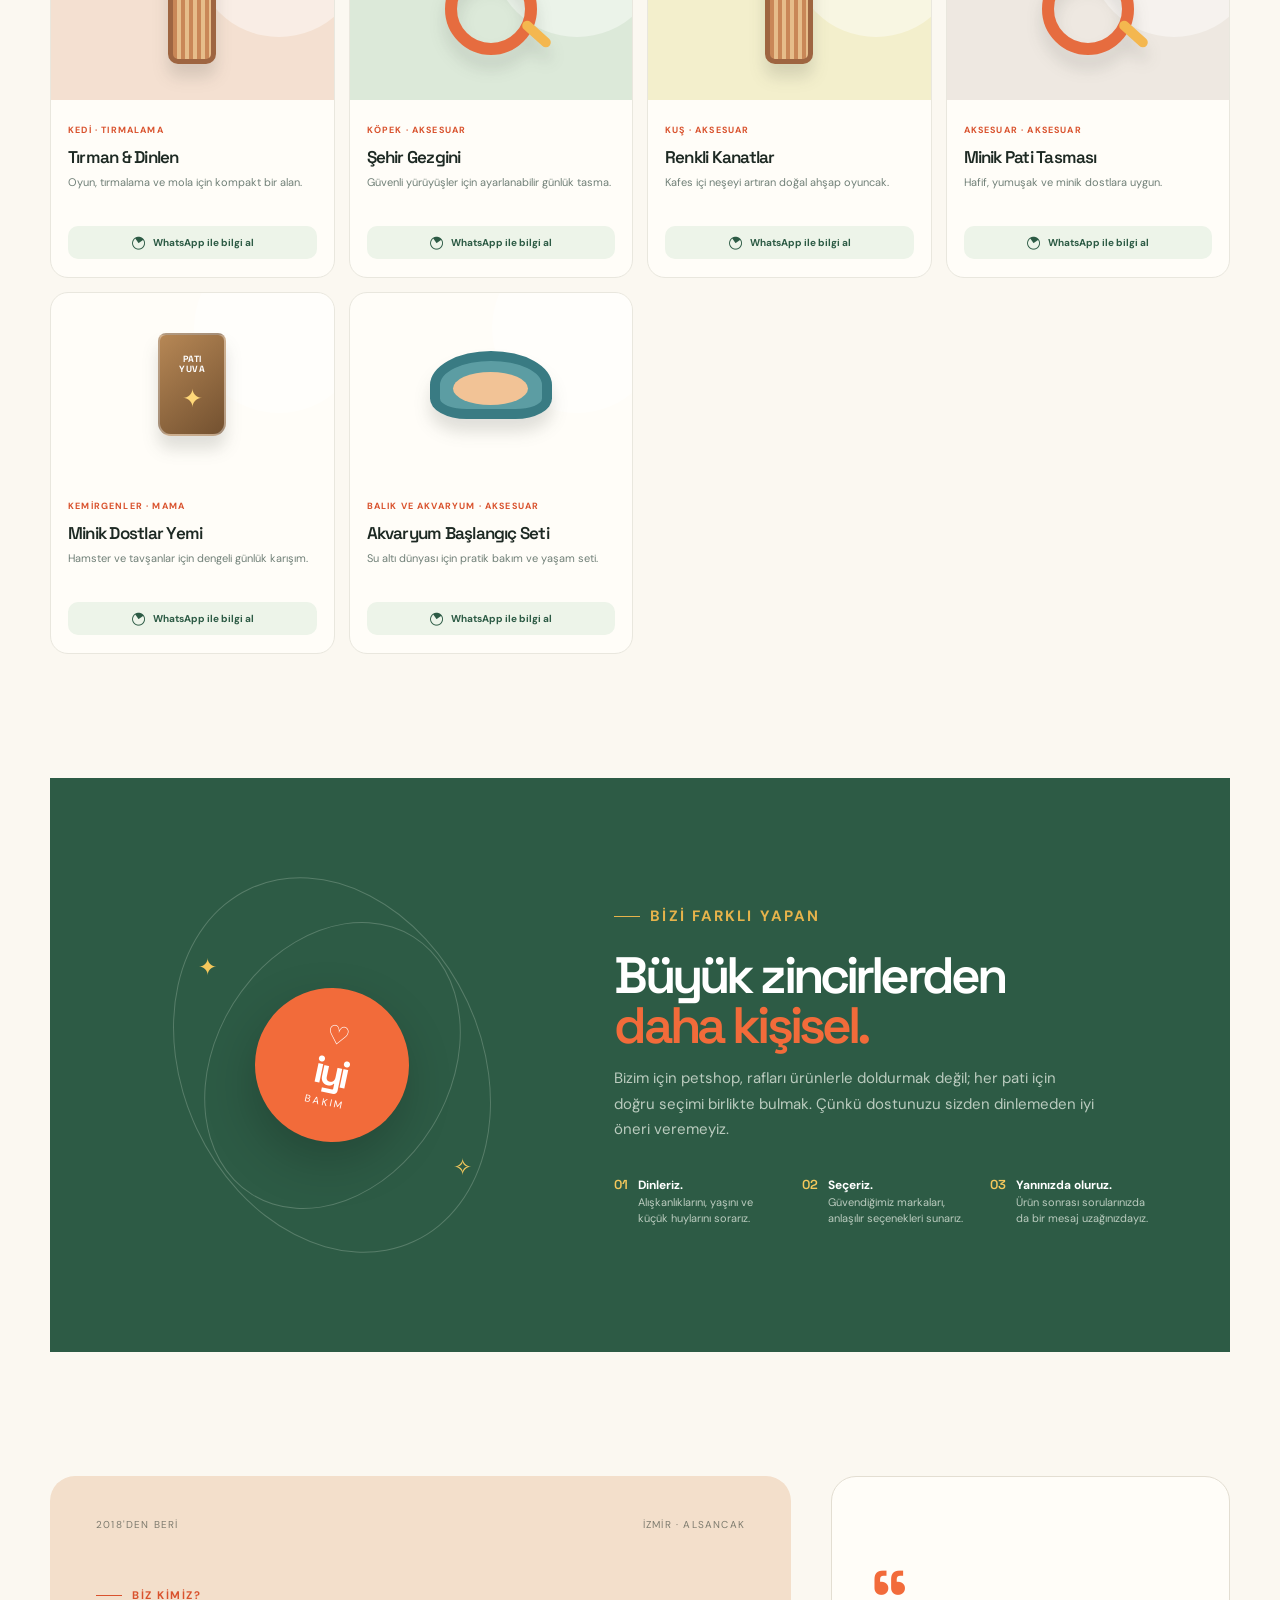
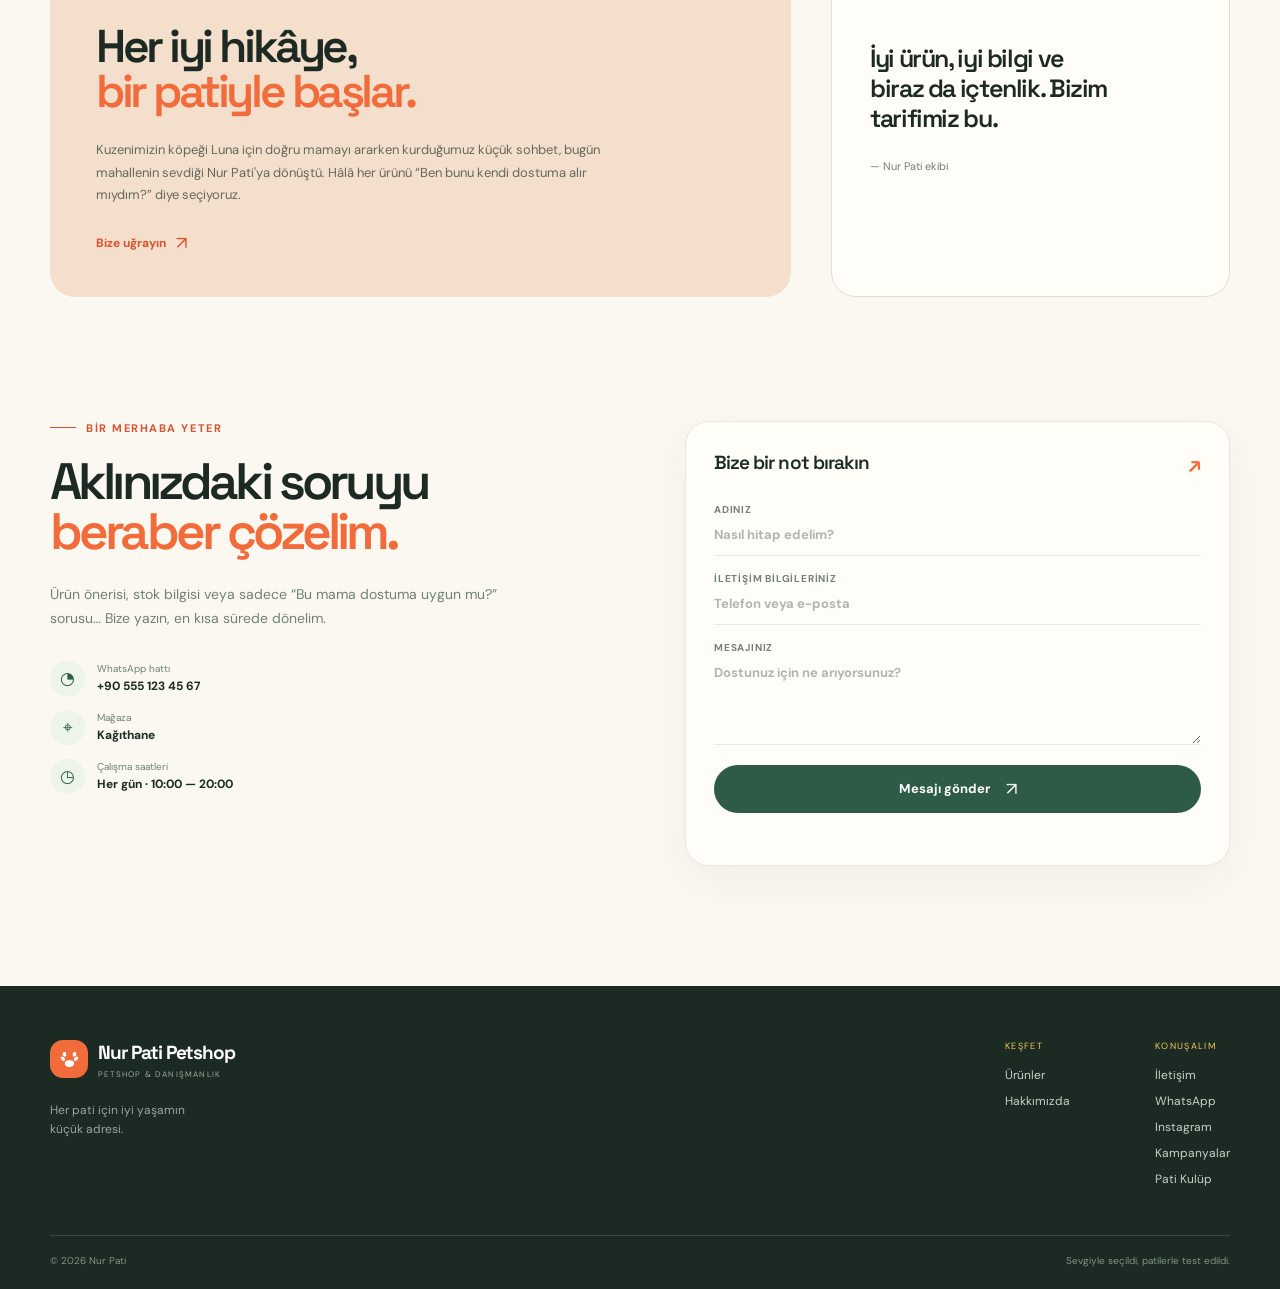
==== commit 196f7d5f: "Add campaigns and Pati Club sections" ====
--- a/index.html
+++ b/index.html
@@ -50,6 +50,8 @@
           <a href="/iletisim" data-route="contact">İletişim</a>
           <a class="nav-priority" href="#yuva-arayanlar">Yuva Arayanlar</a>
           <a class="nav-instagram" href="https://www.instagram.com/" target="_blank" rel="noopener noreferrer">Instagram ↗</a>
+          <a class="nav-campaign" href="#kampanyalar">Kampanyalar</a>
+          <a class="nav-club" href="#pati-kulup">Pati Kulüp</a>
         </nav>
         <a class="nav-whatsapp" href="https://wa.me/905551234567?text=Merhaba%20Nur%20Pati%2C%20bilgi%20almak%20istiyorum." target="_blank" rel="noreferrer"><span class="wa-symbol">◔</span> WhatsApp'tan yaz</a>
         <button class="menu-toggle" type="button" aria-label="Menüyü aç" aria-expanded="false"><span></span><span></span></button>
@@ -61,6 +63,8 @@
         <a href="/iletisim" data-route="contact">İletişim</a>
         <a class="nav-priority" href="#yuva-arayanlar">Yuva Arayanlar</a>
         <a class="nav-instagram" href="https://www.instagram.com/" target="_blank" rel="noopener noreferrer">Instagram ↗</a>
+        <a class="nav-campaign" href="#kampanyalar">Kampanyalar</a>
+        <a class="nav-club" href="#pati-kulup">Pati Kulüp</a>
       </div>
     </header>
     <nav class="catalog-bar" aria-label="Ana kategori navigasyonu">
@@ -160,6 +164,22 @@
         </div>
       </section>
 
+      <section class="promo-section page-section" aria-label="Kampanyalar ve Pati Kulüp">
+        <div class="promo-grid">
+          <article class="promo-card promo-campaign" id="kampanyalar">
+            <div class="promo-kicker">Bu hafta Nur Pati'da</div>
+            <h2>Seçili ürünlerde<br /><em>pati dostu fırsatlar.</em></h2>
+            <p>Güncel kampanyaları ve mağazaya özel fırsatları kaçırmayın. Ürün adını yazın, size uygun seçkiyi WhatsApp’tan paylaşalım.</p>
+            <a class="promo-link" href="https://wa.me/905551234567?text=Merhaba%20Nur%20Pati%2C%20g%C3%BCncel%20kampanyalar%C4%B1%20%C3%B6%C4%9Frenmek%20istiyorum." target="_blank" rel="noreferrer">Kampanyaları sor <span>↗</span></a>
+          </article>
+          <article class="promo-card promo-club" id="pati-kulup">
+            <div class="promo-kicker">Nur Pati topluluğu</div>
+            <h2>Pati Kulüp ile<br /><em>daha çok mutluluk.</em></h2>
+            <p>Dostunuzun ihtiyaçlarını birlikte takip edelim; yeni ürünlerden, bakım önerilerinden ve kulübe özel sürprizlerden ilk siz haberdar olun.</p>
+            <a class="promo-link" href="https://wa.me/905551234567?text=Merhaba%20Nur%20Pati%2C%20Pati%20Kul%C3%BCp%20hakk%C4%B1nda%20bilgi%20almak%20istiyorum." target="_blank" rel="noreferrer">Kulübe katıl <span>↗</span></a>
+          </article>
+        </div>
+      </section>
       <section class="homing-section page-section" id="yuva-arayanlar" aria-labelledby="homing-title">
         <div class="section-heading split-heading"><div><p class="eyebrow"><span class="eyebrow-line"></span> Öncelikli destek · Yuva arayanlar</p><h2 id="homing-title">Bir dost, <em>bir yuva</em> arıyor.</h2></div><p class="section-intro">Nur Pati’da yuva arayan canlar için güvenli ve samimi bir buluşma alanı oluşturuyoruz. Sahiplendirme bilgisi için bize WhatsApp’tan ulaşın.</p></div>
         <div class="homing-grid">
@@ -198,7 +218,7 @@
       </section>
     </main>
 
-    <footer class="site-footer"><div class="footer-brand"><a class="brand" href="/" data-route="home"><span class="brand-mark" aria-hidden="true"><svg viewBox="0 0 48 48"><path d="M15.1 20.2c-3.5 0-6.1-3.1-5.4-6.4.6-2.8 3.1-4.2 5.1-3.2 2.1 1 2.9 4.6 2.4 6.8-.3 1.7-1.1 2.8-2.1 2.8Zm17.8 0c-1 0-1.8-1.1-2.1-2.8-.5-2.2.3-5.8 2.4-6.8 2-1 4.5.4 5.1 3.2.7 3.3-1.9 6.4-5.4 6.4ZM9.8 28.7c-2.9-1.8-5.1-4.9-3.8-7.1 1.2-2 4-2 6.4-.2 2.2 1.7 3.1 4.4 2.1 6.2-.9 1.7-2.8 2.2-4.7 1.1Zm28.4 0c-1.9 1.1-3.8.6-4.7-1.1-1-1.8-.1-4.5 2.1-6.2 2.4-1.8 5.2-1.8 6.4.2 1.3 2.2-.9 5.3-3.8 7.1Zm-14.2 13c-4.2 0-9.8-2.8-9.8-7.5 0-4 3.9-6.6 7.7-6.6 1.1 0 1.8.3 2.1.3s1-.3 2.1-.3c3.8 0 7.7 2.6 7.7 6.6 0 4.7-5.6 7.5-9.8 7.5Z" /></svg></span><span class="brand-copy"><strong>Nur Pati Petshop</strong><small>petshop & danışmanlık</small></span></a><p>Her pati için iyi yaşamın<br />küçük adresi.</p></div><div class="footer-links"><div><small>Keşfet</small><a href="/urunler" data-route="products">Ürünler</a><a href="/hakkimizda" data-route="about">Hakkımızda</a></div><div><small>Konuşalım</small><a href="/iletisim" data-route="contact">İletişim</a><a href="https://wa.me/905551234567" target="_blank" rel="noreferrer">WhatsApp</a><a href="https://www.instagram.com/" target="_blank" rel="noopener noreferrer">Instagram</a></div></div><div class="footer-bottom"><span>© 2026 Nur Pati</span><span>Sevgiyle seçildi, patilerle test edildi.</span></div></footer>
+    <footer class="site-footer"><div class="footer-brand"><a class="brand" href="/" data-route="home"><span class="brand-mark" aria-hidden="true"><svg viewBox="0 0 48 48"><path d="M15.1 20.2c-3.5 0-6.1-3.1-5.4-6.4.6-2.8 3.1-4.2 5.1-3.2 2.1 1 2.9 4.6 2.4 6.8-.3 1.7-1.1 2.8-2.1 2.8Zm17.8 0c-1 0-1.8-1.1-2.1-2.8-.5-2.2.3-5.8 2.4-6.8 2-1 4.5.4 5.1 3.2.7 3.3-1.9 6.4-5.4 6.4ZM9.8 28.7c-2.9-1.8-5.1-4.9-3.8-7.1 1.2-2 4-2 6.4-.2 2.2 1.7 3.1 4.4 2.1 6.2-.9 1.7-2.8 2.2-4.7 1.1Zm28.4 0c-1.9 1.1-3.8.6-4.7-1.1-1-1.8-.1-4.5 2.1-6.2 2.4-1.8 5.2-1.8 6.4.2 1.3 2.2-.9 5.3-3.8 7.1Zm-14.2 13c-4.2 0-9.8-2.8-9.8-7.5 0-4 3.9-6.6 7.7-6.6 1.1 0 1.8.3 2.1.3s1-.3 2.1-.3c3.8 0 7.7 2.6 7.7 6.6 0 4.7-5.6 7.5-9.8 7.5Z" /></svg></span><span class="brand-copy"><strong>Nur Pati Petshop</strong><small>petshop & danışmanlık</small></span></a><p>Her pati için iyi yaşamın<br />küçük adresi.</p></div><div class="footer-links"><div><small>Keşfet</small><a href="/urunler" data-route="products">Ürünler</a><a href="/hakkimizda" data-route="about">Hakkımızda</a></div><div><small>Konuşalım</small><a href="/iletisim" data-route="contact">İletişim</a><a href="https://wa.me/905551234567" target="_blank" rel="noreferrer">WhatsApp</a><a href="https://www.instagram.com/" target="_blank" rel="noopener noreferrer">Instagram</a><a href="#kampanyalar">Kampanyalar</a><a href="#pati-kulup">Pati Kulüp</a></div></div><div class="footer-bottom"><span>© 2026 Nur Pati</span><span>Sevgiyle seçildi, patilerle test edildi.</span></div></footer>
 
     <a class="floating-whatsapp" href="https://wa.me/905551234567?text=Merhaba%20Nur%20Pati%2C%20yard%C4%B1mc%C4%B1%20olur%20musunuz%3F" target="_blank" rel="noreferrer" aria-label="WhatsApp üzerinden Nur Pati'ya ulaşın"><span class="floating-wa-icon">◔</span><span class="floating-wa-label">Bir pati mesajı kadar yakınız</span></a>
     <script src="/app.js" defer></script>
--- a/styles.css
+++ b/styles.css
@@ -61,3 +61,21 @@
 .nav-instagram{color:var(--green)!important;font-weight:700!important}
 .nav-priority:hover,.nav-instagram:hover{opacity:.72}
 @media(max-width:650px){.mobile-menu .nav-priority{padding-top:5px;border-top:1px solid var(--line)}}
+
+/* Campaign and community cards */
+.promo-section{padding:0 0 110px;background:var(--paper)}
+.promo-grid{display:grid;grid-template-columns:1fr 1fr;gap:16px}
+.promo-card{min-height:300px;border-radius:28px;padding:30px 32px;display:flex;flex-direction:column;align-items:flex-start;justify-content:flex-end;position:relative;overflow:hidden}
+.promo-card:before{content:"";position:absolute;width:210px;height:210px;border-radius:50%;right:-58px;top:-64px;background:rgba(255,255,255,.28)}
+.promo-card:after{content:"✦";position:absolute;right:34px;top:28px;font-size:24px;color:rgba(39,59,46,.72)}
+.promo-card>*{position:relative;z-index:1}
+.promo-kicker{font-size:11px;letter-spacing:.14em;text-transform:uppercase;font-weight:800;margin-bottom:auto;color:rgba(39,59,46,.7)}
+.promo-card h2{max-width:420px;margin:26px 0 10px;font:600 clamp(27px,3vw,40px)/.98 'Space Grotesk';letter-spacing:-.06em;color:var(--ink)}
+.promo-card p{max-width:500px;margin:0 0 22px;color:rgba(39,59,46,.75);font-size:14px;line-height:1.65}
+.promo-link{font-size:13px;font-weight:800;color:var(--ink);border-bottom:1px solid currentColor;padding-bottom:4px}
+.promo-link span{margin-left:8px}
+.promo-campaign{background:#f7cf62}.promo-club{background:#d9e8df}
+.nav-campaign{color:var(--orange-deep)!important;font-weight:800!important}.nav-club{color:var(--green)!important;font-weight:800!important}
+.nav-campaign:hover,.nav-club:hover{opacity:.72}
+@media(max-width:800px){.promo-grid{grid-template-columns:1fr}.promo-section{padding-bottom:78px}}
+@media(max-width:650px){.mobile-menu .nav-campaign,.mobile-menu .nav-club{padding-top:5px;border-top:1px solid var(--line)}}
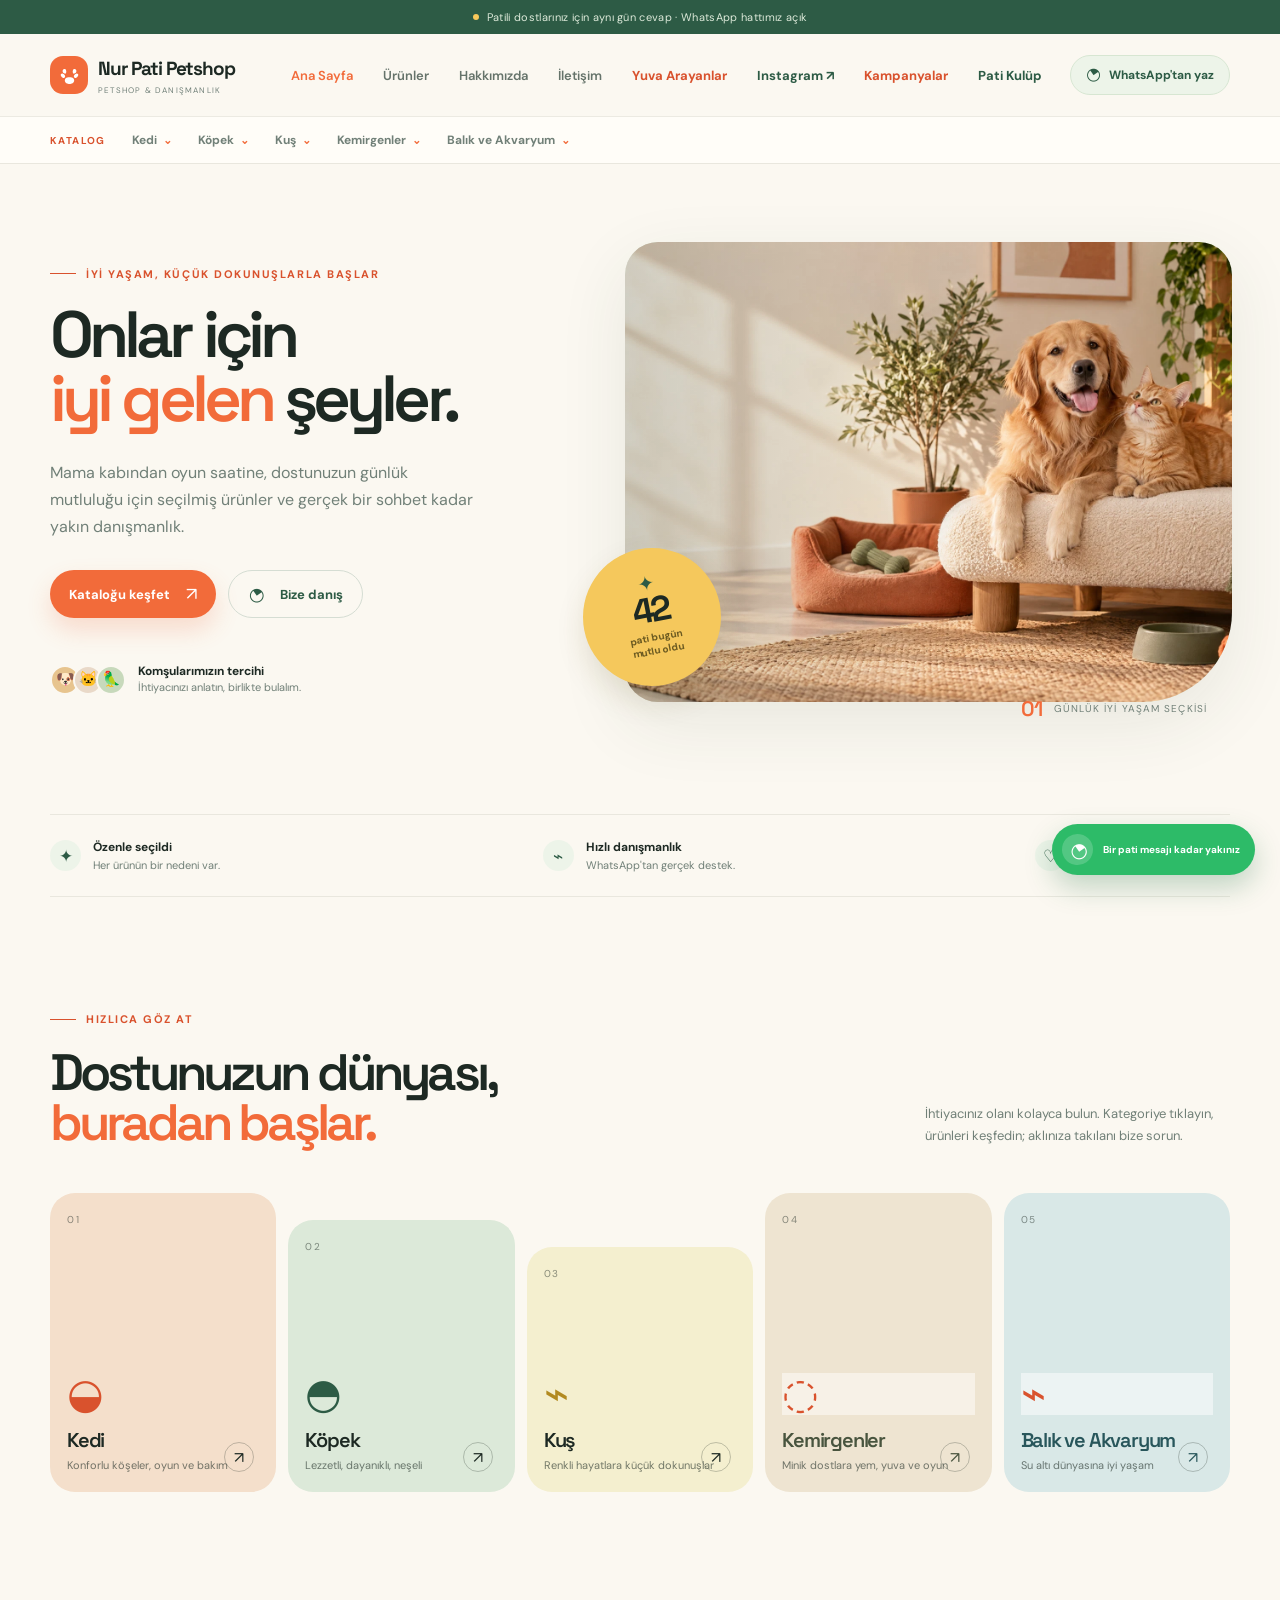
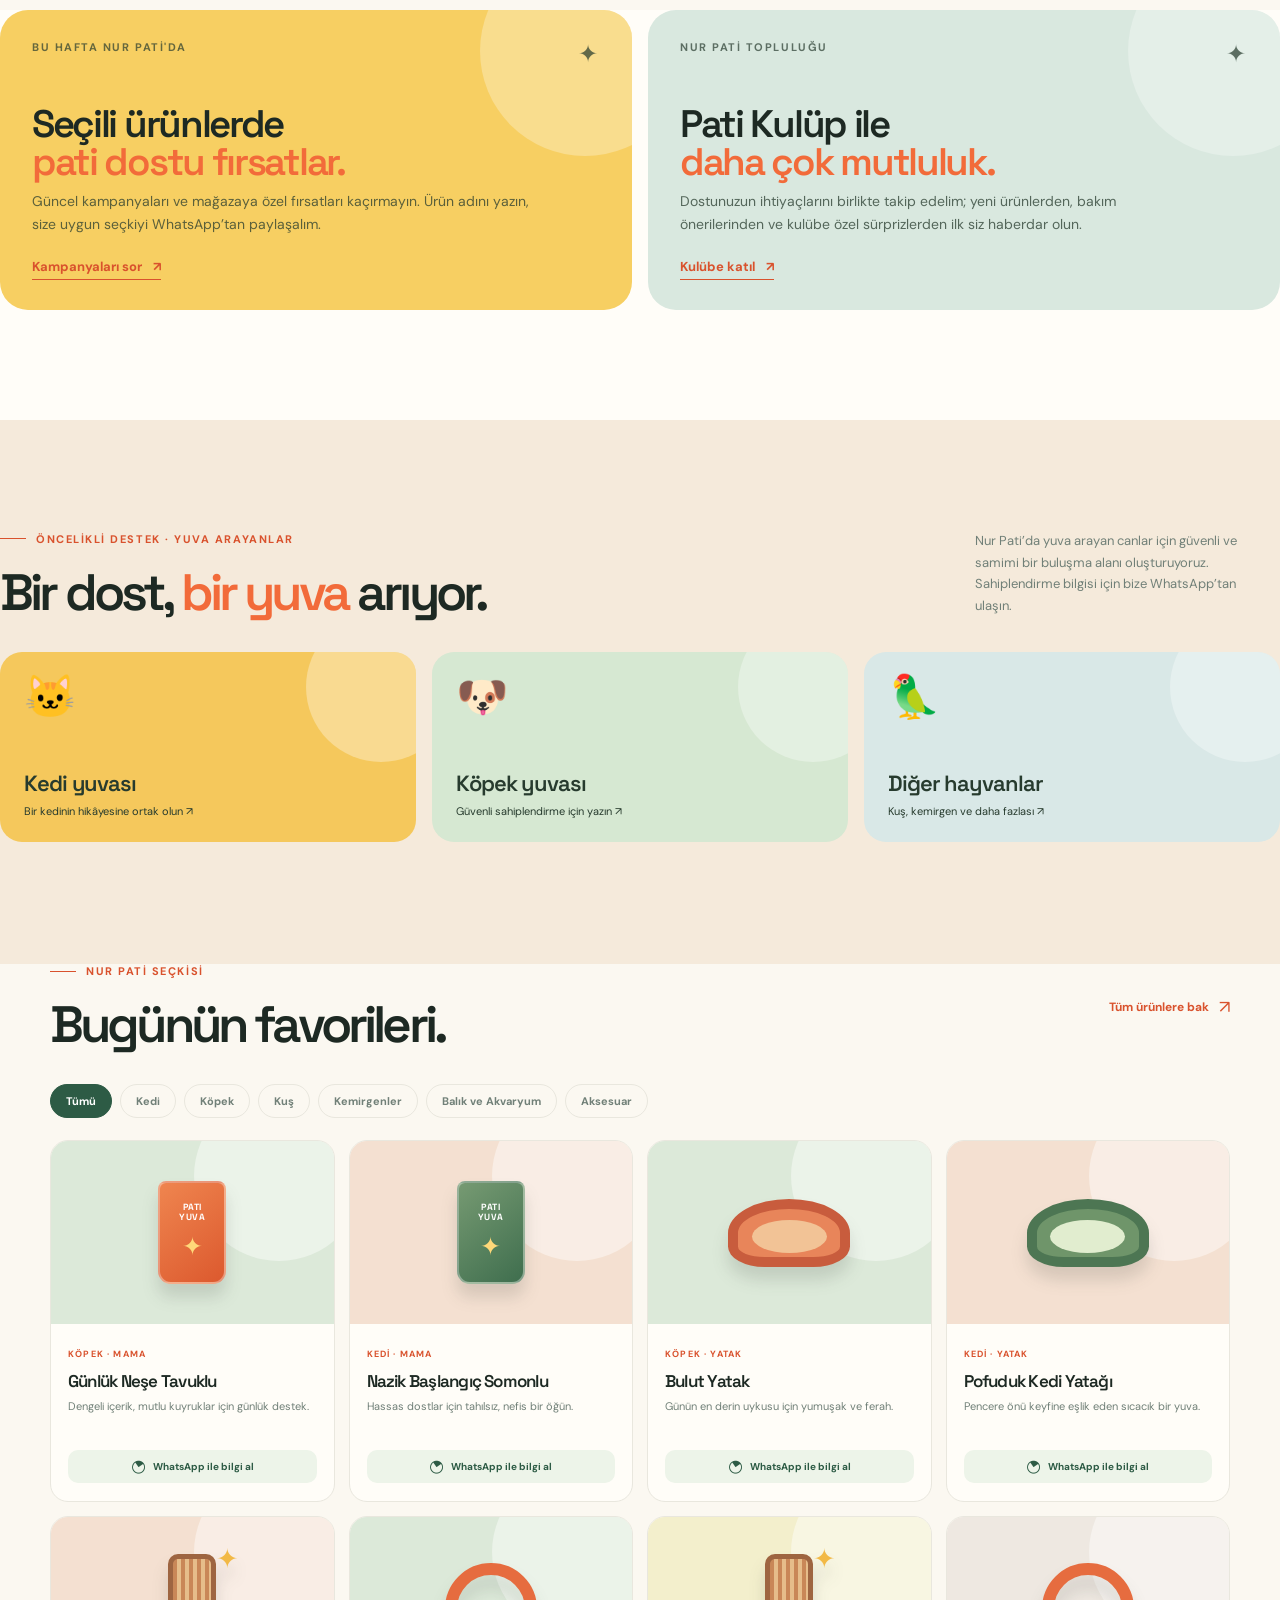
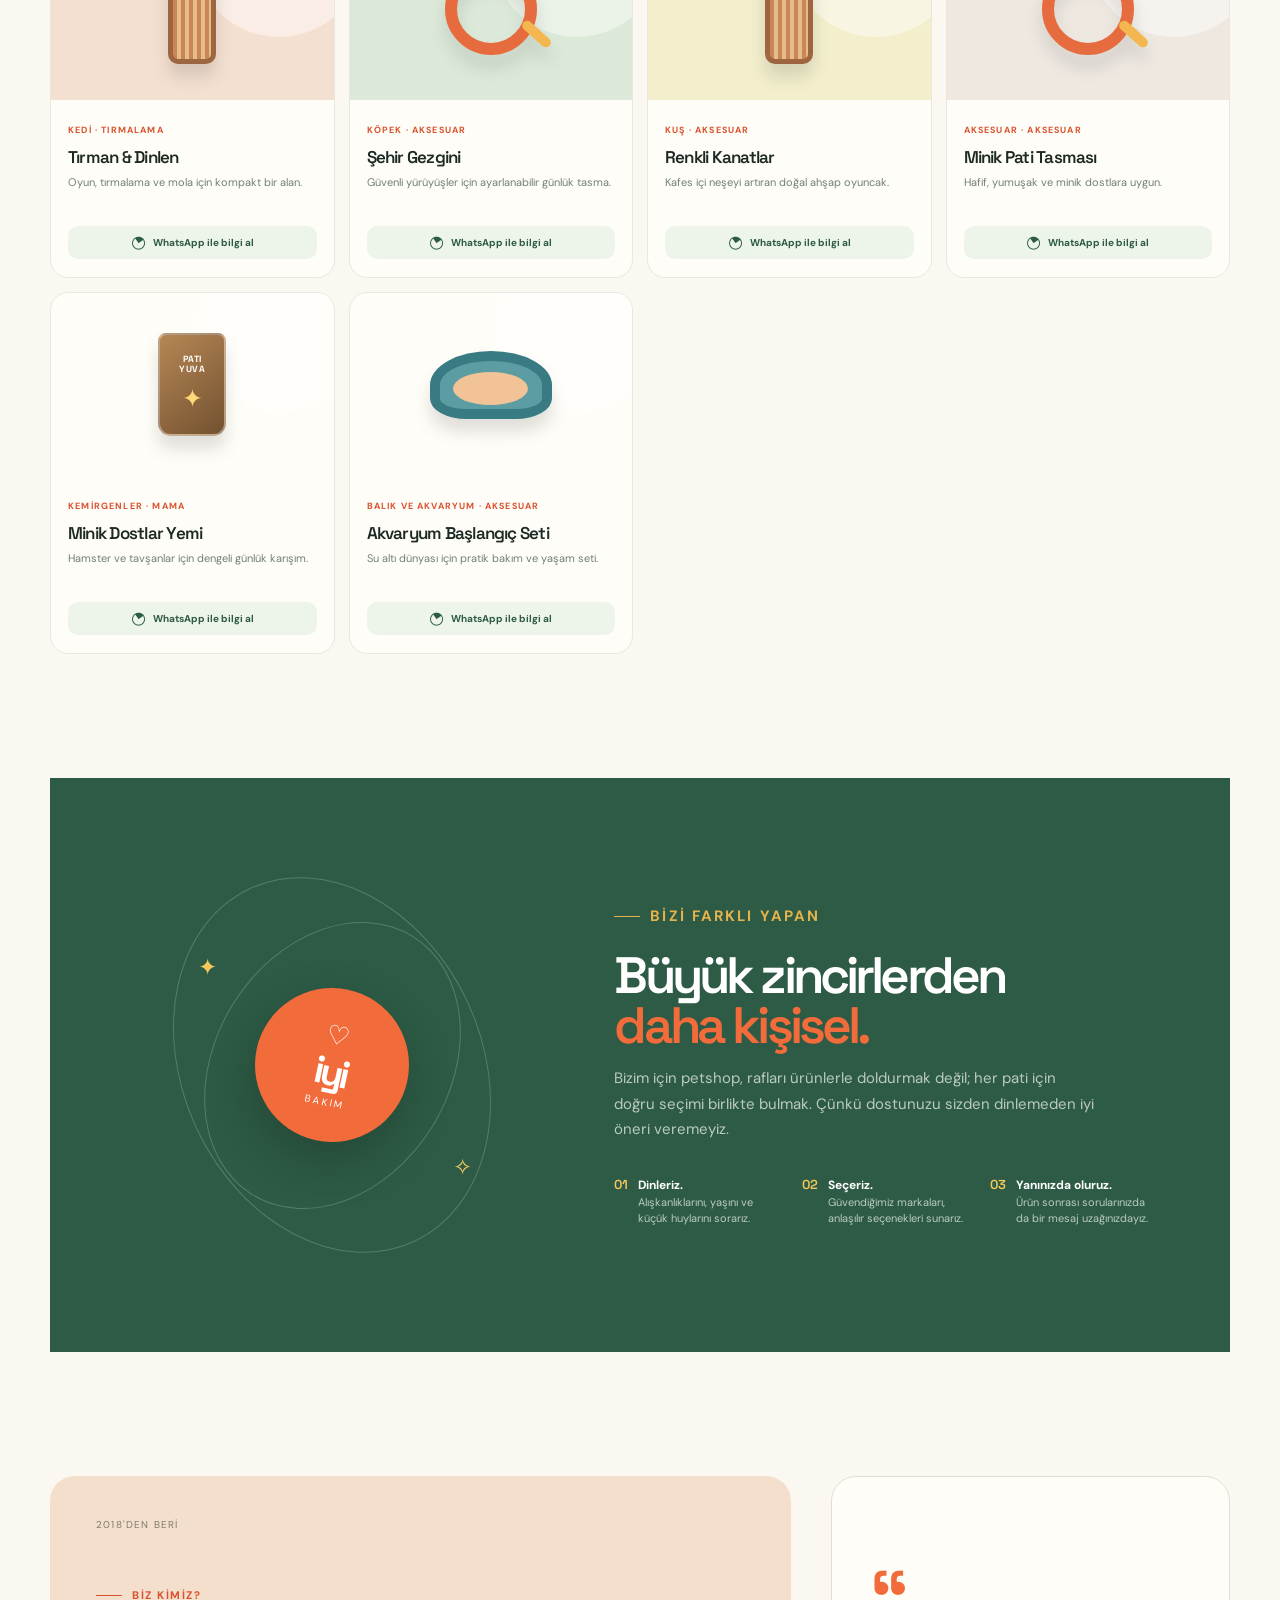
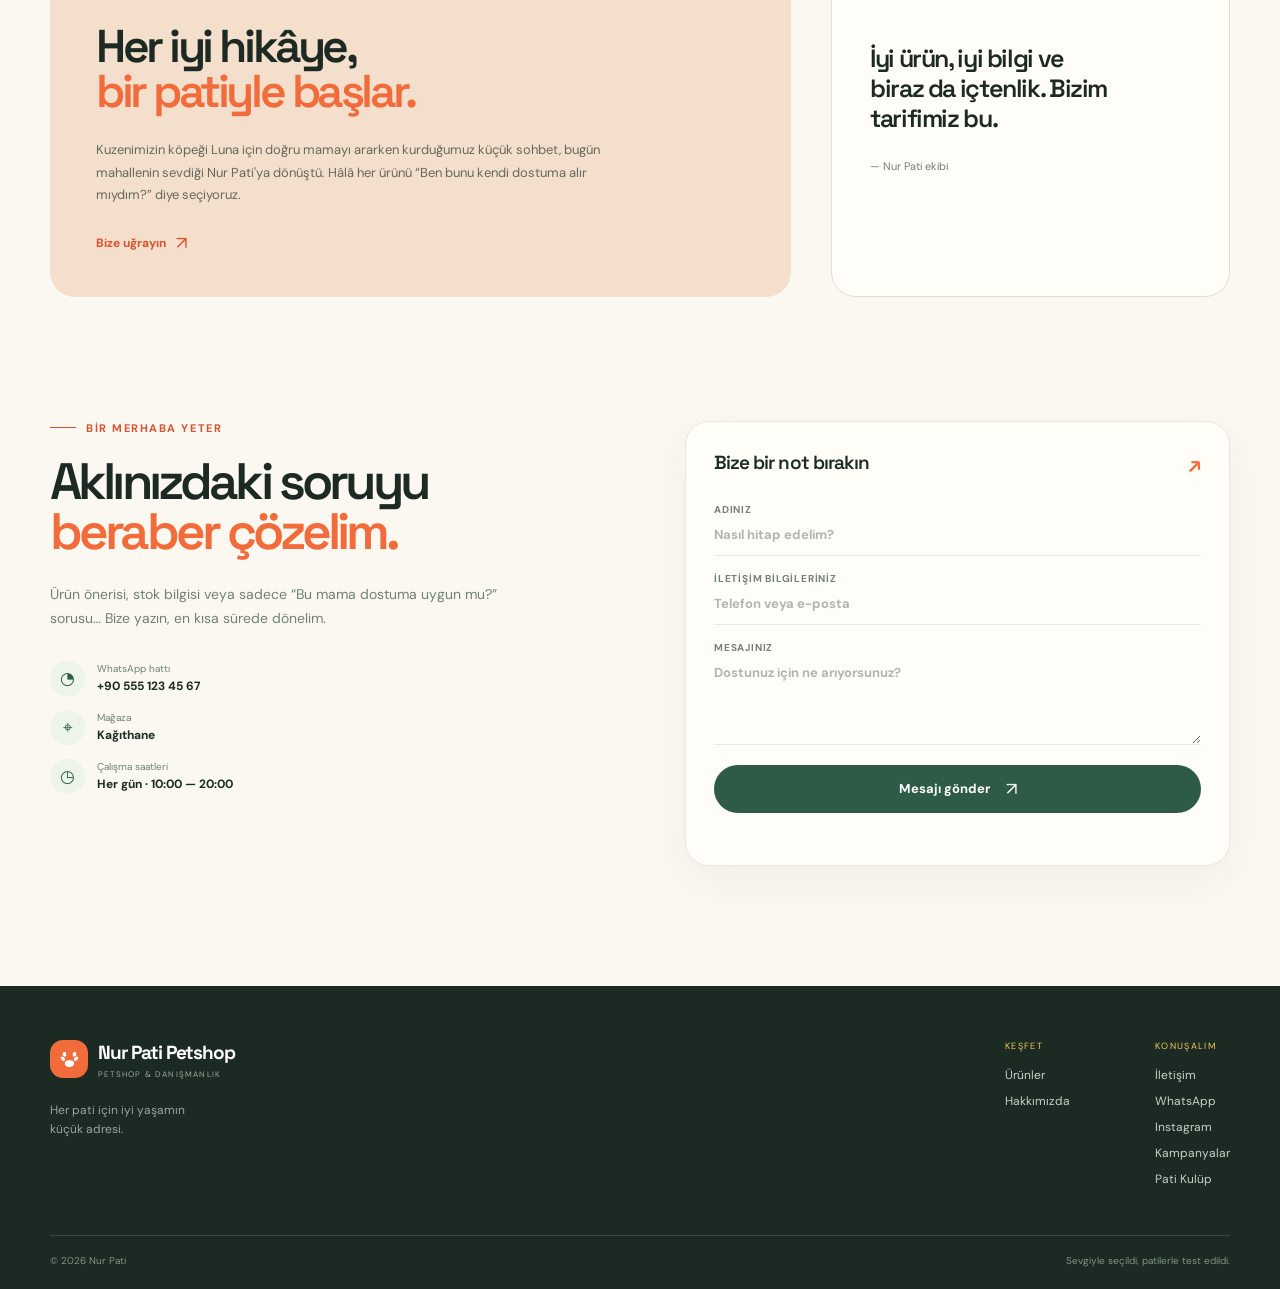
==== commit d0f2fb08: "Remove address label and style promo links" ====
--- a/index.html
+++ b/index.html
@@ -209,7 +209,7 @@
       </section>
 
       <section class="story-section page-section" id="hakkimizda" data-page="about" aria-labelledby="story-title">
-        <div class="story-card"><div class="story-topline"><span>2018'den beri</span><span>İzmir · Alsancak</span></div><p class="eyebrow"><span class="eyebrow-line"></span> Biz kimiz?</p><h2 id="story-title">Her iyi hikâye,<br /><em>bir patiyle başlar.</em></h2><p>Kuzenimizin köpeği Luna için doğru mamayı ararken kurduğumuz küçük sohbet, bugün mahallenin sevdiği Nur Pati'ya dönüştü. Hâlâ her ürünü “Ben bunu kendi dostuma alır mıydım?” diye seçiyoruz.</p><a class="text-link" href="/iletisim" data-route="contact">Bize uğrayın <span>↗</span></a></div><div class="story-note"><span class="quote-mark">“</span><p>İyi ürün, iyi bilgi ve biraz da içtenlik. Bizim tarifimiz bu.</p><span class="quote-by">— Nur Pati ekibi</span></div>
+        <div class="story-card"><div class="story-topline"><span>2018'den beri</span></div><p class="eyebrow"><span class="eyebrow-line"></span> Biz kimiz?</p><h2 id="story-title">Her iyi hikâye,<br /><em>bir patiyle başlar.</em></h2><p>Kuzenimizin köpeği Luna için doğru mamayı ararken kurduğumuz küçük sohbet, bugün mahallenin sevdiği Nur Pati'ya dönüştü. Hâlâ her ürünü “Ben bunu kendi dostuma alır mıydım?” diye seçiyoruz.</p><a class="text-link" href="/iletisim" data-route="contact">Bize uğrayın <span>↗</span></a></div><div class="story-note"><span class="quote-mark">“</span><p>İyi ürün, iyi bilgi ve biraz da içtenlik. Bizim tarifimiz bu.</p><span class="quote-by">— Nur Pati ekibi</span></div>
       </section>
 
       <section class="contact-section page-section" id="iletisim" data-page="contact" aria-labelledby="contact-title">
--- a/styles.css
+++ b/styles.css
@@ -79,3 +79,5 @@
 .nav-campaign:hover,.nav-club:hover{opacity:.72}
 @media(max-width:800px){.promo-grid{grid-template-columns:1fr}.promo-section{padding-bottom:78px}}
 @media(max-width:650px){.mobile-menu .nav-campaign,.mobile-menu .nav-club{padding-top:5px;border-top:1px solid var(--line)}}
+.promo-link{color:var(--orange-deep);border-bottom-color:var(--orange-deep)}
+.promo-link:hover{color:var(--ink);border-bottom-color:var(--ink)}
